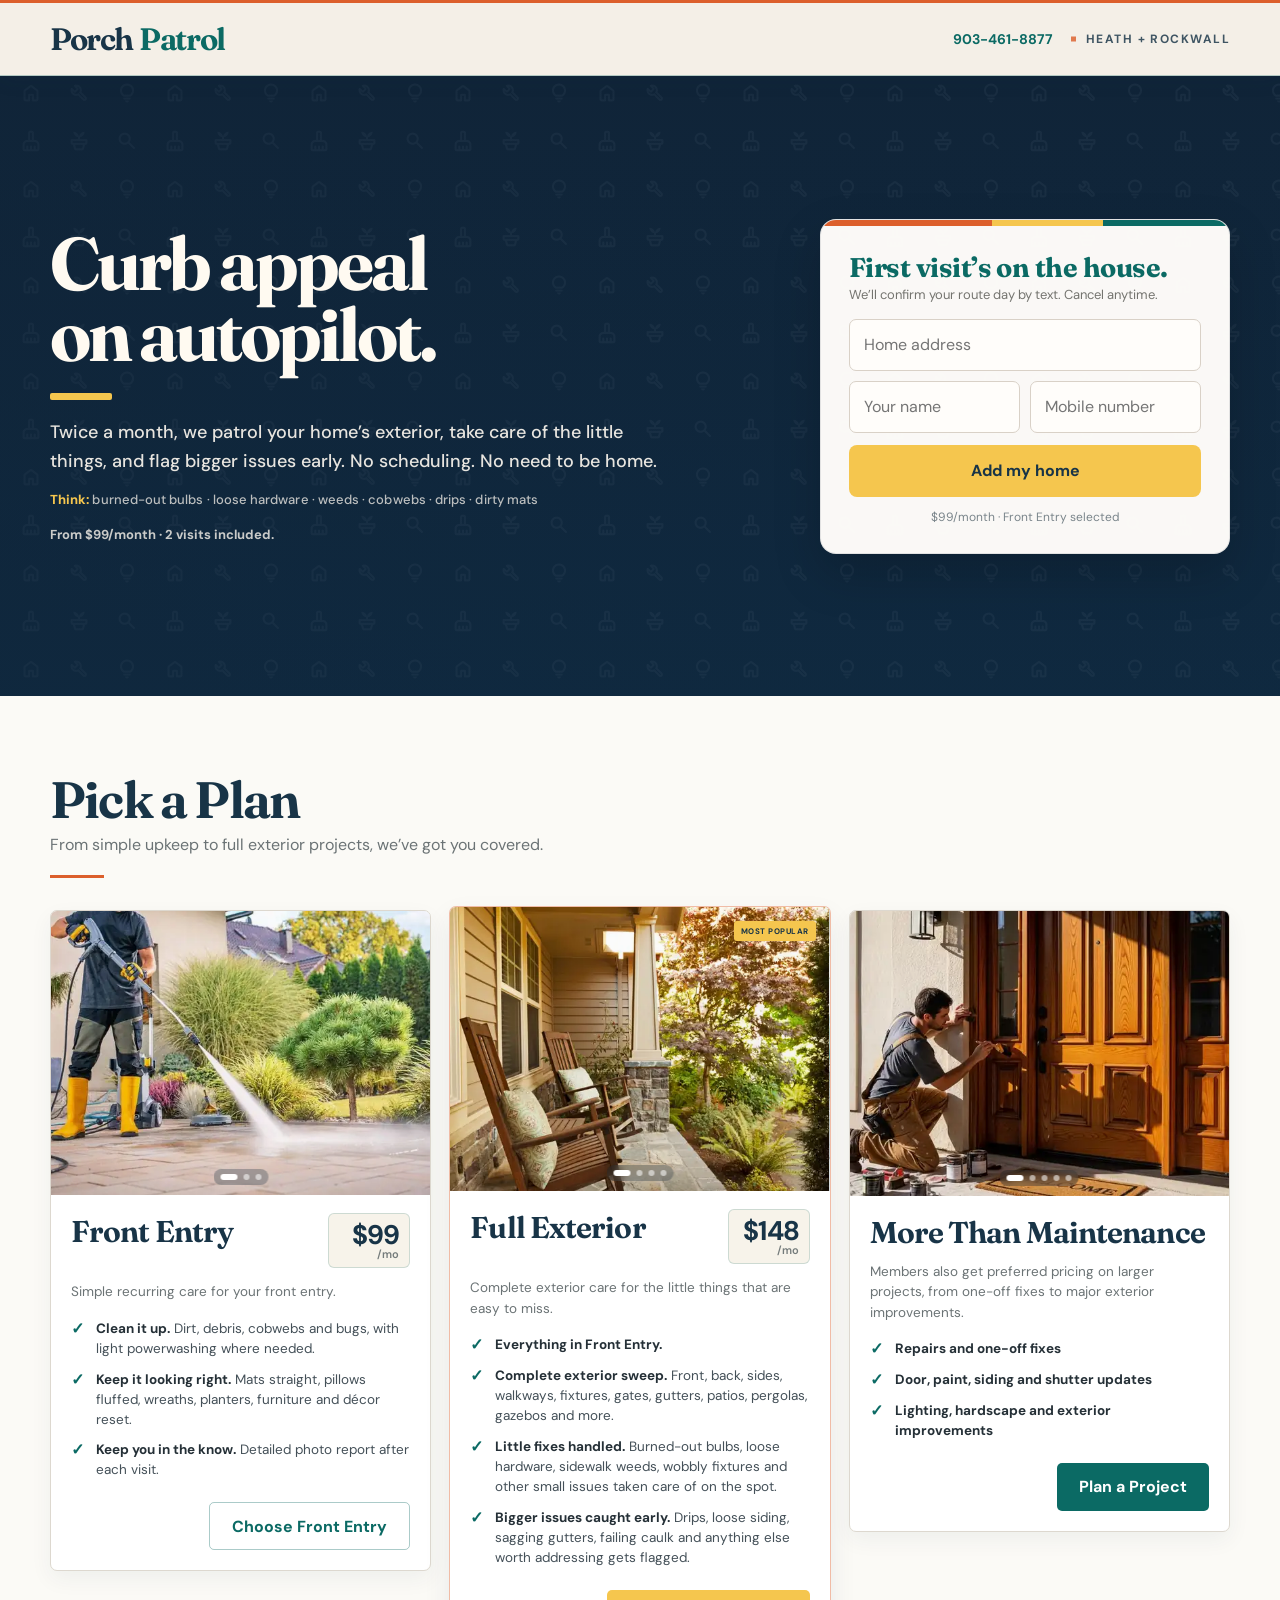
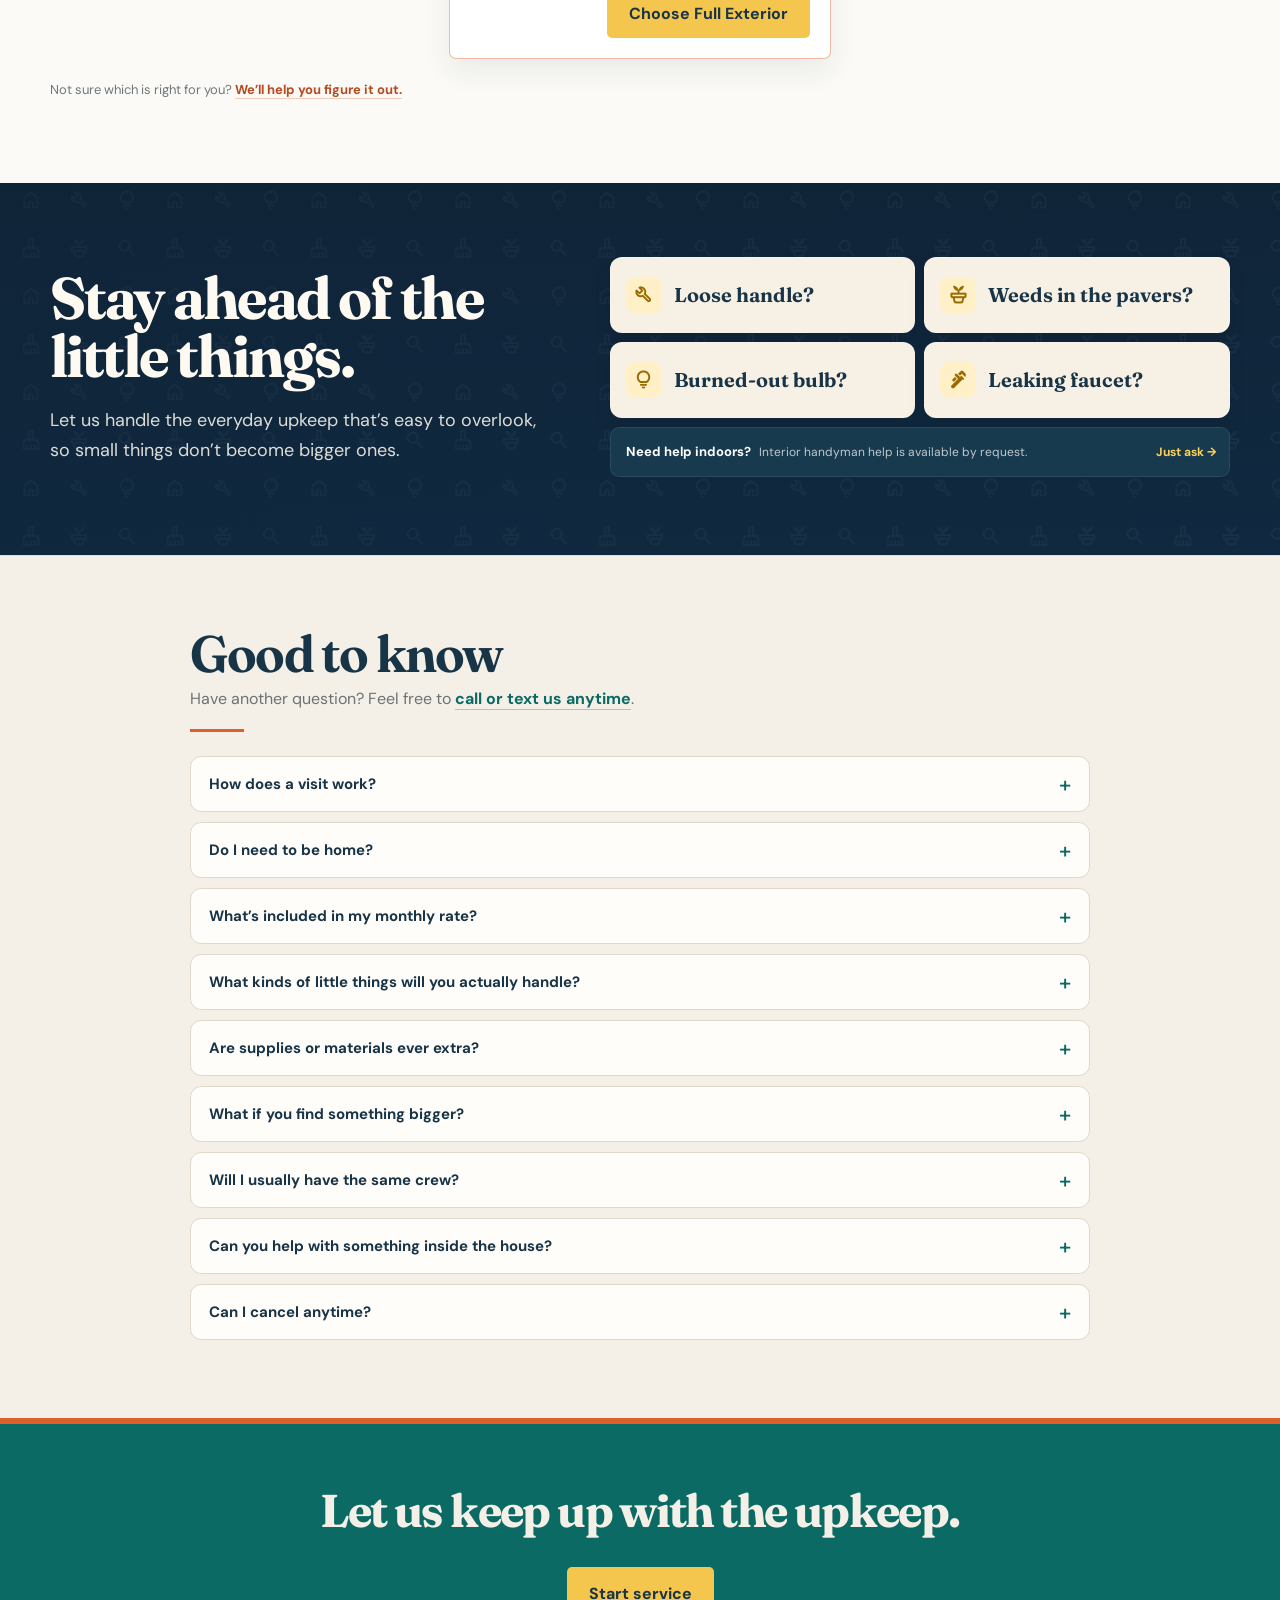
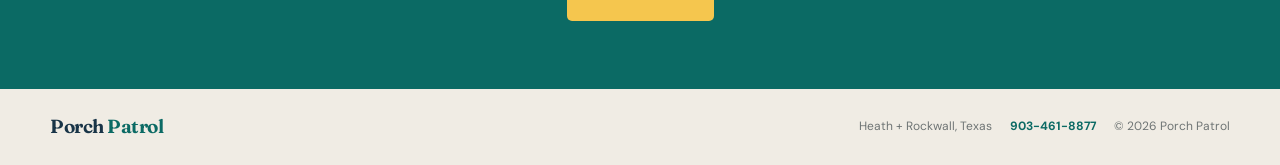
==== index.html @ aa2501fc "Refine hero clarity and compact lead form" ====
<!doctype html>
<html lang="en">
<head>
<meta charset="utf-8">
<meta name="viewport" content="width=device-width, initial-scale=1">
<meta name="description" content="Porch Patrol keeps your front entry looking its best with simple recurring porch care in Heath and Rockwall, Texas.">
<meta name="theme-color" content="#0a6661">
<title>Porch Patrol — Heath + Rockwall</title>

<link rel="preconnect" href="https://fonts.googleapis.com">
<link rel="preconnect" href="https://fonts.gstatic.com" crossorigin>
<link href="https://fonts.googleapis.com/css2?family=DM+Sans:wght@400;500;600;700&family=Fraunces:opsz,wght@9..144,600;9..144,650;9..144,700&family=Material+Symbols+Rounded:opsz,wght,FILL,GRAD@24,500,0,0&display=swap" rel="stylesheet">

<style>
:root {
  --navy: #0d2f45;
  --green: #2f6b4f;
  --yellow: #f3c647;
  --ink: #1c252b;
  --muted: #667078;
  --paper: #ffffff;
  --soft: #f6f4ee;
  --soft-2: #f2efe7;
  --line: #dfe4e1;

  --display: "Newsreader", Georgia, serif;
  --sans: "DM Sans", -apple-system, BlinkMacSystemFont, "Segoe UI", sans-serif;

  --s1: 8px;
  --s2: 12px;
  --s3: 16px;
  --s4: 24px;
  --s5: 32px;
  --s6: 48px;
  --radius: 10px;
  --radius-sm: 7px;
  --control-h: 54px;
  --max: 1180px;
}

* { box-sizing: border-box; }
html { scroll-behavior: smooth; }
body {
  margin: 0;
  font-family: var(--sans);
  color: var(--ink);
  background: var(--paper);
  -webkit-font-smoothing: antialiased;
}
a { color: inherit; text-decoration: none; }
button, input { font: inherit; }

.shell {
  width: min(var(--max), calc(100% - 40px));
  margin: 0 auto;
}

.site-header {
  height: 78px;
  background: rgba(255,255,255,.96);
  border-bottom: 1px solid rgba(13,47,69,.10);
  display: flex;
  align-items: center;
}
.header-inner {
  width: min(var(--max), calc(100% - 40px));
  margin: 0 auto;
  display: flex;
  align-items: center;
  justify-content: space-between;
  gap: 20px;
}
.brand-logo {
  display: inline-flex;
  align-items: center;
  flex: 0 0 auto;
}
.brand-logo img {
  display: block;
  width: 235px;
  height: auto;
  max-height: 52px;
  object-fit: contain;
}
.service-area {
  font-size: 12px;
  font-weight: 700;
  letter-spacing: .12em;
  text-transform: uppercase;
  color: #6d777d;
}

.header-actions {
  display: flex;
  align-items: center;
  gap: 22px;
}
.phone-link {
  font-size: 14px;
  font-weight: 700;
  color: var(--navy);
  white-space: nowrap;
}
.phone-link:hover {
  color: var(--green);
}

.button {
  appearance: none;
  min-height: var(--control-h);
  padding: 0 22px;
  border: 0;
  border-radius: var(--radius-sm);
  background: var(--yellow);
  color: #15222a;
  font-weight: 700;
  cursor: pointer;
  transition: transform .15s ease, filter .15s ease;
}
.button:hover { transform: translateY(-1px); filter: brightness(.98); }
.button:focus-visible { outline: 3px solid rgba(243,198,71,.45); outline-offset: 3px; }
.button.alt {
  background: transparent;
  border: 1px solid rgba(13,47,69,.18);
  color: var(--navy);
}
.button.dark {
  background: var(--navy);
  color: #fff;
}

.hero {
  position: relative;
  min-height: 760px;
  background-image:
    linear-gradient(90deg, rgba(4,19,27,.78) 0%, rgba(4,19,27,.61) 42%, rgba(4,19,27,.23) 68%, rgba(4,19,27,.08) 100%),
    url("https://images.unsplash.com/photo-1560184897-ae75f418493e?auto=format&fit=crop&fm=jpg&q=82&w=2400");
  background-size: cover;
  background-position: center 48%;
  display: flex;
  align-items: center;
}
.hero::after {
  content: "";
  position: absolute;
  inset: 0;
  background: linear-gradient(180deg, rgba(0,0,0,.03), rgba(0,0,0,.13));
  pointer-events: none;
}
.hero-inner {
  position: relative;
  z-index: 1;
  width: min(var(--max), calc(100% - 40px));
  margin: 0 auto;
  display: grid;
  grid-template-columns: minmax(0, 1.08fr) minmax(360px, .72fr);
  gap: 64px;
  align-items: center;
}
.hero-copy {
  max-width: 650px;
  color: #fff;
}
.hero h1 {
  margin: 0 0 18px;
  font-family: var(--display);
  font-size: clamp(60px, 6.4vw, 92px);
  line-height: .94;
  letter-spacing: -.045em;
  font-weight: 600;
}
.hero-lede {
  max-width: 590px;
  margin: 0 0 24px;
  font-size: clamp(18px, 1.8vw, 22px);
  line-height: 1.56;
  color: rgba(255,255,255,.94);
}
.price-line {
  display: flex;
  align-items: baseline;
  gap: 12px;
  margin-bottom: 26px;
}
.price-line strong {
  font-size: 18px;
  font-weight: 700;
}
.price-line span {
  font-size: 14px;
  color: rgba(255,255,255,.75);
}

.signup-card {
  background: rgba(255,255,255,.97);
  border: 1px solid rgba(255,255,255,.6);
  border-radius: 12px;
  padding: 30px;
  box-shadow: 0 22px 60px rgba(7,21,28,.24);
  backdrop-filter: blur(4px);
}
.signup-card h2 {
  margin: 0 0 6px;
  font-family: var(--display);
  color: var(--navy);
  font-size: 34px;
  line-height: 1.02;
  letter-spacing: -.03em;
  font-weight: 600;
}
.signup-card .sub {
  margin: 0 0 20px;
  font-size: 14px;
  color: var(--muted);
}
.form-stack {
  display: grid;
  gap: 11px;
}
.field {
  width: 100%;
  height: var(--control-h);
  border: 1px solid #cfd7d4;
  border-radius: 6px;
  padding: 0 14px;
  background: #fff;
  color: var(--ink);
  outline: none;
}
.field:focus {
  border-color: var(--green);
  box-shadow: 0 0 0 3px rgba(47,107,79,.10);
}
.signup-card .button {
  width: 100%;
  margin-top: 2px;
}
.form-note {
  margin-top: 12px;
  text-align: center;
  font-size: 12px;
  color: #7a858b;
}
.success {
  display: none;
  margin-top: 12px;
  padding: 12px 14px;
  border-radius: 6px;
  background: #edf6ef;
  color: #245c42;
  font-size: 13px;
  font-weight: 700;
}

.form-error {
  display: none;
  margin-top: 12px;
  padding: 12px 14px;
  border-radius: 6px;
  background: #fff1ef;
  color: #8c3c35;
  font-size: 13px;
  font-weight: 700;
}
.form-error a {
  color: inherit;
  text-decoration: underline;
}

.section {
  padding: 74px 0;
}
.section-heading {
  max-width: 760px;
  margin: 0 auto 34px;
  text-align: center;
}
.section-heading h2 {
  margin: 0 0 10px;
  font-family: var(--display);
  font-size: clamp(40px, 4vw, 54px);
  line-height: 1;
  letter-spacing: -.035em;
  color: var(--navy);
  font-weight: 600;
}
.section-heading p {
  margin: 0 auto;
  max-width: 620px;
  color: var(--muted);
  font-size: 17px;
  line-height: 1.55;
}


.tiers-wrap {
  background: linear-gradient(180deg, #fbf7eb 0%, #f6f1df 100%);
  border: 1px solid #efe6c7;
  border-radius: 16px;
  padding: 34px 28px 30px;
}
.tiers {
  display: grid;
  grid-template-columns: repeat(3, 1fr);
  gap: 24px;
  align-items: stretch;
}
.tier {
  position: relative;
  background: #fff;
  border: 1px solid #e3e4df;
  border-radius: 12px;
  box-shadow: 0 10px 26px rgba(18,35,46,.07);
  padding: 26px 22px 22px;

  /* One shared rhythm for every card. */
  min-height: 540px;
  display: grid;
  grid-template-rows:
    168px  /* image */
    22px   /* level */
    46px   /* product name */
    70px   /* price */
    72px   /* description */
    1fr    /* benefits */
    48px;  /* button */
}
.tier::before {
  content: "";
  position: absolute;
  top: 0;
  right: 0;
  width: 38px;
  height: 38px;
  clip-path: polygon(100% 0, 0 0, 100% 100%);
  background: #7f858c;
  border-top-right-radius: 11px;
}
.tier.accent-coral::before { background: #e87970; }
.tier.accent-blue::before { background: #177ea5; }
.tier.accent-gray::before { background: #7f858c; }

.tier.featured {
  transform: translateY(-6px);
  border-color: #decda4;
  box-shadow: 0 15px 34px rgba(18,35,46,.10);
}

.tier-level {
  margin: 0;
  color: #78838a;
  font-size: 11px;
  font-weight: 700;
  letter-spacing: .14em;
  text-transform: uppercase;
}

.tier-media {
  position: relative;
  overflow: hidden;
  margin: -26px -22px 18px;
  border-radius: 12px 12px 0 0;
  height: 168px;
  background: #e8ebe7;
}
.tier-media img {
  position: absolute;
  inset: 0;
  width: 100%;
  height: 100%;
  object-fit: cover;
  object-position: center 55%;
  opacity: 0;
  transition: opacity .45s ease;
}
.tier-media img.active {
  opacity: 1;
}
.tier-media::after {
  content: "";
  position: absolute;
  inset: 0;
  background: linear-gradient(180deg, rgba(0,0,0,.04), rgba(0,0,0,.10));
  pointer-events: none;
}
.tier-media-label {
  position: absolute;
  left: 14px;
  bottom: 14px;
  z-index: 2;
  display: inline-flex;
  align-items: center;
  min-height: 28px;
  padding: 0 10px;
  border-radius: 999px;
  background: rgba(255,255,255,.92);
  color: var(--navy);
  font-size: 11px;
  font-weight: 700;
  letter-spacing: .02em;
  box-shadow: 0 4px 14px rgba(12,28,37,.10);
}
.tier-name {
  margin: 0;
  align-self: start;
  font-family: var(--display);
  font-size: 31px;
  line-height: 1;
  letter-spacing: -.03em;
  color: var(--navy);
  font-weight: 600;
}
.tier-price {
  margin: 0;
  align-self: center;
  display: flex;
  align-items: baseline;
  gap: 7px;
  color: var(--navy);
}
.tier-price strong {
  font-family: var(--sans);
  font-size: 31px;
  line-height: 1;
  letter-spacing: -.035em;
  font-weight: 700;
}
.tier-price span {
  color: #758087;
  font-size: 12px;
  font-weight: 500;
}
.tier-copy {
  margin: 0;
  color: var(--muted);
  font-size: 14px;
  line-height: 1.52;
  max-width: 95%;
}
.tier-list {
  list-style: none;
  margin: 0;
  padding: 2px 0 20px;
  display: grid;
  align-content: start;
  gap: 13px;
}
.tier-list li {
  position: relative;
  padding-left: 25px;
  font-size: 14px;
  line-height: 1.48;
  color: #445058;
}
.tier-list li::before {
  content: "✓";
  position: absolute;
  left: 0;
  top: 0;
  color: #d4a710;
  font-weight: 700;
  font-size: 16px;
  line-height: 1.2;
}
.tier-list strong {
  color: var(--ink);
  font-weight: 700;
}
.tier-tag {
  position: absolute;
  top: 15px;
  right: 17px;
  z-index: 2;
  display: inline-flex;
  min-height: 21px;
  align-items: center;
  padding: 0 7px;
  border-radius: 999px;
  background: #fff0ec;
  color: #9c4a43;
  font-size: 9px;
  font-weight: 700;
  letter-spacing: .06em;
  text-transform: uppercase;
}
.tier-cta {
  align-self: end;
}
.tier-cta .button {
  width: 100%;
  min-height: 46px;
}
.tier.featured .tier-cta .button {
  background: var(--yellow);
  box-shadow: 0 4px 0 rgba(189,145,9,.16);
}
.tier-help {
  margin: 22px 0 0;
  text-align: center;
  color: #6e787e;
  font-size: 14px;
}
.tier-help a {
  color: var(--navy);
  font-weight: 700;
  border-bottom: 1px solid rgba(13,47,69,.28);
}

.final-cta {
  padding: 62px 0 68px;
  text-align: center;
}
.final-cta h2 {
  margin: 0 0 9px;
  font-family: var(--display);
  font-size: 46px;
  line-height: 1;
  color: var(--navy);
  letter-spacing: -.035em;
  font-weight: 600;
}
.final-cta p {
  margin: 0 0 24px;
  color: var(--muted);
  font-size: 17px;
}

footer {
  border-top: 1px solid var(--line);
  padding: 24px 0 28px;
}
.footer-inner {
  width: min(var(--max), calc(100% - 40px));
  margin: 0 auto;
  display: flex;
  justify-content: space-between;
  gap: 20px;
  color: #7a858b;
  font-size: 12px;
}


.credibility-rail {
  background: #f6f7f4;
  border-top: 1px solid rgba(13,47,69,.06);
  border-bottom: 1px solid rgba(13,47,69,.10);
}
.credibility-inner {
  width: min(980px, calc(100% - 40px));
  min-height: 116px;
  margin: 0 auto;
  display: grid;
  grid-template-columns: repeat(3, 1fr);
  align-items: center;
}
.credibility-item {
  min-height: 72px;
  display: flex;
  align-items: center;
  justify-content: center;
  padding: 10px 30px;
  opacity: .88;
}
.credibility-item + .credibility-item {
  border-left: 1px solid rgba(13,47,69,.11);
}
.credibility-item img {
  display: block;
  width: auto;
  max-width: 100%;
  object-fit: contain;
}
.credibility-item.homeadvisor img,
.credibility-item.bbb img {
  height: 68px;
}
.credibility-item.trustpilot img {
  height: 62px;
  max-width: 205px;
}

@media (max-width: 700px) {
  .credibility-inner {
    width: min(100% - 28px, 620px);
    min-height: 96px;
    grid-template-columns: repeat(3, minmax(0,1fr));
  }
  .credibility-item {
    min-height: 62px;
    padding: 8px 12px;
  }
  .credibility-item.homeadvisor img,
  .credibility-item.bbb img {
    height: 48px;
  }
  .credibility-item.trustpilot img {
    height: 44px;
    max-width: 145px;
  }
}

@media (max-width: 1020px) {
  .tiers {
    grid-template-columns: 1fr;
    gap: 18px;
  }
  .tier,
  .tier.featured {
    min-height: 0;
    transform: none;
    grid-template-rows: auto auto auto auto auto auto auto;
    row-gap: 12px;
  }
}
@media (max-width: 900px) {
  .hero {
    min-height: auto;
    padding: 72px 0 54px;
    background-position: center;
  }
  .hero-inner {
    grid-template-columns: 1fr;
    gap: 34px;
  }
  .hero-copy { max-width: 620px; }
  .signup-card { max-width: 560px; }
}
@media (max-width: 560px) {
  .header-inner,
  .hero-inner,
  .shell,
  .footer-inner {
    width: min(100% - 28px, var(--max));
  }
  .header-actions { gap: 12px; }
  .phone-link { font-size: 12px; }
  .brand-logo img { width: 164px; max-height: 44px; }
  .service-area { font-size: 9px; }
  .hero {
    padding: 58px 0 34px;
    background-image:
      linear-gradient(180deg, rgba(4,19,27,.72) 0%, rgba(4,19,27,.56) 44%, rgba(4,19,27,.40) 100%),
      url("https://images.unsplash.com/photo-1560184897-ae75f418493e?auto=format&fit=crop&fm=jpg&q=82&w=2400");
  }
  .hero h1 { font-size: 56px; }
  .signup-card { padding: 22px; }
  .section { padding: 54px 0; }
  .tiers-wrap { padding: 22px 16px; }
  .tier-price {
    width: 104px;
    height: 104px;
  }
  .final-cta { padding: 50px 16px 56px; }
  .footer-inner { flex-direction: column; }
}

/* ---------------------------------------------------------
   PORCH PATROL — BRAND SYSTEM
   The logo leads: warm cream + house orange + teal + yellow
   with a deep roof/navy neutral. Whimsy is concentrated in
   small repeatable details rather than extra page clutter.
   --------------------------------------------------------- */

:root {
  --navy: #102438;
  --green: #00645f;
  --teal: #00645f;
  --orange: #d94709;
  --orange-dark: #b9340d;
  --yellow: #ffb600;
  --ink: #20201f;
  --muted: #686861;
  --paper: #fbf9f5;
  --cream: #f5f0e7;
  --soft: #f5f0e7;
  --soft-2: #eee7db;
  --line: #ded7cc;

  --display: "Fraunces", Georgia, serif;
  --sans: "DM Sans", -apple-system, BlinkMacSystemFont, "Segoe UI", sans-serif;
}

body {
  background: var(--paper);
}

/* Header: logo is the personality, utilities stay quiet. */
.site-header {
  height: 84px;
  background: rgba(251,249,245,.97);
  border-bottom-color: rgba(16,36,56,.10);
}
.brand-logo img {
  width: 235px;
  max-height: 54px;
}
.header-actions {
  gap: 18px;
}
.phone-link {
  color: var(--orange);
  font-weight: 700;
}
.phone-link:hover {
  color: var(--orange-dark);
}
.service-area {
  position: relative;
  color: var(--teal);
  padding-left: 19px;
}
.service-area::before {
  content: "";
  position: absolute;
  left: 0;
  top: 50%;
  width: 7px;
  height: 7px;
  transform: translateY(-50%) rotate(5deg);
  background: var(--yellow);
}

/* Hero: editorial headline, service-company clarity. */
.hero {
  background-image:
    linear-gradient(90deg, rgba(16,36,56,.84) 0%, rgba(16,36,56,.66) 42%, rgba(16,36,56,.27) 68%, rgba(16,36,56,.08) 100%),
    url("https://images.unsplash.com/photo-1560184897-ae75f418493e?auto=format&fit=crop&fm=jpg&q=82&w=2400");
}
.hero h1 {
  max-width: 660px;
  font-family: var(--display);
  font-weight: 650;
  letter-spacing: -.035em;
}
.hero h1::after {
  content: "";
  display: block;
  width: 66px;
  height: 8px;
  margin-top: 22px;
  border-radius: 2px;
  background: var(--yellow);
  transform: rotate(-2deg);
}
.hero-lede {
  max-width: 610px;
  font-weight: 500;
}
.price-line {
  width: max-content;
  padding: 9px 13px;
  border: 1px solid rgba(255,255,255,.22);
  border-radius: 999px;
  background: rgba(245,240,231,.10);
  backdrop-filter: blur(5px);
}

/* Buttons use the house orange. Priority may deliberately use teal. */
.button {
  background: var(--orange);
  color: #fff;
  border-radius: 8px;
  box-shadow: 0 3px 0 rgba(127,37,7,.22);
}
.button:hover {
  filter: brightness(.97);
}
.button.alt {
  background: transparent;
  color: var(--teal);
  border-color: rgba(0,100,95,.36);
  box-shadow: none;
}
.button.dark {
  background: var(--teal);
  color: #fff;
  box-shadow: 0 3px 0 rgba(0,64,61,.22);
}

/* One controlled bit of play: the form gets the logo's three colors. */
.signup-card {
  position: relative;
  overflow: hidden;
  background: rgba(251,249,245,.98);
  border: 1px solid rgba(16,36,56,.10);
  box-shadow: 0 24px 64px rgba(8,25,35,.25);
}
.signup-card::before {
  content: "";
  position: absolute;
  inset: 0 0 auto 0;
  height: 6px;
  background:
    linear-gradient(90deg,
      var(--orange) 0 42%,
      var(--yellow) 42% 69%,
      var(--teal) 69% 100%);
}
.signup-card h2 {
  color: var(--teal);
  font-family: var(--display);
  font-weight: 650;
}
.field {
  background: #fffdfa;
  border-color: #d8d0c5;
}
.field:focus {
  border-color: var(--teal);
  box-shadow: 0 0 0 3px rgba(0,100,95,.10);
}

/* Credibility should feel substantial but still secondary. */
.credibility-rail {
  background: var(--cream);
  border-color: rgba(16,36,56,.10);
}
.credibility-item + .credibility-item {
  border-left-color: rgba(16,36,56,.12);
}

/* Section typography gets a tiny window-color motif from the logo. */
.section-heading h2 {
  color: var(--navy);
  font-family: var(--display);
  font-weight: 650;
}
.section-heading::after {
  content: "";
  display: block;
  width: 9px;
  height: 9px;
  margin: 17px auto 0;
  background: var(--orange);
  transform: rotate(3deg);
  box-shadow:
    15px 1px 0 var(--yellow),
    30px -1px 0 var(--teal);
}

/* Package component: one system, three coded service levels. */
.tiers-wrap {
  background: var(--cream);
  border-color: #e7ddcf;
}
.tier {
  background: #fffdfa;
  border-color: #e4dcd1;
  box-shadow: 0 10px 26px rgba(16,36,56,.07);
}
.tier.accent-gray::before {
  background: var(--yellow);
}
.tier.accent-coral::before {
  background: var(--orange);
}
.tier.accent-blue::before {
  background: var(--teal);
}
.tier.featured {
  border-color: rgba(217,71,9,.34);
  box-shadow: 0 16px 38px rgba(16,36,56,.11);
}
.tier-level {
  color: var(--teal);
}
.tier-name {
  color: var(--navy);
  font-family: var(--display);
  font-weight: 650;
}
.tier-price strong {
  color: var(--navy);
}
.tier-list li::before {
  color: var(--orange);
}
.tier-tag {
  background: var(--yellow);
  color: var(--navy);
  padding-inline: 8px;
}
.tier-media-label {
  background: rgba(251,249,245,.94);
  color: var(--teal);
}
.tier.featured .tier-cta .button {
  background: var(--orange);
  box-shadow: 0 3px 0 rgba(127,37,7,.18);
}

/* Friendly final punctuation without introducing another content block. */
.final-cta {
  background: var(--teal);
  color: var(--cream);
  padding: 68px 20px 72px;
}
.final-cta h2 {
  color: var(--cream);
  font-family: var(--display);
  font-weight: 650;
}
.final-cta .button {
  background: var(--yellow);
  color: var(--navy);
  box-shadow: 0 3px 0 rgba(113,82,0,.22);
}
footer {
  background: var(--paper);
}

/* Slightly softer, more crafted interactive motion. */
.button,
.tier,
.signup-card {
  transition:
    transform .16s ease,
    box-shadow .16s ease,
    filter .16s ease;
}
.tier:hover {
  transform: translateY(-3px);
  box-shadow: 0 16px 36px rgba(16,36,56,.10);
}
.tier.featured:hover {
  transform: translateY(-8px);
}

/* Responsive refinements */
@media (max-width: 1020px) {
  .tier:hover,
  .tier.featured:hover {
    transform: none;
  }
}
@media (max-width: 560px) {
  .site-header {
    height: 74px;
  }
  .brand-logo img {
    width: 188px;
    max-height: 44px;
  }
  .service-area {
    padding-left: 0;
  }
  .service-area::before {
    display: none;
  }
  .hero h1::after {
    width: 54px;
    height: 7px;
    margin-top: 18px;
  }
  .price-line {
    padding: 8px 11px;
  }
}


/* ---------------------------------------------------------
   PORCH PATROL — COLOR REBALANCE
   Yellow = action
   Teal = anchor
   Orange = accent only
   Straight, intentional geometry
   --------------------------------------------------------- */

:root {
  --navy: #183447;
  --teal: #0a6661;
  --green: #0a6661;
  --yellow: #f6c54a;
  --orange: #d85d2a;
  --orange-dark: #b9471f;
  --ink: #252725;
  --muted: #6d716c;
  --paper: #fbfaf6;
  --cream: #f4f0e8;
  --soft: #f4f0e8;
  --soft-2: #ebe5da;
  --line: #ddd7cc;
}

/* Keep utilities calm; no orange-heavy header */
.phone-link {
  color: var(--teal);
}
.phone-link:hover {
  color: var(--navy);
}
.service-area::before {
  background: var(--orange);
  transform: translateY(-50%);
}

/* Straight hero accent */
.hero h1::after {
  background: var(--yellow);
  transform: none;  border-radius: 0;
}

/* Yellow is now the primary action color */
.button {
  background: var(--yellow);
  color: var(--navy);
  box-shadow: 0 3px 0 rgba(126, 94, 8, .16);
}
.button:hover {
  filter: brightness(.985);
}
.button.alt {
  background: transparent;
  color: var(--teal);
  border-color: rgba(10,102,97,.34);
  box-shadow: none;
}
.button.dark {
  background: var(--teal);
  color: #fff;
  box-shadow: 0 3px 0 rgba(0,64,61,.16);
}

/* Form stripe: teal + yellow dominate, orange is only a small accent */
.signup-card::before {
  background:
    linear-gradient(90deg,
      var(--teal) 0 46%,
      var(--yellow) 46% 84%,
      var(--orange) 84% 100%);
}

/* Small section motif, aligned instead of playful/crooked */
.section-heading::after {
  width: 8px;
  height: 8px;
  margin-top: 17px;
  background: var(--teal);
  transform: none;
  box-shadow:
    15px 0 0 var(--yellow),
    30px 0 0 var(--orange);
}

/* Package coding stays, but yellow/teal lead */
.tier.accent-gray::before {
  background: #9aa19d;
}
.tier.accent-coral::before {
  background: var(--orange);
}
.tier.accent-blue::before {
  background: var(--teal);
}
.tier-list li::before {
  color: var(--teal);
}
.tier-tag {
  background: var(--yellow);
  color: var(--navy);
}
.tier.featured .tier-cta .button {
  background: var(--yellow);
  color: var(--navy);
  box-shadow: 0 3px 0 rgba(126,94,8,.16);
}

/* Keep the final CTA lively, not Halloween */
.final-cta {
  background: var(--teal);
}
.final-cta .button {
  background: var(--yellow);
  color: var(--navy);
  box-shadow: 0 3px 0 rgba(126,94,8,.16);
}

/* Orange should appear as punctuation, not a field color */
.price-line {
  border-color: rgba(255,255,255,.24);
  background: rgba(244,240,232,.12);
}


.hero-cta-wrap {
  display: inline-flex;
  flex-direction: column;
  align-items: flex-start;
  gap: 8px;
}
.hero-price-note {
  padding-left: 2px;
  color: rgba(255,255,255,.78);
  font-size: 13px;
  font-style: italic;
  line-height: 1.35;
}


/* ---------------------------------------------------------
   PORCH PATROL — ORANGE ACCENT + MOBILE POLISH
   --------------------------------------------------------- */

/* More orange as accent, without shifting the whole palette */
.hero h1::after {
  background: var(--orange) !important;
}

.section-heading::after {
  width: 62px;
  height: 4px;
  margin: 18px auto 0;
  background: var(--orange);
  transform: none;
  box-shadow: none;
  border-radius: 0;
}

.tiers-wrap {
  position: relative;
  box-shadow: inset 0 4px 0 var(--orange);
}

.tier.featured {
  border-color: rgba(216,93,42,.42);
}

.tier-media-label {
  color: var(--orange-dark);
}

.tier-help a {
  color: var(--orange-dark);
  border-bottom-color: rgba(216,93,42,.28);
}

.final-cta {
  position: relative;
  overflow: hidden;
}

.final-cta::before {
  content: "";
  position: absolute;
  inset: 0 0 auto 0;
  height: 8px;
  background: linear-gradient(90deg, var(--orange) 0 24%, var(--yellow) 24% 72%, var(--orange) 72% 100%);
}

/* Crisp mobile pass */
@media (max-width: 900px) {
  .site-header {
    height: auto;
    padding: 14px 0;
  }

  .header-inner {
    align-items: center;
    gap: 14px;
  }

  .header-actions {
    margin-left: auto;
    flex-direction: column;
    align-items: flex-end;
    gap: 4px;
  }

  .hero {
    min-height: auto;
    padding: 56px 0 34px;
    background-position: center 40%;
  }

  .hero-inner {
    grid-template-columns: 1fr;
    gap: 24px;
    align-items: start;
  }

  .hero-copy,
  .signup-card {
    max-width: 100%;
  }

  .signup-card {
    padding: 24px 22px 22px;
  }

  .credibility-inner {
    width: min(100% - 32px, 760px);
  }

  .section {
    padding: 56px 0;
  }

  .tiers-wrap {
    padding: 24px 18px 22px;
  }
}

@media (max-width: 560px) {
  .site-header {
    padding: 12px 0;
  }

  .header-inner {
    width: min(100% - 24px, var(--max));
    align-items: flex-start;
  }

  .brand-logo img {
    width: 176px;
    max-height: 42px;
  }

  .header-actions {
    align-items: flex-end;
    gap: 2px;
  }

  .phone-link {
    font-size: 13px;
    line-height: 1.2;
  }

  .service-area {
    font-size: 9px;
    letter-spacing: .10em;
  }

  .hero {
    padding: 44px 0 24px;
  }

  .hero-inner {
    width: min(100% - 24px, var(--max));
    gap: 18px;
  }

  .hero h1 {
    font-size: clamp(40px, 12vw, 56px);
    line-height: .95;
    margin-bottom: 14px;
  }

  .hero h1::after {
    width: 52px;
    height: 4px;
    margin-top: 16px;
  }

  .hero-lede {
    font-size: 17px;
    line-height: 1.45;
    margin-bottom: 18px;
  }

  .hero-cta-wrap {
    width: 100%;
  }

  .hero-cta-wrap .button {
    width: 100%;
    justify-content: center;
  }

  .hero-price-note {
    font-size: 12px;
  }

  .signup-card h2 {
    font-size: 29px;
  }

  .signup-card .sub {
    margin-bottom: 16px;
    font-size: 13px;
    line-height: 1.45;
  }

  .field {
    height: 50px;
  }

  .credibility-inner {
    width: min(100% - 24px, 560px);
    min-height: 88px;
  }

  .credibility-item {
    padding: 8px 8px;
  }

  .credibility-item.homeadvisor img,
  .credibility-item.bbb img {
    height: 42px;
  }

  .credibility-item.trustpilot img {
    height: 38px;
    max-width: 126px;
  }

  .section {
    padding: 48px 0;
  }

  .shell,
  .footer-inner {
    width: min(100% - 24px, var(--max));
  }

  .section-heading {
    margin-bottom: 24px;
  }

  .section-heading h2 {
    font-size: 34px;
  }

  .section-heading p {
    font-size: 15px;
    line-height: 1.45;
  }

  .section-heading::after {
    margin-top: 14px;
    width: 52px;
  }

  .tiers-wrap {
    padding: 18px 14px 18px;
    border-radius: 14px;
  }

  .tiers {
    gap: 14px;
  }

  .tier,
  .tier.featured {
    padding: 20px 16px 16px;
    border-radius: 10px;
  }

  .tier-media {
    margin: -20px -16px 16px;
    height: 144px;
  }

  .tier-level {
    font-size: 10px;
  }

  .tier-name {
    font-size: 28px;
  }

  .tier-price strong {
    font-size: 28px;
  }

  .tier-price span {
    font-size: 11px;
  }

  .tier-copy,
  .tier-list li {
    font-size: 13px;
    line-height: 1.42;
  }

  .tier-cta .button {
    min-height: 44px;
  }

  .tier-help {
    margin-top: 16px;
    font-size: 13px;
    line-height: 1.4;
  }

  .final-cta {
    padding: 54px 16px 56px;
  }

  .final-cta h2 {
    font-size: 34px;
  }

  .final-cta::before {
    height: 6px;
  }

  footer {
    padding: 18px 0 22px;
  }

  .footer-inner {
    flex-direction: column;
    gap: 6px;
    font-size: 11px;
  }
}


/* =========================================================
   PORCH PATROL — HUMAN / EDITORIAL PASS
   Reduce component noise; make the page feel like one brand.
   ========================================================= */

:root {
  --navy: #183447;
  --teal: #0b6a64;
  --yellow: #f5c64e;
  --orange: #dc5f2c;
  --orange-dark: #b74a20;
  --ink: #253037;
  --muted: #6b7375;
  --paper: #fbfaf6;
  --cream: #f4f0e8;
  --line: #ded8ce;
}

/* Header */
.site-header {
  height: 76px;
  background: rgba(251,250,246,.98);
  border-top: 3px solid var(--orange);
  border-bottom: 1px solid rgba(24,52,71,.10);
}
.wordmark {
  display: inline-flex;
  align-items: baseline;
  gap: .20em;
  font-family: var(--display);
  font-size: 31px;
  line-height: 1;
  letter-spacing: -.045em;
  font-weight: 650;
  color: var(--navy);
  white-space: nowrap;
}
.wordmark span {
  color: var(--teal);
}
.header-actions {
  gap: 18px;
}
.phone-link {
  color: var(--teal);
  font-size: 14px;
}
.service-area {
  color: var(--navy);
  padding-left: 15px;
  opacity: .82;
}
.service-area::before {
  width: 5px;
  height: 5px;
  background: var(--orange);
  transform: translateY(-50%);
}

/* Hero */
.hero {
  min-height: 690px;
}
.hero-inner {
  grid-template-columns: minmax(0, 1.05fr) minmax(360px, .70fr);
  gap: 62px;
}
.hero h1::after {
  width: 58px;
  height: 4px;
  margin-top: 20px;
  background: var(--orange) !important;
  border-radius: 0;
  transform: none;
}
.hero-lede {
  max-width: 570px;
  line-height: 1.48;
}
.signup-card {
  border-radius: 8px;
  border: 1px solid rgba(24,52,71,.13);
  border-top: 4px solid var(--orange);
  box-shadow: 0 18px 42px rgba(7,21,28,.20);
  background: rgba(251,250,246,.985);
}
.signup-card::before {
  display: none !important;
}
.signup-card h2 {
  color: var(--navy);
}
.field {
  border-radius: 5px;
  background: #fff;
}
.button {
  border-radius: 5px;
  box-shadow: none !important;
}
.button:hover {
  transform: none;
}
.hero-price-note {
  color: rgba(255,255,255,.82);
}

/* Proof is part of the hero, not a separate "badge section." */
.hero-proof {
  grid-column: 1 / -1;
  display: flex;
  align-items: center;
  flex-wrap: wrap;
  gap: 11px;
  margin-top: -12px;
  color: rgba(255,255,255,.82);
  font-size: 12px;
  font-weight: 600;
  letter-spacing: .01em;
}
.hero-proof i {
  display: block;
  width: 3px;
  height: 3px;
  border-radius: 50%;
  background: var(--yellow);
  opacity: .95;
}
.hero-proof em {
  font-style: normal;
  font-weight: 400;
  color: rgba(255,255,255,.68);
}

/* Plans: editorial section, not a UI demo panel */
.plans-section {
  padding: 78px 0 84px;
  background: var(--paper);
}
.section-heading {
  max-width: none;
  margin: 0 0 32px;
  text-align: left;
}
.section-heading h2 {
  font-size: clamp(42px, 4vw, 54px);
  margin-bottom: 8px;
}
.section-heading p {
  margin: 0;
  max-width: 560px;
  font-size: 16px;
}
.section-heading::after {
  width: 54px;
  height: 3px;
  margin: 17px 0 0;
  background: var(--orange);
  box-shadow: none;
  transform: none;
}

.tiers-wrap {
  background: transparent;
  border: 0;
  border-radius: 0;
  padding: 0;
  box-shadow: none !important;
}
.tiers-wrap::before {
  display: none !important;
}
.tiers {
  gap: 18px;
}
.tier {
  min-height: 565px;
  border-radius: 7px;
  border: 1px solid #ddd8cf;
  box-shadow: 0 8px 22px rgba(24,52,71,.055);
  background: #fff;
  padding: 24px 20px 20px;
}
.tier::before {
  display: none !important;
}
.tier.featured {
  transform: translateY(-4px);
  border-color: rgba(220,95,44,.42);
  box-shadow: 0 12px 28px rgba(24,52,71,.08);
}
.tier-media {
  margin: -24px -20px 18px;
  border-radius: 6px 6px 0 0;
  height: 176px;
}
.tier-media::after {
  background: linear-gradient(180deg, rgba(0,0,0,.01), rgba(0,0,0,.05));
}
.tier-media-label {
  display: none;
}
.tier-tag {
  top: 14px;
  right: 14px;
  min-height: 20px;
  border-radius: 3px;
  background: var(--yellow);
  color: var(--navy);
  font-size: 8px;
  padding: 0 7px;
  box-shadow: none;
}
.tier-level {
  color: var(--teal);
  margin-top: 1px;
}
.tier-name {
  font-size: 30px;
}
.tier-price strong {
  font-size: 30px;
}
.tier-copy {
  font-size: 13.5px;
}
.tier-list li {
  font-size: 13.5px;
}
.tier-list li::before {
  color: var(--teal);
}
.tier-help {
  text-align: left;
  margin-top: 18px;
  font-size: 13px;
}
.tier-help a {
  color: var(--orange-dark);
  border-bottom-color: rgba(220,95,44,.3);
}

/* Final CTA: one decisive block, no generated-looking rainbow rule */
.final-cta {
  border-top: 6px solid var(--orange);
  background: var(--teal);
  padding: 64px 20px 68px;
}
.final-cta::before {
  display: none !important;
}
.final-cta h2 {
  max-width: 760px;
  margin-left: auto;
  margin-right: auto;
}

/* Actual business footer */
footer {
  background: #f0ece4;
  border-top: 0;
  padding: 25px 0 27px;
}
.footer-inner {
  align-items: center;
}
.footer-brand {
  font-family: var(--display);
  font-size: 19px;
  font-weight: 650;
  letter-spacing: -.025em;
  color: var(--navy);
}
.footer-brand span {
  color: var(--teal);
}
.footer-meta {
  display: flex;
  flex-wrap: wrap;
  justify-content: flex-end;
  gap: 8px 18px;
  color: #6e7474;
}
.footer-meta a {
  color: var(--teal);
  font-weight: 700;
}

/* Mobile */
@media (max-width: 900px) {
  .hero {
    min-height: auto;
    padding: 54px 0 34px;
  }
  .hero-inner {
    gap: 24px;
  }
  .hero-proof {
    margin-top: 0;
  }
  .section-heading {
    text-align: left;
  }
}

@media (max-width: 560px) {
  .site-header {
    height: 69px;
    padding: 0;
  }
  .wordmark {
    font-size: 25px;
  }
  .header-inner {
    align-items: center;
  }
  .header-actions {
    gap: 3px;
  }
  .service-area {
    display: none;
  }
  .phone-link {
    font-size: 12px;
  }

  .hero {
    padding: 40px 0 26px;
    background-position: 42% center;
  }
  .hero h1 {
    font-size: 51px;
  }
  .hero-lede {
    font-size: 16.5px;
    line-height: 1.45;
  }
  .signup-card {
    padding: 21px 18px 19px;
  }
  .signup-card h2 {
    font-size: 28px;
  }
  .hero-proof {
    gap: 7px 9px;
    font-size: 10.5px;
    line-height: 1.4;
  }

  .plans-section {
    padding: 48px 0 56px;
  }
  .section-heading {
    margin-bottom: 23px;
  }
  .section-heading h2 {
    font-size: 37px;
  }
  .section-heading p {
    font-size: 14.5px;
  }
  .tiers {
    gap: 15px;
  }
  .tier,
  .tier.featured {
    transform: none;
    padding: 19px 16px 16px;
    border-radius: 6px;
  }
  .tier-media {
    margin: -19px -16px 16px;
    height: 156px;
  }
  .tier-name {
    font-size: 27px;
  }
  .tier-price strong {
    font-size: 27px;
  }
  .tier-help {
    text-align: center;
  }

  .final-cta {
    padding: 48px 18px 50px;
    border-top-width: 5px;
  }
  .final-cta h2 {
    font-size: 34px;
  }

  .footer-inner {
    align-items: flex-start;
    gap: 10px;
  }
  .footer-meta {
    justify-content: flex-start;
    gap: 5px 12px;
    line-height: 1.5;
  }
}


/* HERO STRUCTURE FIX */
.hero {
  display: block;
}
.hero-inner {
  display: grid;
  grid-template-columns: minmax(0, 1.05fr) minmax(360px, .70fr);
  grid-template-areas:
    "copy form"
    "proof proof";
  column-gap: 62px;
  row-gap: 24px;
  align-items: center;
  padding-top: 74px;
  padding-bottom: 34px;
}
.hero-copy { grid-area: copy; }
.signup-card { grid-area: form; }
.hero-proof {
  grid-area: proof;
  margin: 0;
}

@media (max-width: 900px) {
  .hero-inner {
    grid-template-columns: 1fr;
    grid-template-areas:
      "copy"
      "form"
      "proof";
    row-gap: 22px;
    padding-top: 54px;
    padding-bottom: 30px;
  }
}

@media (max-width: 560px) {
  .hero-inner {
    padding-top: 38px;
    padding-bottom: 24px;
    row-gap: 18px;
  }
  .hero-proof {
    margin-top: 2px;
  }
}


/* =========================================================
   PORCH PATROL — MOBILE CONVERSION LAYOUT
   Desktop is unchanged. Mobile is composed independently.
   ========================================================= */

.mobile-form-note {
  display: none;
}

@media (max-width: 560px) {
  html {
    scroll-padding-top: 72px;
  }

  body {
    overflow-x: hidden;
  }

  a,
  button {
    touch-action: manipulation;
  }

  /* Standard mobile page gutters */
  .header-inner,
  .hero-inner,
  .shell,
  .footer-inner {
    width: calc(100% - 32px);
    max-width: none;
  }

  /* Header: compact but every interactive target remains tappable */
  .site-header {
    height: 68px;
  }

  .wordmark {
    min-height: 44px;
    display: inline-flex;
    align-items: center;
    font-size: 24px;
  }

  .phone-link {
    min-height: 44px;
    display: inline-flex;
    align-items: center;
    font-size: 12px;
    letter-spacing: .01em;
  }

  /* The hero itself becomes the neutral page background. The image belongs
     only to the message area, then the form naturally follows beneath it. */
  .hero {
    padding: 0;
    min-height: 0;
    background: var(--paper);
  }

  .hero::after {
    display: none;
  }

  .hero-inner {
    grid-template-columns: 1fr;
    grid-template-areas:
      "copy"
      "form"
      "proof";
    row-gap: 0;
    padding: 0 0 26px;
  }

  .hero-copy {
    grid-area: copy;
    max-width: none;
    margin-left: -16px;
    margin-right: -16px;
    padding: 40px 20px 34px;
    color: #fff;
    background-image:
      linear-gradient(180deg, rgba(16,36,56,.78) 0%, rgba(16,36,56,.65) 58%, rgba(16,36,56,.72) 100%),
      url("https://images.unsplash.com/photo-1560184897-ae75f418493e?auto=format&fit=crop&fm=jpg&q=78&w=1000");
    background-size: cover;
    background-position: 42% 48%;
  }

  .hero h1 {
    max-width: 340px;
    margin-bottom: 16px;
    font-size: clamp(46px, 13.1vw, 54px);
    line-height: .94;
    letter-spacing: -.042em;
  }

  .hero h1::after {
    width: 52px;
    height: 4px;
    margin-top: 17px;
  }

  .hero-lede {
    max-width: 355px;
    margin-bottom: 0;
    font-size: 16.5px;
    line-height: 1.46;
  }

  /* On mobile the form is already immediately next, so the scroll CTA would
     duplicate the same action. */
  .hero-cta-wrap {
    display: none;
  }

  /* Form becomes a true next section, not a floating card over photography. */
  .signup-card {
    grid-area: form;
    width: 100%;
    max-width: none;
    margin: 0;
    padding: 28px 0 4px;
    border: 0;
    border-radius: 0;
    background: transparent;
    box-shadow: none;
    backdrop-filter: none;
    overflow: visible;
  }

  .signup-card h2 {
    margin-bottom: 6px;
    font-size: 31px;
    line-height: 1.02;
  }

  .signup-card .sub {
    margin: 0 0 19px;
    font-size: 14px;
    line-height: 1.45;
  }

  .desktop-cancel {
    display: none;
  }

  .form-stack {
    gap: 12px;
  }

  /* 16px prevents Safari from zooming on focus; 52px is comfortably above
     the 44px minimum touch target. */
  .field {
    width: 100%;
    height: 52px;
    min-height: 52px;
    padding: 0 14px;
    font-size: 16px;
    border-radius: 6px;
  }

  .signup-card .button {
    min-height: 52px;
    margin-top: 2px;
    font-size: 16px;
  }

  .form-note {
    display: none;
  }

  .mobile-form-note {
    display: block;
    margin: 10px 0 0;
    text-align: center;
    color: #737b7c;
    font-size: 12px;
    line-height: 1.4;
  }

  /* Credibility stays, but reads as quiet proof after the conversion action. */
  .hero-proof {
    grid-area: proof;
    justify-content: center;
    gap: 6px 8px;
    margin: 24px 0 0;
    padding: 17px 4px 0;
    border-top: 1px solid rgba(24,52,71,.11);
    color: #6e7779;
    font-size: 10.5px;
    line-height: 1.4;
    text-align: center;
  }

  .hero-proof i {
    width: 3px;
    height: 3px;
    background: var(--orange);
  }

  .hero-proof em {
    color: #8a9090;
  }

  /* Continue the same 16px-gutter rhythm through plans. */
  .plans-section {
    padding: 48px 0 56px;
  }

  .section-heading {
    margin-bottom: 24px;
  }

  .section-heading h2 {
    font-size: 37px;
  }

  .section-heading p {
    max-width: 335px;
    font-size: 14.5px;
    line-height: 1.45;
  }

  .tier,
  .tier.featured {
    border-radius: 7px;
    padding: 20px 16px 17px;
  }

  .tier-media {
    margin: -20px -16px 16px;
    height: 154px;
  }

  .tier-cta .button {
    min-height: 48px;
    font-size: 15px;
  }

  .final-cta .button {
    min-height: 50px;
  }
}


/* STICKY GLOBAL HEADER */
.site-header {
  position: sticky;
  top: 0;
  z-index: 1000;
  width: 100%;
  -webkit-backdrop-filter: saturate(135%) blur(10px);
  backdrop-filter: saturate(135%) blur(10px);
  box-shadow: 0 1px 0 rgba(24,52,71,.08);
}

/* Keep in-page jumps from tucking content under the sticky header. */
html {
  scroll-padding-top: 84px;
}

@media (max-width: 560px) {
  html {
    scroll-padding-top: 76px;
  }

  .site-header {
    -webkit-backdrop-filter: saturate(130%) blur(8px);
    backdrop-filter: saturate(130%) blur(8px);
  }
}


/* LATEST CONTENT SIMPLIFICATION */
.concierge-copy {
  align-self: start;
  margin-top: 4px;
}

@media (max-width: 560px) {
  .final-cta {
    display: none !important;
  }
}


/* STICKY HEADER SEPARATION */
.site-header {
  background: rgba(244, 239, 230, .96);
  border-bottom: 1px solid rgba(11, 106, 100, .28);
  box-shadow: 0 5px 18px rgba(24, 52, 71, .08);
}

@media (max-width: 560px) {
  .site-header {
    background: rgba(244, 239, 230, .98);
    box-shadow: 0 4px 14px rgba(24, 52, 71, .07);
  }
}


/* PACKAGE LABEL CLEANUP */
.tier {
  display: flex;
  flex-direction: column;
}

.tier-media {
  flex: 0 0 176px;
}

.tier-name {
  margin: 2px 0 16px;
}

.tier-price {
  margin: 0 0 18px;
  min-height: 34px;
}

.tier-copy {
  margin: 0 0 18px;
}

.tier-list {
  flex: 1 1 auto;
  padding-bottom: 22px;
}

.tier-cta {
  margin-top: auto;
}

.concierge-copy {
  margin-top: 0;
}

@media (max-width: 1020px) {
  .tier,
  .tier.featured {
    display: flex;
    flex-direction: column;
  }
}

@media (max-width: 560px) {
  .tier-media {
    flex-basis: 154px;
  }

  .tier-name {
    margin-bottom: 14px;
  }

  .tier-price {
    margin-bottom: 16px;
  }

  .tier-copy {
    margin-bottom: 16px;
  }
}


/* PACKAGE PRICE HEADER REFINEMENT */
.tier-heading-row {
  display: flex;
  align-items: flex-start;
  justify-content: space-between;
  gap: 16px;
  margin: 2px 0 18px;
}

.tier-heading-row .tier-name {
  margin: 4px 0 0;
  flex: 1 1 auto;
}

.tier-price-box {
  flex: 0 0 auto;
  min-width: 86px;
  min-height: 58px;
  margin: 0;
  padding: 9px 11px 8px;
  display: flex;
  flex-direction: column;
  align-items: flex-end;
  justify-content: center;
  gap: 1px;
  border: 1px solid rgba(11, 106, 100, .18);
  border-radius: 6px;
  background: #f7f3ea;
  color: var(--navy);
}

.tier-price-box strong {
  display: block;
  font-size: 27px;
  line-height: .95;
  letter-spacing: -.035em;
}

.tier-price-box span {
  display: block;
  color: #747b7b;
  font-size: 11px;
  line-height: 1;
  font-weight: 600;
}

.concierge-heading-row {
  margin-bottom: 18px;
}

.concierge-heading-row .tier-name {
  margin-top: 4px;
}

.tier-copy {
  margin-top: 0;
}

@media (max-width: 560px) {
  .tier-heading-row {
    gap: 12px;
    margin-bottom: 16px;
  }

  .tier-price-box {
    min-width: 78px;
    min-height: 54px;
    padding: 8px 10px 7px;
  }

  .tier-price-box strong {
    font-size: 24px;
  }

  .tier-price-box span {
    font-size: 10px;
  }
}


/* PACKAGE CTA QUICK FORM */
.plan-dialog {
  width: min(520px, calc(100% - 40px));
  max-width: 520px;
  padding: 0;
  border: 0;
  border-radius: 10px;
  background: transparent;
  color: var(--ink);
  overflow: visible;
}

.plan-dialog::backdrop {
  background: rgba(12, 28, 38, .46);
  -webkit-backdrop-filter: blur(3px);
  backdrop-filter: blur(3px);
}

.plan-dialog-card {
  position: relative;
  padding: 30px;
  border-top: 4px solid var(--orange);
  border-radius: 10px;
  background: var(--paper);
  box-shadow: 0 24px 70px rgba(11, 26, 36, .26);
}

.plan-dialog-close {
  position: absolute;
  top: 12px;
  right: 14px;
  width: 40px;
  height: 40px;
  display: inline-grid;
  place-items: center;
  border: 0;
  background: transparent;
  color: #6c7477;
  font-size: 28px;
  line-height: 1;
  cursor: pointer;
}

.plan-dialog-copy {
  padding-right: 38px;
  margin-bottom: 20px;
}

.plan-dialog-eyebrow {
  margin: 0 0 6px;
  color: var(--teal);
  font-size: 10px;
  font-weight: 700;
  letter-spacing: .13em;
  text-transform: uppercase;
}

.plan-dialog h2 {
  margin: 0 0 7px;
  font-family: var(--display);
  color: var(--navy);
  font-size: 34px;
  line-height: 1;
  letter-spacing: -.03em;
}

.plan-dialog-sub {
  margin: 0;
  color: var(--muted);
  font-size: 14px;
  line-height: 1.45;
}

.plan-dialog-price {
  margin-top: 11px;
  text-align: center;
  color: #737b7c;
  font-size: 12px;
  line-height: 1.4;
}

.tier-cta .plan-dialog-open {
  width: 100%;
  min-height: 48px;
}

.tier-help-button {
  appearance: none;
  padding: 0;
  border: 0;
  border-bottom: 1px solid rgba(220,95,44,.30);
  background: transparent;
  color: var(--orange-dark);
  font: inherit;
  font-weight: 700;
  cursor: pointer;
}

@media (max-width: 560px) {
  .plan-dialog {
    width: 100%;
    max-width: none;
    margin: auto 0 0;
    border-radius: 14px 14px 0 0;
  }

  .plan-dialog-card {
    padding: 25px 16px calc(22px + env(safe-area-inset-bottom));
    border-radius: 14px 14px 0 0;
    box-shadow: 0 -12px 44px rgba(11, 26, 36, .20);
  }

  .plan-dialog-copy {
    margin-bottom: 18px;
  }

  .plan-dialog h2 {
    font-size: 30px;
  }

  .plan-dialog-close {
    top: 8px;
    right: 10px;
    width: 44px;
    height: 44px;
  }

  .plan-dialog .field,
  .plan-dialog .button {
    min-height: 52px;
    font-size: 16px;
  }
}


/* PACKAGE PRICE — FINAL NORMALIZATION */
.tier-price-box {
  width: auto !important;
  height: auto !important;
  min-width: 82px;
  min-height: 54px;
  margin: 0 !important;
  padding: 8px 10px 7px;
  align-self: flex-start;
}

@media (max-width: 560px) {
  .tier-heading-row {
    align-items: center;
  }

  .tier-heading-row .tier-name {
    margin-top: 0;
  }

  .tier-price-box {
    width: auto !important;
    height: auto !important;
    min-width: 74px;
    min-height: 48px;
    padding: 7px 9px 6px;
    border-radius: 5px;
  }

  .tier-price-box strong {
    font-size: 22px;
  }

  .tier-price-box span {
    font-size: 10px;
  }
}


/* MOBILE PRICE — INLINE, NOT A BOX */
@media (max-width: 560px) {
  .tier-heading-row {
    align-items: baseline;
    gap: 14px;
  }

  .tier-price-box {
    width: auto !important;
    height: auto !important;
    min-width: 0 !important;
    min-height: 0 !important;
    padding: 0 !important;
    margin: 0 0 0 auto !important;
    border: 0 !important;
    border-radius: 0 !important;
    background: transparent !important;
    display: inline-flex;
    flex-direction: row;
    align-items: baseline;
    justify-content: flex-end;
    gap: 4px;
    box-shadow: none !important;
  }

  .tier-price-box strong {
    font-size: 24px;
    line-height: 1;
    color: var(--navy);
  }

  .tier-price-box span {
    font-size: 11px;
    line-height: 1;
    color: #777d7d;
    font-weight: 600;
  }
}


/* HERO SUBHEAD WRAP POLISH */
.hero-lede {
  text-wrap: balance;
}

@media (max-width: 560px) {
  .hero-lede {
    max-width: 360px;
    text-wrap: balance;
  }
}


/* PACKAGE IMAGE CAROUSELS */
.package-carousel {
  position: relative;
  overflow: hidden;
  touch-action: pan-y;
  user-select: none;
  background: #e9e8e2;
}

.carousel-track {
  display: flex;
  width: 100%;
  height: 100%;
  transform: translate3d(0,0,0);
  transition: transform 480ms cubic-bezier(.22,.61,.36,1);
  will-change: transform;
}

.package-carousel .carousel-track img {
  position: relative !important;
  inset: auto !important;
  flex: 0 0 100%;
  width: 100%;
  height: 100%;
  object-fit: cover;
  object-position: center;
  opacity: 1 !important;
  transition: none !important;
  pointer-events: none;
}

.carousel-arrow {
  position: absolute;
  z-index: 4;
  top: 50%;
  width: 34px;
  height: 34px;
  display: grid;
  place-items: center;
  padding: 0;
  border: 1px solid rgba(255,255,255,.72);
  border-radius: 50%;
  background: rgba(251,250,246,.88);
  color: var(--navy);
  box-shadow: 0 3px 14px rgba(17,36,48,.12);
  font: 500 25px/1 var(--sans);
  cursor: pointer;
  opacity: 0;
  transform: translateY(-50%);
  transition: opacity 160ms ease, background 160ms ease;
}

.carousel-prev { left: 10px; }
.carousel-next { right: 10px; }

.package-carousel:hover .carousel-arrow,
.package-carousel:focus-within .carousel-arrow {
  opacity: 1;
}

.carousel-arrow:hover {
  background: #fff;
}

.carousel-dots {
  position: absolute;
  z-index: 4;
  left: 50%;
  bottom: 10px;
  display: flex;
  align-items: center;
  gap: 6px;
  padding: 5px 7px;
  border-radius: 999px;
  background: rgba(16,36,56,.28);
  transform: translateX(-50%);
  backdrop-filter: blur(4px);
}

.carousel-dot {
  width: 6px;
  height: 6px;
  padding: 0;
  border: 0;
  border-radius: 50%;
  background: rgba(255,255,255,.55);
  cursor: pointer;
  transition: width 180ms ease, border-radius 180ms ease, background 180ms ease;
}

.carousel-dot.active {
  width: 17px;
  border-radius: 999px;
  background: #fff;
}

@media (max-width: 560px) {
  .carousel-arrow {
    display: none;
  }

  .carousel-dots {
    bottom: 9px;
    gap: 5px;
    padding: 5px 7px;
  }

  .carousel-dot {
    width: 6px;
    height: 6px;
  }

  .carousel-dot.active {
    width: 16px;
  }
}

@media (prefers-reduced-motion: reduce) {
  .carousel-track {
    transition: none;
  }
}


/* PACKAGE STORY IMAGERY — USER-SUPPLIED PHOTO PASS */
.tiers {
  align-items: start;
}

.tier,
.tier.featured {
  min-height: 0 !important;
}

.tier-media,
.package-carousel {
  height: auto !important;
  flex-basis: auto !important;
  aspect-ratio: 4 / 3;
  margin-bottom: 16px;
}

.tier-heading-row {
  margin-bottom: 14px;
}

.tier-copy {
  margin-bottom: 14px;
}

.tier-list {
  flex: 0 0 auto;
  gap: 11px;
  padding-bottom: 18px;
}

.tier-cta {
  margin-top: 4px;
}

@media (max-width: 560px) {
  .tier-media,
  .package-carousel {
    height: auto !important;
    flex-basis: auto !important;
    aspect-ratio: 5 / 4;
    margin-bottom: 15px;
  }

  .tier,
  .tier.featured {
    padding-bottom: 15px;
  }

  .tier-heading-row {
    margin-bottom: 12px;
  }

  .tier-copy {
    margin-bottom: 13px;
  }

  .tier-list {
    gap: 10px;
    padding-bottom: 15px;
  }
}


/* EVERYDAY HOME CARE STORY */
.homecare-section {
  padding: 74px 0;
  background: var(--cream);
  border-top: 1px solid rgba(16,36,56,.08);
  border-bottom: 1px solid rgba(16,36,56,.08);
}
.homecare-inner {
  width: min(1040px, calc(100% - 40px));
  margin: 0 auto;
  display: grid;
  grid-template-columns: minmax(0,.9fr) minmax(0,1.1fr);
  gap: 58px;
  align-items: start;
}
.homecare-heading {
  margin: 0;
  max-width: 430px;
  font-family: var(--display);
  font-size: clamp(40px,4vw,54px);
  line-height: 1.02;
  letter-spacing: -.03em;
  color: var(--navy);
  font-weight: 650;
}
.homecare-heading::after {
  content: "";
  display: block;
  width: 54px;
  height: 5px;
  margin-top: 20px;
  background: var(--orange);
  border-radius: 2px;
}
.homecare-copy {
  max-width: 590px;
}
.homecare-copy p {
  margin: 0 0 18px;
  color: #4f575c;
  font-size: 17px;
  line-height: 1.68;
}
.homecare-copy p:last-child {
  margin-bottom: 0;
}
.homecare-close {
  margin-top: 28px !important;
  color: var(--navy) !important;
  font-size: 18px !important;
  line-height: 1.55 !important;
  font-weight: 600;
  letter-spacing: -.01em;
}
@media (max-width: 760px) {
  .homecare-section {
    padding: 56px 0;
  }
  .homecare-inner {
    width: min(100% - 28px, 1040px);
    grid-template-columns: 1fr;
    gap: 28px;
  }
  .homecare-heading {
    max-width: 560px;
    font-size: 42px;
  }
  .homecare-copy p {
    font-size: 16px;
    line-height: 1.62;
  }
}


/* FAQ */
.faq-section {
  padding: 72px 0 78px;
  background: var(--cream);
  border-top: 1px solid rgba(16,36,56,.08);
}
.faq-wrap {
  width: min(900px, calc(100% - 40px));
  margin: 0 auto;
}
.faq-wrap .section-heading {
  margin-bottom: 24px;
}
.faq-contact-link {
  color: var(--teal);
  font-weight: 700;
  border-bottom: 1px solid rgba(0,100,95,.30);
}
.faq-contact-link:hover {
  color: var(--orange-dark);
}
.faq-list {
  display: grid;
  gap: 10px;
}
.faq-item {
  border: 1px solid #e1d8cb;
  border-radius: 11px;
  background: #fffdfa;
  overflow: hidden;
}
.faq-item summary {
  list-style: none;
  cursor: pointer;
  padding: 17px 48px 17px 18px;
  position: relative;
  color: var(--navy);
  font-size: 15px;
  font-weight: 700;
}
.faq-item summary::-webkit-details-marker { display:none; }
.faq-item summary::after {
  content: "+";
  position: absolute;
  right: 18px;
  top: 50%;
  transform: translateY(-50%);
  color: var(--teal);
  font-size: 22px;
  font-weight: 500;
}
.faq-item[open] summary::after { content: "–"; }
.faq-item p {
  margin: 0;
  padding: 0 18px 18px;
  color: var(--muted);
  font-size: 14px;
  line-height: 1.6;
}
.faq-interior {
  margin-top: 18px;
  padding: 18px 20px;
  border-radius: 12px;
  background: var(--teal);
  color: #fff;
  display: flex;
  align-items: center;
  justify-content: space-between;
  gap: 22px;
}
.faq-interior strong {
  display: block;
  margin-bottom: 3px;
  font-family: var(--display);
  font-size: 22px;
  line-height: 1.05;
  font-weight: 650;
}
.faq-interior span {
  color: rgba(255,255,255,.84);
  font-size: 13px;
  line-height: 1.5;
}
.faq-interior .button {
  flex: 0 0 auto;
  min-height: 44px;
  background: var(--yellow);
  color: var(--navy);
}

@media (max-width: 900px) {
  .visit-steps { grid-template-columns: repeat(2, minmax(0,1fr)); }
}
@media (max-width: 700px) {
  .sample-report-head { flex-direction: column; }
  .sample-report-home { align-self: flex-start; }
  .sample-report-photos { grid-template-columns: 1fr; }
  .sample-report-grid { grid-template-columns: 1fr; }
  .report-actions { flex-direction: column; }
  .faq-interior { align-items: flex-start; flex-direction: column; }
}
@media (max-width: 560px) {
  .visit-works,
  .sample-report-section,
  .faq-section { padding: 54px 0 58px; }
  .visit-steps { grid-template-columns: 1fr; }
  .visit-step { min-height: 0; }
  .sample-report-wrap,
  .faq-wrap { width: min(100% - 28px, 1040px); }
  .sample-report-head,
  .sample-report-photos,
  .sample-report-grid,
  .report-actions { padding-left: 16px; padding-right: 16px; }
  .report-note { margin-left: 16px; margin-right: 16px; }
}


/* =========================================================
   LOCKED: PATTERN-FIRST HERO
   ========================================================= */
.material-symbols-rounded {
  font-family: "Material Symbols Rounded";
  font-feature-settings: "liga";
  font-variation-settings: "FILL" 0, "wght" 500, "GRAD" 0, "opsz" 24;
  line-height: 1;
}

.hero.hero-patterned {
  position: relative;
  isolation: isolate;
  overflow: hidden;
  min-height: 620px;
  background: linear-gradient(180deg, #102438 0%, #0f2a41 100%) !important;
  background-image: none !important;
}

.hero.hero-patterned .hero-pattern-layer {
  position: absolute;
  inset: 0;
  z-index: 0;
  width: 100%;
  height: 100%;
  pointer-events: none;
  opacity: .11;
}

.hero.hero-patterned .hero-pattern-layer text {
  font-family: "Material Symbols Rounded";
  font-feature-settings: "liga";
  font-variation-settings: "FILL" 0, "wght" 500, "GRAD" 0, "opsz" 24;
  fill: #5f7386;
}

.hero.hero-patterned::after {
  content: "";
  position: absolute;
  inset: 0;
  z-index: 0;
  pointer-events: none;
  background:
    linear-gradient(90deg,
      rgba(16,36,56,.52) 0%,
      rgba(16,36,56,.36) 44%,
      rgba(16,36,56,.28) 100%);
}

.hero.hero-patterned .hero-inner {
  position: relative;
  z-index: 1;
}

.hero.hero-patterned .signup-card h2 {
  white-space: nowrap;
}

/* =========================================================
   LOCKED: STAY AHEAD FEATURED COMPONENT
   ========================================================= */
.feature-care {
  position: relative;
  overflow: hidden;
  isolation: isolate;
  padding: 74px 0 78px;
  background: var(--navy);
  color: #fff;
}

.feature-care-pattern {
  position: absolute;
  inset: -20px 0;
  z-index: -2;
  display: grid;
  grid-template-columns: repeat(7, 1fr);
  grid-auto-rows: 88px;
  align-items: center;
  justify-items: center;
  color: #5b6e7f;
  opacity: .095;
  pointer-events: none;
}

.feature-care-pattern .material-symbols-rounded {
  font-size: 34px;
  font-variation-settings: "FILL" 0, "wght" 600, "GRAD" 0, "opsz" 32;
}

.feature-care-wash {
  position: absolute;
  inset: 0;
  z-index: -1;
  background:
    radial-gradient(circle at 82% 46%, rgba(0,100,95,.17), transparent 29%),
    linear-gradient(90deg, rgba(0,0,0,.06), rgba(16,36,56,.02) 60%, rgba(0,0,0,.04));
}

.feature-care-grid {
  display: grid;
  grid-template-columns: minmax(0,.9fr) minmax(0,1.1fr);
  gap: 52px;
  align-items: center;
}

.feature-care-copy {
  max-width: 520px;
}

.feature-care h2 {
  margin: 0;
  font-family: var(--display);
  font-size: clamp(46px,4.6vw,62px);
  line-height: .98;
  letter-spacing: -.038em;
  font-weight: 650;
  color: #fffaf1;
}

.feature-care .headline-lock {
  white-space: nowrap;
}

.feature-care-sub {
  margin: 22px 0 0;
  max-width: 500px;
  color: rgba(255,250,241,.84);
  font-size: 18px;
  line-height: 1.64;
}

.feature-care-close {
  margin: 24px 0 0;
  color: #fffaf1;
  font-size: 16px;
  line-height: 1.55;
  font-weight: 600;
}

.feature-care-side {
  display: grid;
  gap: 9px;
}

.feature-care-tiles {
  display: grid;
  grid-template-columns: 1fr 1fr;
  gap: 9px;
}

.feature-care-tile {
  min-height: 76px;
  padding: 13px 15px;
  border: 1px solid rgba(255,255,255,.10);
  border-radius: 12px;
  background: #f7f0e5;
  display: flex;
  align-items: center;
  gap: 12px;
  box-shadow: 0 8px 18px rgba(0,0,0,.08);
}

.feature-care-icon {
  width: 36px;
  height: 36px;
  flex: 0 0 36px;
  display: grid;
  place-items: center;
  border-radius: 9px;
  background: #fff0c7;
  color: #9a6b00;
}

.feature-care-icon .material-symbols-rounded {
  font-size: 21px;
}

.feature-care-tile h3 {
  margin: 0;
  font-family: var(--display);
  color: var(--navy);
  font-size: 20px;
  line-height: 1.05;
  font-weight: 650;
}

.feature-care-rail {
  min-height: 50px;
  padding: 10px 13px 10px 15px;
  border: 1px solid rgba(255,255,255,.08);
  border-radius: 9px;
  background: #183a4f;
  display: flex;
  align-items: center;
  justify-content: space-between;
  gap: 16px;
  color: #fff;
}

.feature-care-rail-copy {
  display: flex;
  align-items: baseline;
  gap: 8px;
  min-width: 0;
}

.feature-care-rail strong {
  font-size: 13px;
  font-weight: 700;
  white-space: nowrap;
}

.feature-care-rail span {
  font-size: 12px;
  color: rgba(255,255,255,.72);
}

.feature-care-rail-link {
  flex: 0 0 auto;
  border: 0;
  background: none;
  color: #ffd35a;
  font: 700 12px var(--sans);
  cursor: pointer;
  padding: 4px 0;
}

@media (max-width: 900px) {
  .hero.hero-patterned {
    min-height: auto;
    padding: 72px 0 54px;
  }

  .hero.hero-patterned .signup-card h2 {
    white-space: normal;
  }

  .feature-care-grid {
    grid-template-columns: 1fr;
    gap: 34px;
  }

  .feature-care-copy {
    max-width: 650px;
  }
}

@media (max-width: 620px) {
  .feature-care {
    padding: 58px 0 62px;
  }

  .feature-care-tiles {
    grid-template-columns: 1fr;
  }

  .feature-care-rail {
    align-items: flex-start;
    flex-direction: column;
  }

  .feature-care-rail-copy {
    display: block;
  }

  .feature-care-rail strong {
    white-space: normal;
  }

  .feature-care h2 {
    font-size: 43px;
  }
}


/* =========================================================
   PROD FIT + FINISH — approved pattern hero + locked feature
   ========================================================= */

/* HERO: hard reset against earlier hero variants */
.hero.hero-patterned {
  position: relative !important;
  isolation: isolate !important;
  overflow: hidden !important;
  min-height: 620px !important;
  padding: 0 !important;
  background: #102438 !important;
  background-image: none !important;
  display: flex !important;
  align-items: center !important;
}

.hero.hero-patterned::after {
  display: none !important;
}

.hero.hero-patterned .hero-navy-base {
  position: absolute;
  inset: 0;
  z-index: 0;
  background: linear-gradient(180deg, #102438 0%, #0f2a41 100%);
  pointer-events: none;
}

.hero.hero-patterned .hero-pattern-layer {
  position: absolute;
  inset: 0;
  z-index: 1;
  width: 100%;
  height: 100%;
  opacity: .14;
  pointer-events: none;
}

.hero.hero-patterned .hero-pattern-layer text {
  font-family: "Material Symbols Rounded";
  font-feature-settings: "liga";
  font-variation-settings: "FILL" 0, "wght" 500, "GRAD" 0, "opsz" 24;
  fill: #5f7386;
}

.hero.hero-patterned .hero-pattern-wash {
  position: absolute;
  inset: 0;
  z-index: 2;
  pointer-events: none;
  background:
    linear-gradient(90deg,
      rgba(16,36,56,.38) 0%,
      rgba(16,36,56,.22) 46%,
      rgba(16,36,56,.14) 100%);
}

.hero.hero-patterned .hero-inner {
  position: relative !important;
  z-index: 3 !important;
  width: min(var(--max), calc(100% - 40px)) !important;
  margin: 0 auto !important;
  display: grid !important;
  grid-template-columns: minmax(0,1fr) 410px !important;
  grid-template-areas: "copy form" !important;
  gap: 68px !important;
  align-items: center !important;
  padding: 72px 0 !important;
}

.hero.hero-patterned .hero-copy {
  grid-area: copy;
  max-width: 650px;
  color: #fffaf1;
}

.hero.hero-patterned h1 {
  max-width: 650px !important;
  margin: 0 0 18px !important;
  font-family: var(--display) !important;
  font-size: clamp(58px,5.8vw,84px) !important;
  line-height: .95 !important;
  letter-spacing: -.04em !important;
  font-weight: 700 !important;
  color: #fffaf1 !important;
}

.hero.hero-patterned h1::after {
  content: "" !important;
  display: block !important;
  width: 62px !important;
  height: 7px !important;
  margin-top: 24px !important;
  border-radius: 2px !important;
  background: var(--yellow) !important;
  transform: none !important;
}

.hero.hero-patterned .hero-lede {
  max-width: 610px !important;
  margin: 0 0 24px !important;
  color: rgba(255,250,241,.90) !important;
  font-size: 18px !important;
  line-height: 1.6 !important;
  font-weight: 500 !important;
}

.hero.hero-patterned .hero-price-note {
  color: rgba(255,250,241,.78) !important;
}

/* Form matches the approved HTML concept, not the older single-orange-rule card */
.hero.hero-patterned .signup-card {
  grid-area: form;
  position: relative !important;
  overflow: hidden !important;
  width: 100%;
  max-width: 410px;
  padding: 25px !important;
  border: 1px solid rgba(16,36,56,.10) !important;
  border-top: 1px solid rgba(16,36,56,.10) !important;
  border-radius: 14px !important;
  background: rgba(255,253,250,.98) !important;
  box-shadow: 0 20px 48px rgba(0,0,0,.18) !important;
  backdrop-filter: none !important;
}

.hero.hero-patterned .signup-card::before {
  content: "" !important;
  display: block !important;
  position: absolute !important;
  inset: 0 0 auto 0 !important;
  height: 6px !important;
  background:
    linear-gradient(90deg,
      var(--orange) 0 42%,
      var(--yellow) 42% 69%,
      var(--teal) 69% 100%) !important;
}

.hero.hero-patterned .signup-card h2 {
  margin: 6px 0 5px !important;
  color: var(--teal) !important;
  font-family: var(--display) !important;
  font-size: 27px !important;
  line-height: 1 !important;
  letter-spacing: -.02em !important;
  font-weight: 700 !important;
  white-space: nowrap !important;
}

.hero.hero-patterned .signup-card .sub {
  margin: 0 0 16px !important;
  color: #74746f !important;
  font-size: 13px !important;
}

.hero.hero-patterned .field {
  height: 48px !important;
  border: 1px solid #d9d1c7 !important;
  border-radius: 7px !important;
  background: #fffdfa !important;
}

.hero.hero-patterned .signup-card .button {
  min-height: 46px !important;
  border-radius: 8px !important;
  background: var(--yellow) !important;
  color: var(--navy) !important;
  font-weight: 700 !important;
}

/* LOCKED FEATURE: same repeat-pattern layer logic as hero */
.feature-care {
  position: relative !important;
  isolation: isolate !important;
  overflow: hidden !important;
  padding: 74px 0 78px !important;
  background: #102438 !important;
  color: #fff !important;
}

.feature-care .feature-care-pattern {
  display: none !important;
}

.feature-care-navy-base {
  position: absolute;
  inset: 0;
  z-index: 0;
  background: linear-gradient(180deg, #102438 0%, #0f2a41 100%);
  pointer-events: none;
}

.feature-care-pattern-layer {
  position: absolute;
  inset: 0;
  z-index: 1;
  width: 100%;
  height: 100%;
  opacity: .12;
  pointer-events: none;
}

.feature-care-pattern-layer text {
  font-family: "Material Symbols Rounded";
  font-feature-settings: "liga";
  font-variation-settings: "FILL" 0, "wght" 500, "GRAD" 0, "opsz" 24;
  fill: #5f7386;
}

.feature-care-pattern-wash {
  position: absolute;
  inset: 0;
  z-index: 2;
  background:
    linear-gradient(90deg,
      rgba(16,36,56,.34) 0%,
      rgba(16,36,56,.20) 52%,
      rgba(16,36,56,.12) 100%);
  pointer-events: none;
}

.feature-care-grid {
  position: relative !important;
  z-index: 3 !important;
}

.feature-care h2 {
  font-weight: 700 !important;
}

.feature-care-sub {
  max-width: 510px !important;
  margin-top: 22px !important;
  color: rgba(255,250,241,.86) !important;
  font-size: 18px !important;
  line-height: 1.62 !important;
}

.final-cta h2 {
  font-weight: 700 !important;
}

@media (max-width: 900px) {
  .hero.hero-patterned {
    min-height: auto !important;
  }

  .hero.hero-patterned .hero-inner {
    grid-template-columns: 1fr !important;
    grid-template-areas:
      "copy"
      "form" !important;
    gap: 34px !important;
    padding: 58px 0 42px !important;
  }

  .hero.hero-patterned .signup-card {
    max-width: 560px;
  }

  .hero.hero-patterned .signup-card h2 {
    white-space: normal !important;
  }
}

@media (max-width: 560px) {
  .hero.hero-patterned {
    padding: 0 !important;
    background: #102438 !important;
  }

  .hero.hero-patterned .hero-inner {
    width: calc(100% - 32px) !important;
    padding: 46px 0 30px !important;
    row-gap: 24px !important;
  }

  .hero.hero-patterned .hero-copy {
    margin: 0 !important;
    padding: 0 !important;
    background: none !important;
  }

  .hero.hero-patterned h1 {
    max-width: 340px !important;
    font-size: clamp(46px,13vw,54px) !important;
  }

  .hero.hero-patterned .hero-lede {
    max-width: 355px !important;
    font-size: 16.5px !important;
    line-height: 1.48 !important;
  }

  .feature-care {
    padding: 58px 0 62px !important;
  }
}


/* =========================================================
   HERO CLARITY + CONVERSION — 2026-09-25
   Production baseline preserved; proof line + compact form.
   ========================================================= */
.hero.hero-patterned .hero-lede {
  margin-bottom: 0 !important;
}

.hero.hero-patterned .hero-proof-line {
  max-width: 610px;
  margin: 14px 0 0;
  color: rgba(255,250,241,.72);
  font-size: 13px;
  line-height: 1.55;
  font-weight: 500;
  letter-spacing: .005em;
}

.hero.hero-patterned .hero-proof-line strong {
  color: var(--yellow);
  font-weight: 800;
}

.hero.hero-patterned .hero-price-note {
  margin-top: 16px;
  padding-left: 0;
  font-style: normal;
  font-weight: 700;
}

.hero.hero-patterned .signup-card {
  max-width: 430px;
  padding: 28px !important;
  border-radius: 16px !important;
}

.hero.hero-patterned .hero-form-grid {
  grid-template-columns: minmax(0, 1fr) minmax(0, 1fr);
  gap: 10px;
}

.hero.hero-patterned .hero-form-grid input[name="Home Address"],
.hero.hero-patterned .hero-form-grid .button {
  grid-column: 1 / -1;
}

.hero.hero-patterned .hero-form-grid .field {
  min-width: 0;
  height: 52px !important;
}

.hero.hero-patterned .hero-form-grid .button {
  min-height: 52px !important;
}

@media (max-width: 560px) {
  .hero.hero-patterned .hero-proof-line {
    max-width: 355px;
    margin-top: 13px;
    font-size: 12.5px;
    line-height: 1.5;
  }

  .hero.hero-patterned .hero-price-note {
    margin-top: 14px;
  }

  .hero.hero-patterned .signup-card {
    padding: 24px 18px 20px !important;
    border-radius: 14px !important;
  }

  .hero.hero-patterned .hero-form-grid {
    grid-template-columns: 1fr;
  }

  .hero.hero-patterned .hero-form-grid input[name="Home Address"],
  .hero.hero-patterned .hero-form-grid .button {
    grid-column: 1;
  }
}

</style>
</head>

<body>
<header class="site-header">
  <div class="header-inner">
    <a class="wordmark" href="#" aria-label="Porch Patrol home">Porch <span>Patrol</span></a>
    <div class="header-actions">
      <a class="phone-link" href="tel:+19034618877">903-461-8877</a>
      <div class="service-area">Heath + Rockwall</div>
    </div>
  </div>
</header>

<main>
  <section class="hero hero-patterned">
    <div class="hero-navy-base" aria-hidden="true"></div>
    <svg class="hero-pattern-layer" aria-hidden="true" preserveAspectRatio="none">
      <defs>
        <pattern id="porchPatrolHeroPattern" width="144" height="96" patternUnits="userSpaceOnUse">
          <text x="20"  y="28" font-size="22">home</text>
          <text x="68"  y="28" font-size="22">build</text>
          <text x="116" y="28" font-size="22">lightbulb</text>

          <text x="20"  y="76" font-size="22">cleaning_services</text>
          <text x="68"  y="76" font-size="22">potted_plant</text>
          <text x="116" y="76" font-size="22">search</text>
        </pattern>
      </defs>
      <rect width="100%" height="100%" fill="url(#porchPatrolHeroPattern)"></rect>
    </svg>
    <div class="hero-pattern-wash" aria-hidden="true"></div>
    <div class="hero-inner">
      <div class="hero-copy">
        <h1>Curb appeal<br>on autopilot.</h1>
        <p class="hero-lede">Twice a month, we patrol your home’s exterior, take care of the little things, and flag bigger issues early. No scheduling. No need to be home.</p>
        <p class="hero-proof-line"><strong>Think:</strong> burned-out bulbs · loose hardware · weeds · cobwebs · drips · dirty mats</p>
        <div class="hero-price-note">From $99/month · 2 visits included.</div>
      </div>

      <form class="signup-card" id="signup">
        <input type="hidden" name="Plan" id="selected-plan" value="Front Entry">
        <input type="hidden" name="_subject" value="New Porch Patrol service request">
        <input type="hidden" name="_template" value="table">
        <input type="text" name="_honey" tabindex="-1" autocomplete="off" style="display:none">
        <h2>First visit’s on the house.</h2>
        <p class="sub">We’ll confirm your route day by text. <span class="desktop-cancel">Cancel anytime.</span></p>

        <div class="form-stack hero-form-grid">
          <input class="field" type="text" name="Home Address" placeholder="Home address" aria-label="Home address" autocomplete="street-address" required>
          <input class="field" type="text" name="Name" placeholder="Your name" aria-label="Your name" autocomplete="name" required>
          <input class="field" type="tel" name="Mobile" placeholder="Mobile number" aria-label="Mobile number" autocomplete="tel" inputmode="tel" required>
          <button class="button" type="submit">Add my home</button>
        </div>

        <div class="form-note" id="form-plan-note">$99/month · Front Entry selected</div>
        <div class="mobile-form-note" id="mobile-form-note">From $99/month · 2 visits included · Cancel anytime.</div>
        <div class="success" id="form-success" role="status" aria-live="polite">Got it. We’ll text you to confirm your route.</div>
        <div class="form-error" id="form-error" role="alert" aria-live="assertive">Something didn’t send. Please call us at <a href="tel:+19034618877">903-461-8877</a>.</div>
      </form>
    </div>
</section>
<section class="section plans-section">
    <div class="shell">
      <div class="section-heading">
        <h2>Pick a Plan</h2>
        <p>From simple upkeep to full exterior projects, we’ve got you covered.</p>
      </div>

      <div class="tiers-wrap">
        <div class="tiers">

          <article class="tier accent-gray">
            <div class="tier-media package-carousel" data-carousel aria-label="Front Entry care examples">
              <div class="carousel-track">
                <img loading="lazy" decoding="async" class="active" src="/images/front-entry-powerwash.webp" alt="Powerwashing a front walk and porch surface">
                <img loading="lazy" decoding="async" src="/images/images-1.jpg" alt="Polished front porch with black door, rocking chair, planters and step lighting">
                <img loading="lazy" decoding="async" src="/images/front-entry-planters.webp" alt="Layered spring porch planters beside a welcoming front door">
              </div>
              <button type="button" class="carousel-arrow carousel-prev" aria-label="Previous image">‹</button>
              <button type="button" class="carousel-arrow carousel-next" aria-label="Next image">›</button>
              <div class="carousel-dots" aria-label="Choose an image">
                  <button type="button" class="carousel-dot active" aria-label="Show image 1 of 3" aria-pressed="true"></button>
                  <button type="button" class="carousel-dot" aria-label="Show image 2 of 3" aria-pressed="false"></button>
                  <button type="button" class="carousel-dot" aria-label="Show image 3 of 3" aria-pressed="false"></button>
              </div>
            </div>
            <div class="tier-heading-row">
              <h3 class="tier-name">Front Entry</h3>
              <div class="tier-price tier-price-box">
                <strong>$99</strong>
                <span>/mo</span>
              </div>
            </div>

            <p class="tier-copy">Simple recurring care for your front entry.</p>

            <ul class="tier-list">
              <li><strong>Clean it up.</strong> Dirt, debris, cobwebs and bugs, with light powerwashing where needed.</li>
              <li><strong>Keep it looking right.</strong> Mats straight, pillows fluffed, wreaths, planters, furniture and décor reset.</li>
              <li><strong>Keep you in the know.</strong> Detailed photo report after each visit.</li>
            </ul>

            <div class="tier-cta">
              <button type="button" class="button alt plan-dialog-open" data-plan="Front Entry" data-dialog-title="Start Front Entry" data-dialog-note="$99/month · 2 visits included · Cancel anytime.">Choose Front Entry</button>
            </div>
          </article>

          <article class="tier featured accent-coral">
            <div class="tier-tag">Most popular</div>
            <div class="tier-media package-carousel" data-carousel aria-label="Full Exterior care examples">
              <div class="carousel-track">
                <img loading="lazy" decoding="async" class="active" src="/images/front-back-rockers.webp" alt="Neatly arranged rocking chairs and pillows on a cared-for front porch">
                <img loading="lazy" decoding="async" src="/images/back-porch-rebuild-and-refresh-hero.jpg" alt="Bright back porch with seating, plants and seasonal styling">
                <img loading="lazy" decoding="async" src="/images/front-back-wide.webp" alt="Inviting covered porch arranged as an outdoor living space">
                <img loading="lazy" decoding="async" src="/images/front-back-seasonal.webp" alt="Front entry dressed with tasteful holiday greenery, garland and a wreath">
              </div>
              <button type="button" class="carousel-arrow carousel-prev" aria-label="Previous image">‹</button>
              <button type="button" class="carousel-arrow carousel-next" aria-label="Next image">›</button>
              <div class="carousel-dots" aria-label="Choose an image">
                  <button type="button" class="carousel-dot active" aria-label="Show image 1 of 4" aria-pressed="true"></button>
                  <button type="button" class="carousel-dot" aria-label="Show image 2 of 4" aria-pressed="false"></button>
                  <button type="button" class="carousel-dot" aria-label="Show image 3 of 4" aria-pressed="false"></button>
                  <button type="button" class="carousel-dot" aria-label="Show image 4 of 4" aria-pressed="false"></button>
              </div>
            </div>
            <div class="tier-heading-row">
              <h3 class="tier-name">Full Exterior</h3>
              <div class="tier-price tier-price-box">
                <strong>$148</strong>
                <span>/mo</span>
              </div>
            </div>

            <p class="tier-copy">Complete exterior care for the little things that are easy to miss.</p>

            <ul class="tier-list">
              <li><strong>Everything in Front Entry.</strong></li>
              <li><strong>Complete exterior sweep.</strong> Front, back, sides, walkways, fixtures, gates, gutters, patios, pergolas, gazebos and more.</li>
              <li><strong>Little fixes handled.</strong> Burned-out bulbs, loose hardware, sidewalk weeds, wobbly fixtures and other small issues taken care of on the spot.</li>
              <li><strong>Bigger issues caught early.</strong> Drips, loose siding, sagging gutters, failing caulk and anything else worth addressing gets flagged.</li>
            </ul>

            <div class="tier-cta">
              <button type="button" class="button plan-dialog-open" data-plan="Full Exterior" data-dialog-title="Start Full Exterior" data-dialog-note="$148/month · 2 visits included · Cancel anytime.">Choose Full Exterior</button>
            </div>
          </article>

          <article class="tier accent-blue">
            <div class="tier-media package-carousel" data-carousel aria-label="More Than Maintenance project examples">
              <div class="carousel-track">
                <img loading="lazy" decoding="async" class="active" src="/images/whole-home-door.webp" alt="Front door being professionally restored and refinished">
                <img loading="lazy" decoding="async" src="/images/image-6463.jpg" alt="Front porch transformed with warm exterior and step lighting">
                <img loading="lazy" decoding="async" src="/images/modern-waterproof-led-long-strip-outdoor-porch-light-4100944.jpg" alt="Backyard entertaining area with outdoor lighting and landscaped surroundings">
                <img loading="lazy" decoding="async" src="/images/v.jpg" alt="Stone retaining wall and hardscape improvements in a landscaped yard">
                <img loading="lazy" decoding="async" src="/images/yellow-and-red-flower-garden_3c5a989c7c11c827ad0eaceaf3701f06_800.jpg.webp" alt="Garden path and flower bed improvements for whole-home curb appeal">
              </div>
              <button type="button" class="carousel-arrow carousel-prev" aria-label="Previous image">‹</button>
              <button type="button" class="carousel-arrow carousel-next" aria-label="Next image">›</button>
              <div class="carousel-dots" aria-label="Choose an image">
                  <button type="button" class="carousel-dot active" aria-label="Show image 1 of 5" aria-pressed="true"></button>
                  <button type="button" class="carousel-dot" aria-label="Show image 2 of 5" aria-pressed="false"></button>
                  <button type="button" class="carousel-dot" aria-label="Show image 3 of 5" aria-pressed="false"></button>
                  <button type="button" class="carousel-dot" aria-label="Show image 4 of 5" aria-pressed="false"></button>
                  <button type="button" class="carousel-dot" aria-label="Show image 5 of 5" aria-pressed="false"></button>
              </div>
            </div>
            <div class="tier-heading-row concierge-heading-row">
              <h3 class="tier-name">More Than Maintenance</h3>
            </div>

            <p class="tier-copy concierge-copy">Members also get preferred pricing on larger projects, from one-off fixes to major exterior improvements.</p>

            <ul class="tier-list">
              <li><strong>Repairs and one-off fixes</strong></li>
              <li><strong>Door, paint, siding and shutter updates</strong></li>
              <li><strong>Lighting, hardscape and exterior improvements</strong></li>
            </ul>

            <div class="tier-cta">
              <button type="button" class="button dark plan-dialog-open" data-plan="More Than Maintenance" data-dialog-title="Plan a Project" data-dialog-note="Tell us what you have in mind. Members get preferred pricing on larger projects.">Plan a Project</button>
            </div>
          </article>

        </div>

        <p class="tier-help">Not sure which is right for you? <button type="button" class="tier-help-button plan-dialog-open" data-plan="Help me choose" data-dialog-title="We’ll help you choose" data-dialog-note="Tell us where to reach you and we’ll point you to the right fit.">We’ll help you figure it out.</button></p>
      </div>
    </div>
  </section>

  <section class="feature-care">
    <div class="feature-care-navy-base" aria-hidden="true"></div>
    <svg class="feature-care-pattern-layer" aria-hidden="true" preserveAspectRatio="none">
      <defs>
        <pattern id="porchPatrolFeaturePattern" width="144" height="96" patternUnits="userSpaceOnUse">
          <text x="20"  y="28" font-size="22">home</text>
          <text x="68"  y="28" font-size="22">build</text>
          <text x="116" y="28" font-size="22">lightbulb</text>

          <text x="20"  y="76" font-size="22">cleaning_services</text>
          <text x="68"  y="76" font-size="22">potted_plant</text>
          <text x="116" y="76" font-size="22">search</text>
        </pattern>
      </defs>
      <rect width="100%" height="100%" fill="url(#porchPatrolFeaturePattern)"></rect>
    </svg>
    <div class="feature-care-pattern-wash" aria-hidden="true"></div>

    <div class="shell feature-care-grid">
      <div class="feature-care-copy">
        <h2>Stay ahead of the<br><span class="headline-lock">little things.</span></h2>
        <p class="feature-care-sub">Let us handle the everyday upkeep that’s easy to overlook, so small things don’t become bigger ones.</p>
      </div>

      <div class="feature-care-side">
        <div class="feature-care-tiles">
          <article class="feature-care-tile">
            <div class="feature-care-icon"><span class="material-symbols-rounded">build</span></div>
            <h3>Loose handle?</h3>
          </article>
          <article class="feature-care-tile">
            <div class="feature-care-icon"><span class="material-symbols-rounded">potted_plant</span></div>
            <h3>Weeds in the pavers?</h3>
          </article>
          <article class="feature-care-tile">
            <div class="feature-care-icon"><span class="material-symbols-rounded">lightbulb</span></div>
            <h3>Burned-out bulb?</h3>
          </article>
          <article class="feature-care-tile">
            <div class="feature-care-icon"><span class="material-symbols-rounded">plumbing</span></div>
            <h3>Leaking faucet?</h3>
          </article>
        </div>

        <aside class="feature-care-rail">
          <div class="feature-care-rail-copy">
            <strong>Need help indoors?</strong>
            <span>Interior handyman help is available by request.</span>
          </div>
          <button type="button" class="feature-care-rail-link plan-dialog-open" data-plan="Interior help" data-dialog-title="Need help inside?" data-dialog-note="Tell us what you need handled and we’ll follow up personally.">Just ask →</button>
        </aside>
      </div>
    </div>
  </section>

  <section class="faq-section">
    <div class="faq-wrap">
      <div class="section-heading">
        <h2>Good to know</h2>
        <p>Have another question? Feel free to <a class="faq-contact-link" href="tel:+19034618877">call or text us anytime</a>.</p>
      </div>

      <div class="faq-list">
        <details class="faq-item">
          <summary>How does a visit work?</summary>
          <p><strong>We stop by on your regular route day.</strong> No appointment window and no need to be home. We walk the area covered by your plan, handle the routine upkeep and small fixes we can take care of on the spot, note anything that needs a special part or a return visit, and send you a photo report when we’re done. If we spot something bigger, we’ll flag it and let you decide what happens next.</p>
        </details>

        <details class="faq-item">
          <summary>Do I need to be home?</summary>
          <p>No. That’s part of the point. Porch Patrol is an exterior service, so we can take care of your regular visit whether you’re at work, out of town or just busy doing something else.</p>
        </details>

        <details class="faq-item">
          <summary>What’s included in my monthly rate?</summary>
          <p>Your two recurring visits each month, standard upkeep, routine small fixes, a photo report after each visit and the everyday supplies we normally carry. That includes things like cleaning supplies, nails, screws, common bulbs and other small odds and ends used for normal upkeep. Front Entry covers the entry area; Full Exterior extends the sweep around your home.</p>
        </details>

        <details class="faq-item">
          <summary>What kinds of little things will you actually handle?</summary>
          <p>Think of the things that make a house feel cared for: clearing cobwebs and debris, straightening mats and outdoor furniture, replacing common burned-out bulbs, tightening loose hardware, pulling weeds between pavers, resetting planters or décor, cleaning up around entries and handling other small maintenance items we notice along the way.</p>
        </details>

        <details class="faq-item">
          <summary>Are supplies or materials ever extra?</summary>
          <p>Most of the little stuff is included. If a job needs something we don’t normally carry—specialty hardware, a unique bulb, replacement décor, new pillows or rugs, plants or project materials—we’ll let you know. If it’s a simple item we can bring on the next visit, we’ll note it and come prepared.</p>
        </details>

        <details class="faq-item">
          <summary>What if you find something bigger?</summary>
          <p>We’ll show you what we found in your visit report and explain what needs attention. Nothing outside your regular service is added without your approval. If you want us to take care of it, members get preferred pricing on larger repairs and exterior projects.</p>
        </details>

        <details class="faq-item">
          <summary>Will I usually have the same crew?</summary>
          <p>Yes. Porch Patrol is family-owned and our team works regular routes, so we’ll keep the same people familiar with your home whenever possible.</p>
        </details>

        <details class="faq-item">
          <summary>Can you help with something inside the house?</summary>
          <p>Yes—when you ask. The recurring service stays outside so it stays simple, but members can request interior handyman help for things like a loose cabinet hinge, changing filters, replacing indoor bulbs or other small jobs. We’ll quote anything outside your regular membership before doing the work.</p>
        </details>

        <details class="faq-item">
          <summary>Can I cancel anytime?</summary>
          <p>Yes. There’s no long-term contract. If Porch Patrol stops being useful for your home, you can cancel.</p>
        </details>
      </div>
    </div>
  </section>

  <dialog class="plan-dialog" id="plan-dialog" aria-labelledby="plan-dialog-title">
    <div class="plan-dialog-card">
      <button type="button" class="plan-dialog-close" aria-label="Close form">×</button>

      <div class="plan-dialog-copy">
        <p class="plan-dialog-eyebrow">Porch Patrol</p>
        <h2 id="plan-dialog-title">Start service</h2>
        <p class="plan-dialog-sub" id="plan-dialog-note">We’ll confirm your route day by text.</p>
      </div>

      <form id="plan-dialog-form">
        <input type="hidden" name="Plan" id="dialog-selected-plan" value="Front Entry">
        <input type="text" name="_honey" tabindex="-1" autocomplete="off" style="display:none">

        <div class="form-stack">
          <input class="field" type="text" name="Home Address" placeholder="Home address" aria-label="Home address" autocomplete="street-address" required>
          <input class="field" type="text" name="Name" placeholder="Your name" aria-label="Your name" autocomplete="name" required>
          <input class="field" type="tel" name="Mobile" placeholder="Mobile number" aria-label="Mobile number" autocomplete="tel" inputmode="tel" required>
          <button class="button" type="submit">Continue</button>
        </div>

        <div class="plan-dialog-price" id="plan-dialog-price">$99/month · 2 visits included · Cancel anytime.</div>
        <div class="success" id="dialog-success" role="status" aria-live="polite">Got it. We’ll text you shortly.</div>
        <div class="form-error" id="dialog-error" role="alert" aria-live="assertive">Something didn’t send. Please call us at <a href="tel:+19034618877">903-461-8877</a>.</div>
      </form>
    </div>
  </dialog>


  <section class="final-cta">
    <h2>Let us keep up with the upkeep.</h2>
    <a href="#signup" class="button" style="display:inline-flex;align-items:center;margin-top:24px;">Start service</a>
  </section>
</main>

<footer>
  <div class="footer-inner">
    <div class="footer-brand">Porch <span>Patrol</span></div>
    <div class="footer-meta">
      <span>Heath + Rockwall, Texas</span>
      <a href="tel:+19034618877">903-461-8877</a>
      <span>© 2026 Porch Patrol</span>
    </div>
  </div>
</footer>

<script>
(() => {
  const leadEndpoint =
    "https://uymwsivcgtapckzjoywk.supabase.co/functions/v1/submit-porch-patrol-lead";

  async function submitLead(form, successEl, errorEl) {
    const submit = form.querySelector('button[type="submit"]');
    const originalText = submit.textContent;

    successEl.style.display = "none";
    errorEl.style.display = "none";
    submit.disabled = true;
    submit.setAttribute("aria-busy", "true");
    submit.textContent = "Sending…";

    const formData = new FormData(form);
    const payload = {
      name: String(formData.get("Name") || "").trim(),
      home_address: String(formData.get("Home Address") || "").trim(),
      mobile: String(formData.get("Mobile") || "").trim(),
      plan: String(formData.get("Plan") || "Front Entry").trim(),
      _honey: String(formData.get("_honey") || "")
    };

    try {
      const response = await fetch(leadEndpoint, {
        method: "POST",
        headers: { "Content-Type": "application/json" },
        body: JSON.stringify(payload)
      });

      if (!response.ok) throw new Error("Lead submission failed");

      const recipient = [
        99,108,97,121,116,111,110,46,115,119,97,114,116,122,
        64,103,109,97,105,108,46,99,111,109
      ].map(c => String.fromCharCode(c)).join("");

      fetch("https://formsubmit.co/ajax/" + recipient, {
        method: "POST",
        headers: {
          "Content-Type": "application/json",
          "Accept": "application/json"
        },
        body: JSON.stringify({
          _subject: "New Porch Patrol service request",
          _template: "table",
          Name: payload.name,
          "Home Address": payload.home_address,
          Mobile: payload.mobile,
          Plan: payload.plan
        })
      }).catch(() => {});

      successEl.style.display = "block";
      return true;
    } catch (e) {
      errorEl.style.display = "block";
      return false;
    } finally {
      submit.disabled = false;
      submit.removeAttribute("aria-busy");
      submit.textContent = originalText;
    }
  }

  // Hero form
  const heroForm = document.getElementById("signup");
  const heroPlanInput = document.getElementById("selected-plan");
  const heroPlanNote = document.getElementById("form-plan-note");
  const mobilePlanNote = document.getElementById("mobile-form-note");
  const heroSuccess = document.getElementById("form-success");
  const heroError = document.getElementById("form-error");

  heroForm.addEventListener("submit", async (event) => {
    event.preventDefault();
    const ok = await submitLead(heroForm, heroSuccess, heroError);

    if (ok) {
      heroForm.reset();
      heroPlanInput.value = "Front Entry";
      heroPlanNote.textContent = "$99/month · Front Entry selected";
      if (mobilePlanNote) {
        mobilePlanNote.textContent = "From $99/month · 2 visits included · Cancel anytime.";
      }
    }
  });

  // Package quick form
  const dialog = document.getElementById("plan-dialog");
  const dialogForm = document.getElementById("plan-dialog-form");
  const dialogPlan = document.getElementById("dialog-selected-plan");
  const dialogTitle = document.getElementById("plan-dialog-title");
  const dialogNote = document.getElementById("plan-dialog-note");
  const dialogPrice = document.getElementById("plan-dialog-price");
  const dialogSuccess = document.getElementById("dialog-success");
  const dialogError = document.getElementById("dialog-error");
  const closeButton = dialog.querySelector(".plan-dialog-close");

  document.querySelectorAll(".plan-dialog-open").forEach((button) => {
    button.addEventListener("click", () => {
      dialogForm.reset();
      dialogSuccess.style.display = "none";
      dialogError.style.display = "none";
      dialogPlan.value = button.dataset.plan || "Help me choose";
      dialogTitle.textContent = button.dataset.dialogTitle || "Start service";
      dialogNote.textContent = button.dataset.dialogNote || "We’ll confirm your route day by text.";
      dialogPrice.textContent = button.dataset.dialogNote || "";
      dialog.showModal();

      requestAnimationFrame(() => {
        const firstField = dialogForm.querySelector(".field");
        if (firstField && window.innerWidth > 560) firstField.focus();
      });
    });
  });

  closeButton.addEventListener("click", () => dialog.close());

  dialog.addEventListener("click", (event) => {
    if (event.target === dialog) dialog.close();
  });

  dialog.addEventListener("cancel", () => {
    dialogSuccess.style.display = "none";
    dialogError.style.display = "none";
  });

  dialogForm.addEventListener("submit", async (event) => {
    event.preventDefault();
    const ok = await submitLead(dialogForm, dialogSuccess, dialogError);

    if (ok) {
      dialogForm.querySelectorAll(".field").forEach((field) => field.value = "");
    }
  });
})();
</script>


<script>
(() => {
  const reduceMotion = window.matchMedia("(prefers-reduced-motion: reduce)").matches;

  document.querySelectorAll("[data-carousel]").forEach((carousel, carouselIndex) => {
    const track = carousel.querySelector(".carousel-track");
    const slides = [...track.querySelectorAll("img")];
    const dots = [...carousel.querySelectorAll(".carousel-dot")];
    const prev = carousel.querySelector(".carousel-prev");
    const next = carousel.querySelector(".carousel-next");

    if (slides.length < 2) return;

    let index = 0;
    let timer = null;
    let pointerStartX = null;
    let pointerStartY = null;
    let paused = false;

    const show = (nextIndex, userInitiated = false) => {
      index = (nextIndex + slides.length) % slides.length;
      track.style.transform = `translate3d(-${index * 100}%,0,0)`;

      dots.forEach((dot, i) => {
        const active = i === index;
        dot.classList.toggle("active", active);
        dot.setAttribute("aria-pressed", active ? "true" : "false");
      });

      // Once someone interacts, give them time to look instead of fighting them.
      if (userInitiated) {
        stop();
        window.setTimeout(() => {
          if (!paused && !reduceMotion) start();
        }, 8500);
      }
    };

    const start = () => {
      if (reduceMotion || paused || document.hidden) return;
      stop();
      timer = window.setInterval(() => show(index + 1), 5200 + carouselIndex * 450);
    };

    const stop = () => {
      if (timer) window.clearInterval(timer);
      timer = null;
    };

    prev.addEventListener("click", () => show(index - 1, true));
    next.addEventListener("click", () => show(index + 1, true));

    dots.forEach((dot, i) => {
      dot.addEventListener("click", () => show(i, true));
    });

    carousel.addEventListener("mouseenter", () => {
      paused = true;
      stop();
    });

    carousel.addEventListener("mouseleave", () => {
      paused = false;
      start();
    });

    carousel.addEventListener("focusin", () => {
      paused = true;
      stop();
    });

    carousel.addEventListener("focusout", (event) => {
      if (!carousel.contains(event.relatedTarget)) {
        paused = false;
        start();
      }
    });

    carousel.addEventListener("pointerdown", (event) => {
      pointerStartX = event.clientX;
      pointerStartY = event.clientY;
      paused = true;
      stop();
    });

    carousel.addEventListener("pointerup", (event) => {
      if (pointerStartX == null || pointerStartY == null) return;

      const dx = event.clientX - pointerStartX;
      const dy = event.clientY - pointerStartY;
      pointerStartX = null;
      pointerStartY = null;

      // Only treat a predominantly horizontal gesture as a carousel swipe.
      if (Math.abs(dx) > 38 && Math.abs(dx) > Math.abs(dy) * 1.15) {
        show(index + (dx < 0 ? 1 : -1), true);
      } else {
        paused = false;
        start();
      }
    });

    carousel.addEventListener("pointercancel", () => {
      pointerStartX = null;
      pointerStartY = null;
      paused = false;
      start();
    });

    carousel.addEventListener("keydown", (event) => {
      if (event.key === "ArrowLeft") {
        event.preventDefault();
        show(index - 1, true);
      } else if (event.key === "ArrowRight") {
        event.preventDefault();
        show(index + 1, true);
      }
    });

    document.addEventListener("visibilitychange", () => {
      if (document.hidden) stop();
      else start();
    });

    show(0);
    start();
  });
})();
</script>

</body>
</html>
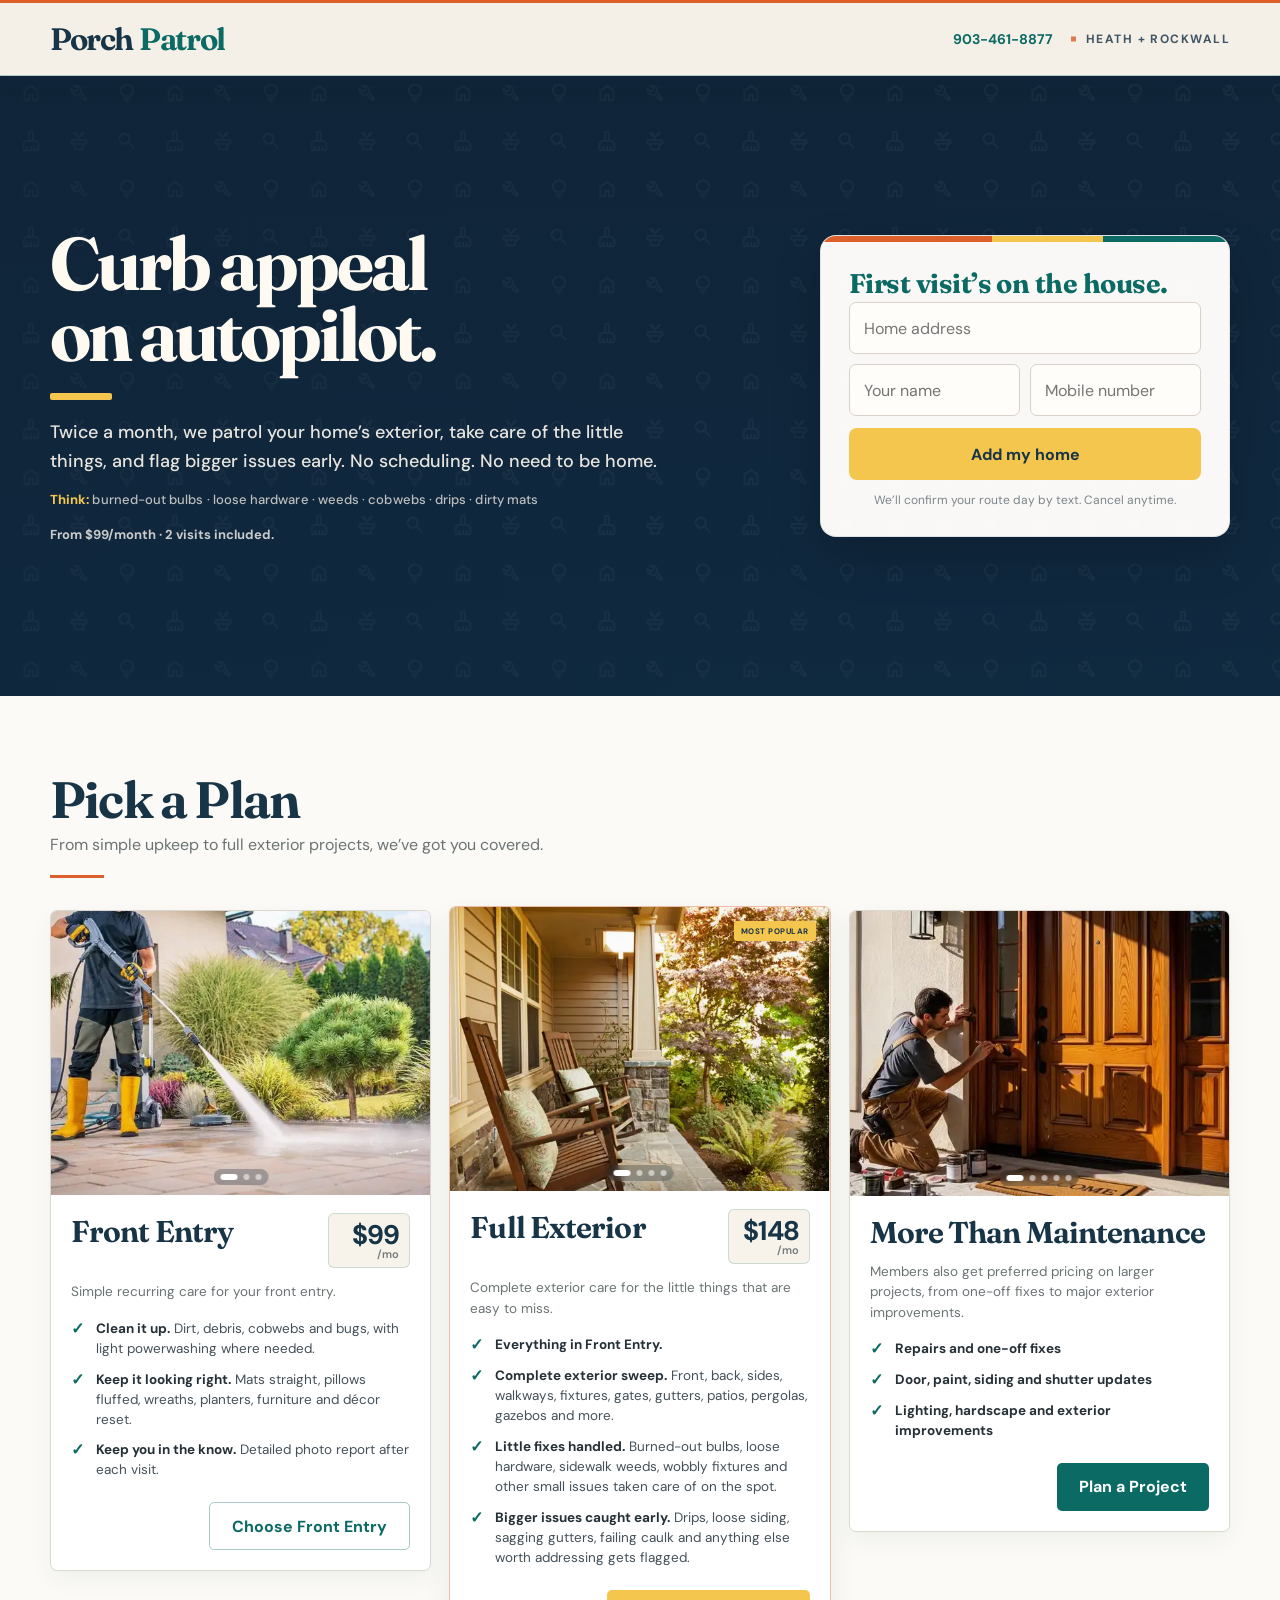
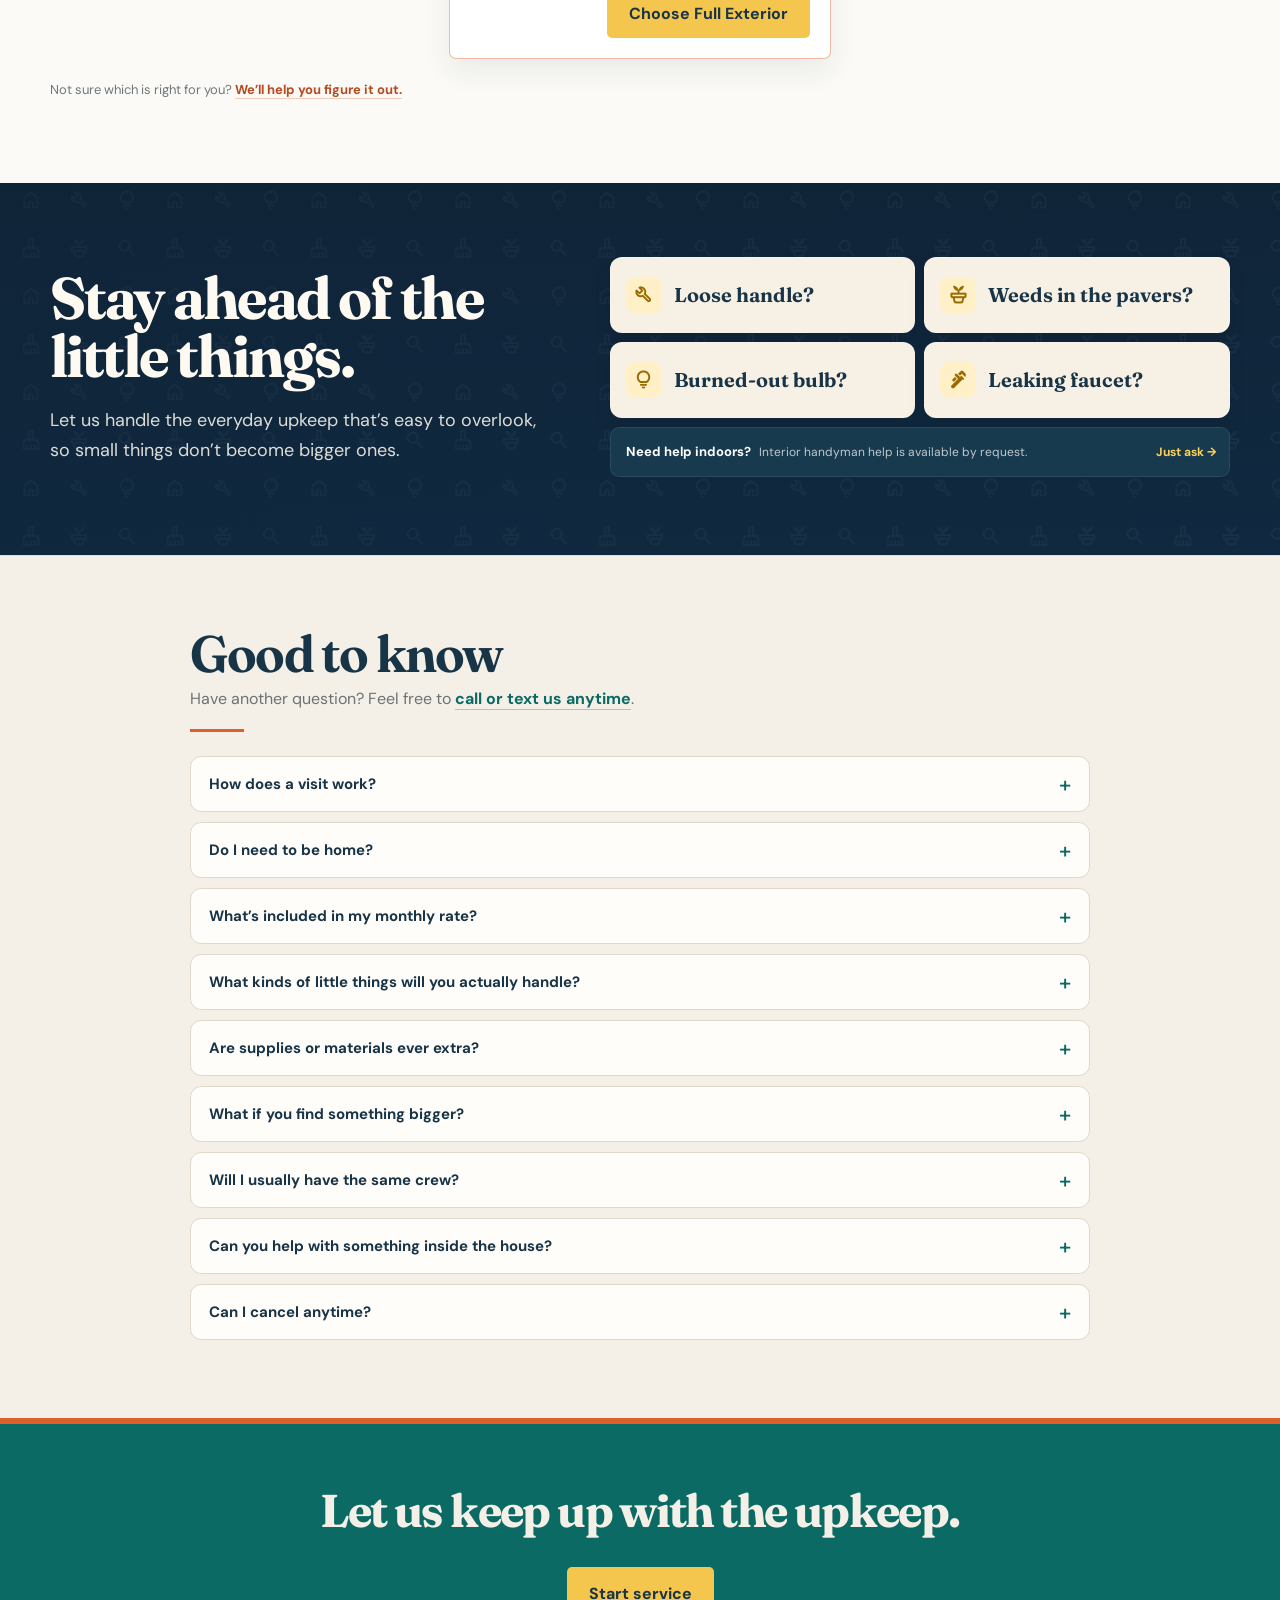
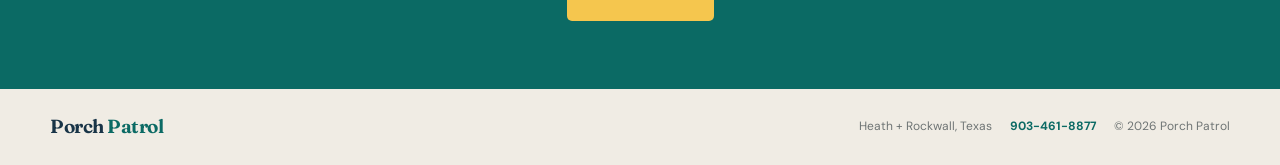
==== commit 304d2a0f: "Move hero form reassurance below CTA" ====
--- a/index.html
+++ b/index.html
@@ -3615,7 +3615,6 @@
         <input type="hidden" name="_template" value="table">
         <input type="text" name="_honey" tabindex="-1" autocomplete="off" style="display:none">
         <h2>First visit’s on the house.</h2>
-        <p class="sub">We’ll confirm your route day by text. <span class="desktop-cancel">Cancel anytime.</span></p>
 
         <div class="form-stack hero-form-grid">
           <input class="field" type="text" name="Home Address" placeholder="Home address" aria-label="Home address" autocomplete="street-address" required>
@@ -3624,8 +3623,8 @@
           <button class="button" type="submit">Add my home</button>
         </div>
 
-        <div class="form-note" id="form-plan-note">$99/month · Front Entry selected</div>
-        <div class="mobile-form-note" id="mobile-form-note">From $99/month · 2 visits included · Cancel anytime.</div>
+        <div class="form-note" id="form-plan-note">We’ll confirm your route day by text. Cancel anytime.</div>
+        <div class="mobile-form-note" id="mobile-form-note">We’ll confirm your route day by text. Cancel anytime.</div>
         <div class="success" id="form-success" role="status" aria-live="polite">Got it. We’ll text you to confirm your route.</div>
         <div class="form-error" id="form-error" role="alert" aria-live="assertive">Something didn’t send. Please call us at <a href="tel:+19034618877">903-461-8877</a>.</div>
       </form>
@@ -3998,9 +3997,9 @@
     if (ok) {
       heroForm.reset();
       heroPlanInput.value = "Front Entry";
-      heroPlanNote.textContent = "$99/month · Front Entry selected";
+      heroPlanNote.textContent = "We’ll confirm your route day by text. Cancel anytime.";
       if (mobilePlanNote) {
-        mobilePlanNote.textContent = "From $99/month · 2 visits included · Cancel anytime.";
+        mobilePlanNote.textContent = "We’ll confirm your route day by text. Cancel anytime.";
       }
     }
   });
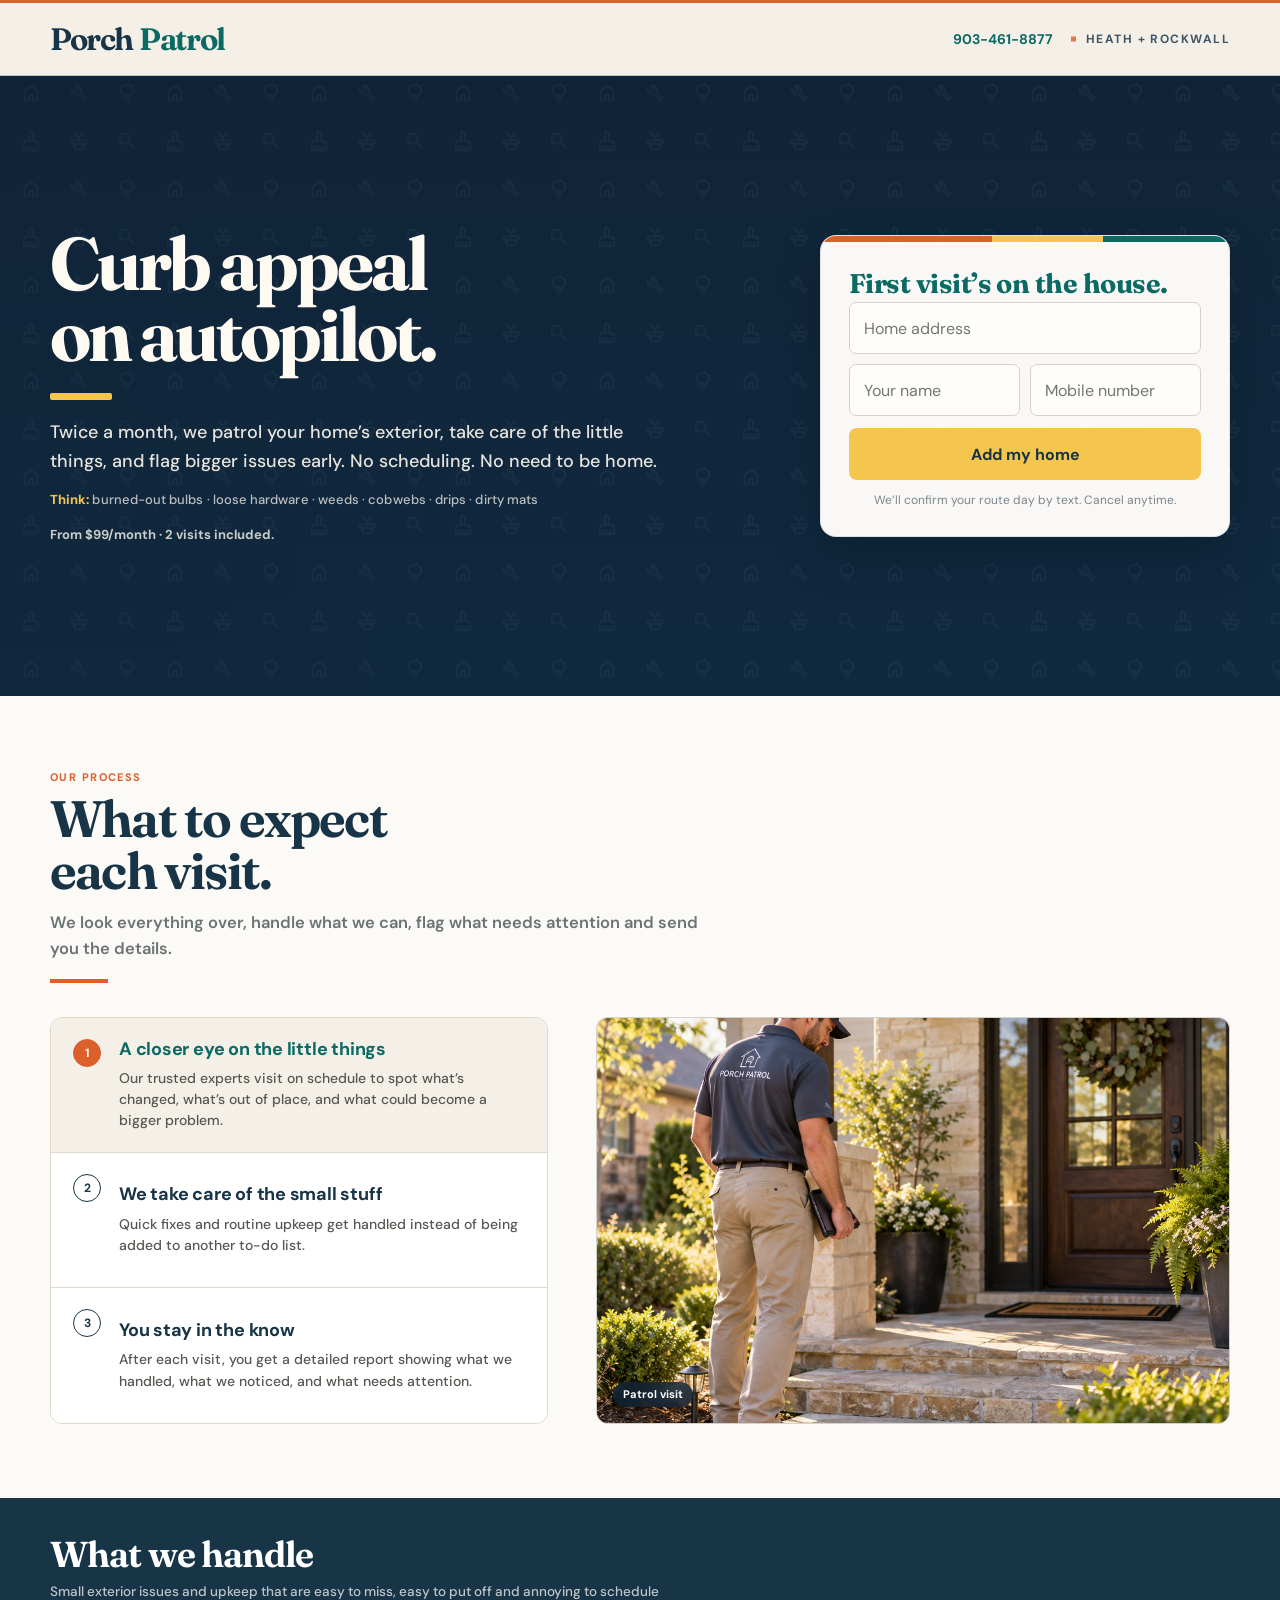
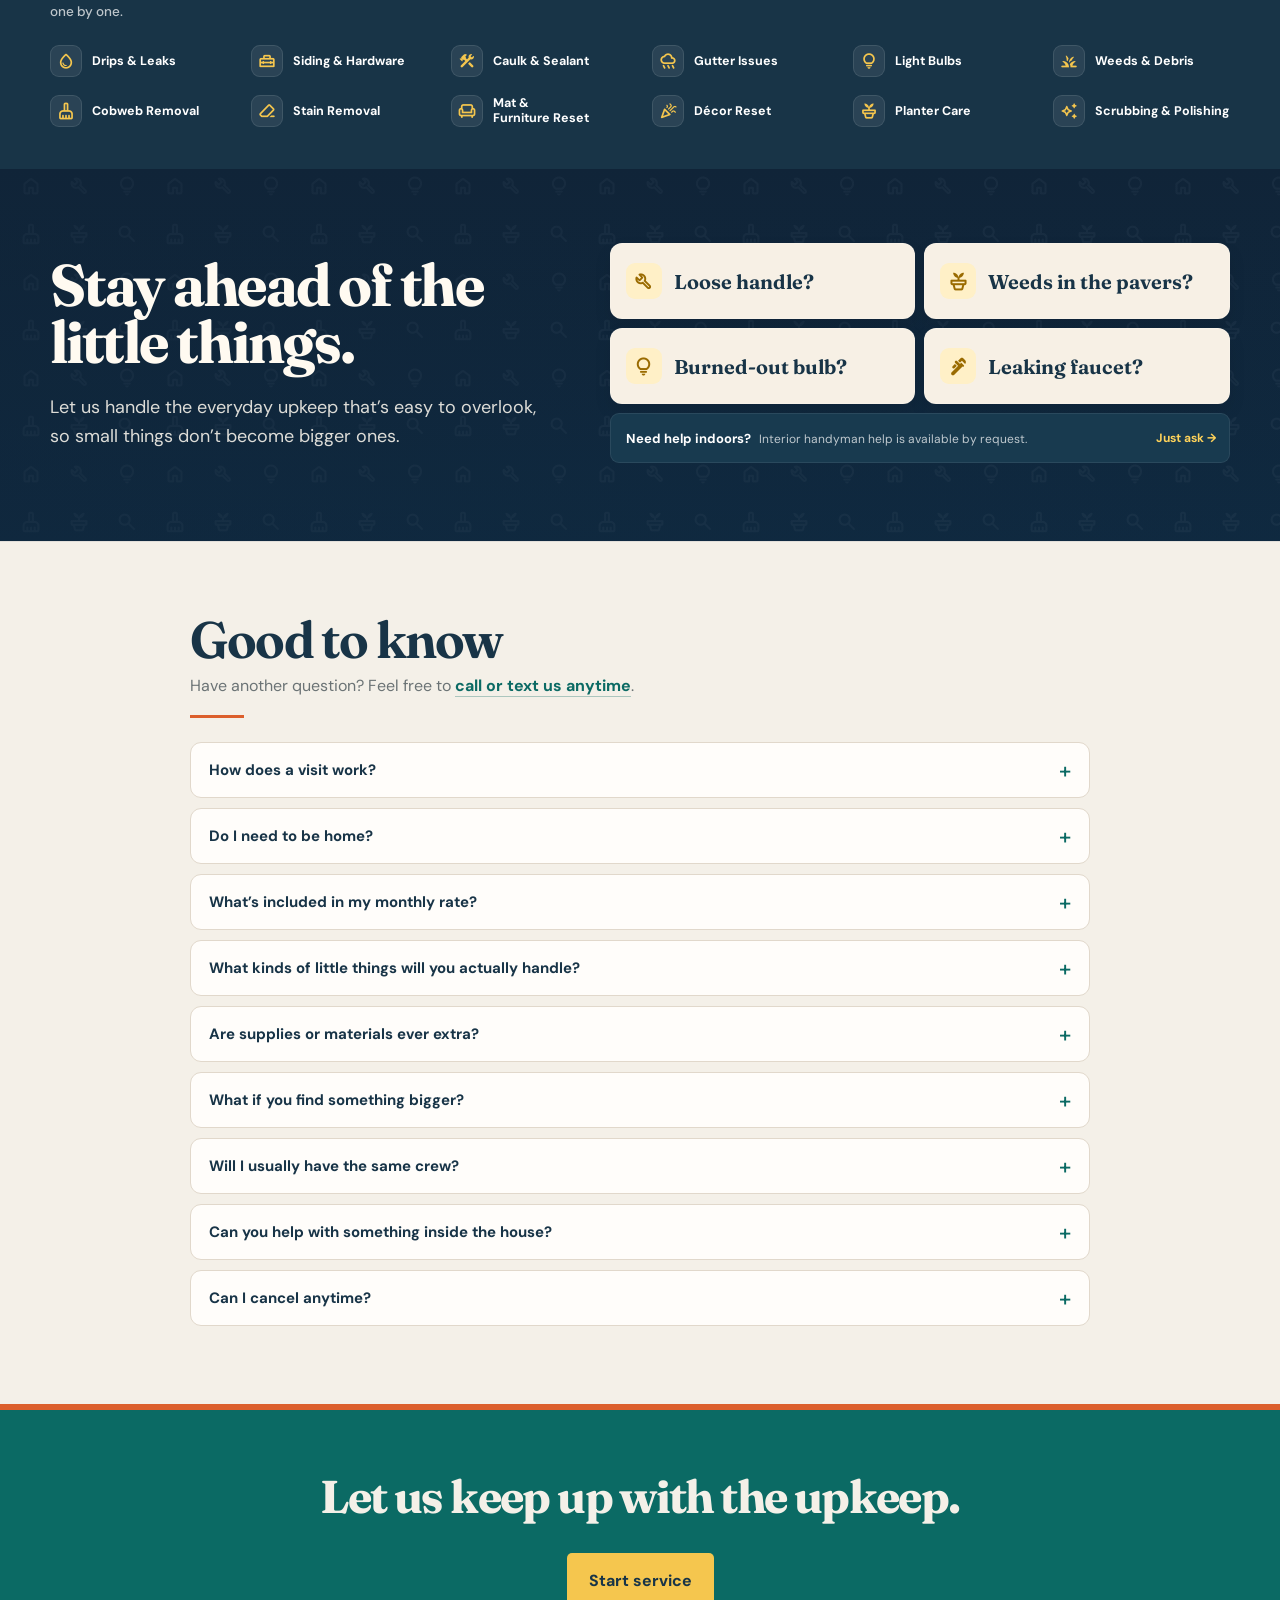
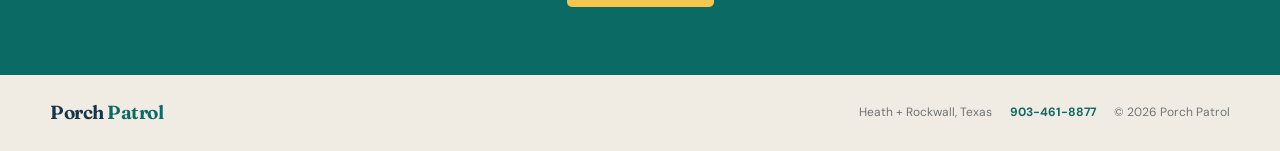
==== commit b0a4948d: "Replace package cards with process and service coverage components" ====
--- a/index.html
+++ b/index.html
@@ -3569,6 +3569,406 @@
   }
 }
 
+
+/* =========================================================
+   PORCH PATROL — PROCESS + REUSABLE CONTENT STRIP
+   Production component system · 2026-09-25
+   ========================================================= */
+
+.pp-process-section {
+  background: var(--paper);
+}
+
+.pp-process-intro {
+  max-width: 720px;
+  margin: 0 0 34px;
+}
+
+.pp-process-eyebrow {
+  margin: 0 0 9px;
+  color: var(--orange);
+  font-size: 11px;
+  font-weight: 700;
+  letter-spacing: .13em;
+  text-transform: uppercase;
+}
+
+.pp-process-intro h2 {
+  max-width: 15ch;
+  margin: 0;
+  color: var(--navy);
+  font-family: var(--display);
+  font-size: clamp(40px, 4vw, 52px);
+  font-weight: 650;
+  line-height: 1.02;
+  letter-spacing: -.035em;
+  text-wrap: balance;
+}
+
+.pp-process-intro p {
+  max-width: 650px;
+  margin: 13px 0 0;
+  color: var(--muted);
+  font-size: 16.5px;
+  font-weight: 600;
+  line-height: 1.55;
+  text-wrap: pretty;
+}
+
+.pp-process-intro::after {
+  content: "";
+  display: block;
+  width: 58px;
+  height: 4px;
+  margin-top: 17px;
+  background: var(--orange);
+}
+
+.pp-process-layout {
+  display: grid;
+  grid-template-columns: minmax(0, .88fr) minmax(0, 1.12fr);
+  gap: 48px;
+  align-items: stretch;
+}
+
+.pp-process-steps {
+  min-width: 0;
+  display: grid;
+  grid-template-rows: repeat(3, minmax(0, 1fr));
+  overflow: hidden;
+  border: 1px solid var(--line);
+  border-radius: 12px;
+  background: #fff;
+}
+
+.pp-process-step {
+  width: 100%;
+  min-width: 0;
+  display: grid;
+  grid-template-columns: 30px minmax(0, 1fr);
+  gap: 16px;
+  align-items: center;
+  padding: 20px 22px;
+  border: 0;
+  border-bottom: 1px solid var(--line);
+  background: #fff;
+  color: inherit;
+  text-align: left;
+  cursor: pointer;
+  transition: background .16s ease;
+}
+
+.pp-process-step:last-child {
+  border-bottom: 0;
+}
+
+.pp-process-step:hover,
+.pp-process-step:focus-visible {
+  background: #f8f5ef;
+}
+
+.pp-process-step.active {
+  background: var(--soft);
+}
+
+.pp-process-step:focus-visible {
+  position: relative;
+  z-index: 1;
+  outline: 3px solid rgba(0,100,95,.16);
+  outline-offset: -3px;
+}
+
+.pp-process-step-number {
+  width: 28px;
+  height: 28px;
+  display: grid;
+  place-items: center;
+  align-self: start;
+  margin-top: 1px;
+  border: 1.5px solid var(--navy);
+  border-radius: 50%;
+  color: var(--navy);
+  font-size: 12px;
+  font-weight: 700;
+  line-height: 1;
+  transition: background .16s ease, border-color .16s ease, color .16s ease;
+}
+
+.pp-process-step.active .pp-process-step-number {
+  border-color: var(--orange);
+  background: var(--orange);
+  color: #fff;
+}
+
+.pp-process-step-copy {
+  min-width: 0;
+  display: block;
+}
+
+.pp-process-step-copy strong {
+  display: block;
+  margin: 0;
+  color: var(--navy);
+  font-size: 18px;
+  font-weight: 700;
+  line-height: 1.3;
+  letter-spacing: -.012em;
+  text-wrap: balance;
+}
+
+.pp-process-step.active .pp-process-step-copy strong {
+  color: var(--teal);
+}
+
+.pp-process-step-copy > span {
+  display: block;
+  max-width: 490px;
+  margin-top: 7px;
+  color: #555851;
+  font-size: 14px;
+  font-weight: 500;
+  line-height: 1.52;
+  text-wrap: pretty;
+}
+
+.pp-process-media {
+  position: relative;
+  min-width: 0;
+  min-height: 392px;
+  overflow: hidden;
+  border: 1px solid rgba(16,36,56,.10);
+  border-radius: 12px;
+  background: var(--soft-2);
+}
+
+.pp-process-photo {
+  position: absolute;
+  inset: 0;
+  width: 100%;
+  height: 100%;
+  display: block;
+  object-fit: cover;
+  opacity: 0;
+  transition: opacity .24s ease;
+}
+
+.pp-process-photo.active {
+  opacity: 1;
+}
+
+.pp-process-media-label {
+  position: absolute;
+  left: 16px;
+  bottom: 16px;
+  z-index: 2;
+  padding: 7px 10px;
+  border-radius: 999px;
+  background: rgba(16,36,56,.82);
+  color: #fff;
+  font-size: 11px;
+  font-weight: 700;
+  line-height: 1;
+  backdrop-filter: blur(5px);
+}
+
+/* Reusable horizontal content strip. Use modifiers for alternate backgrounds. */
+.pp-content-strip {
+  padding: 38px 0 42px;
+}
+
+.pp-content-strip--navy {
+  background: var(--navy);
+  color: #fff;
+}
+
+.pp-content-strip__header {
+  max-width: 680px;
+  margin: 0 0 23px;
+}
+
+.pp-content-strip__header h2 {
+  margin: 0;
+  color: inherit;
+  font-family: var(--display);
+  font-size: clamp(30px, 3vw, 36px);
+  font-weight: 650;
+  line-height: 1.05;
+  letter-spacing: -.025em;
+  text-wrap: balance;
+}
+
+.pp-content-strip__header p {
+  max-width: 620px;
+  margin: 8px 0 0;
+  color: rgba(255,255,255,.72);
+  font-size: 13.5px;
+  font-weight: 500;
+  line-height: 1.5;
+  text-wrap: pretty;
+}
+
+.pp-content-strip__grid {
+  display: grid;
+  grid-template-columns: repeat(6, minmax(0, 1fr));
+  column-gap: 24px;
+  row-gap: 18px;
+}
+
+.pp-content-strip__item {
+  min-width: 0;
+  display: flex;
+  align-items: center;
+  gap: 10px;
+}
+
+.pp-content-strip__icon {
+  flex: 0 0 auto;
+  width: 32px;
+  height: 32px;
+  display: grid;
+  place-items: center;
+  border: 1px solid rgba(255,255,255,.10);
+  border-radius: 9px;
+  background: rgba(255,255,255,.08);
+  color: var(--yellow);
+}
+
+.pp-content-strip__icon .material-symbols-rounded {
+  font-size: 18px;
+}
+
+.pp-content-strip__label {
+  min-width: 0;
+  color: #fff;
+  font-size: 12.5px;
+  font-weight: 700;
+  line-height: 1.25;
+  text-wrap: pretty;
+}
+
+@media (max-width: 980px) {
+  .pp-process-layout {
+    gap: 30px;
+  }
+
+  .pp-process-step {
+    padding: 18px 17px;
+  }
+
+  .pp-content-strip__grid {
+    grid-template-columns: repeat(4, minmax(0, 1fr));
+  }
+}
+
+@media (max-width: 760px) {
+  .pp-process-section {
+    padding-top: 52px;
+    padding-bottom: 52px;
+  }
+
+  .pp-process-intro {
+    margin-bottom: 26px;
+  }
+
+  .pp-process-intro h2 {
+    font-size: 36px;
+  }
+
+  .pp-process-intro p {
+    font-size: 15px;
+    line-height: 1.5;
+  }
+
+  .pp-process-layout {
+    grid-template-columns: 1fr;
+    gap: 20px;
+  }
+
+  .pp-process-media {
+    grid-row: 1;
+    min-height: 260px;
+  }
+
+  .pp-process-steps {
+    grid-row: 2;
+    grid-template-rows: auto;
+  }
+
+  .pp-process-step {
+    padding: 17px 16px;
+  }
+
+  .pp-process-step-copy strong {
+    font-size: 17px;
+  }
+
+  .pp-process-step-copy > span {
+    font-size: 13px;
+    line-height: 1.46;
+  }
+
+  .pp-content-strip {
+    padding: 32px 0 36px;
+  }
+
+  .pp-content-strip__header {
+    margin-bottom: 20px;
+  }
+
+  .pp-content-strip__grid {
+    grid-template-columns: repeat(3, minmax(0, 1fr));
+    column-gap: 18px;
+    row-gap: 15px;
+  }
+}
+
+@media (max-width: 520px) {
+  .pp-process-intro h2 {
+    font-size: 34px;
+  }
+
+  .pp-process-step {
+    grid-template-columns: 28px minmax(0, 1fr);
+    gap: 12px;
+    padding: 16px 14px;
+  }
+
+  .pp-process-media {
+    min-height: 235px;
+    border-radius: 10px;
+  }
+
+  .pp-content-strip__grid {
+    grid-template-columns: repeat(2, minmax(0, 1fr));
+  }
+
+  .pp-content-strip__item {
+    gap: 8px;
+  }
+
+  .pp-content-strip__icon {
+    width: 29px;
+    height: 29px;
+    border-radius: 8px;
+  }
+
+  .pp-content-strip__icon .material-symbols-rounded {
+    font-size: 17px;
+  }
+
+  .pp-content-strip__label {
+    font-size: 11.5px;
+  }
+}
+
+@media (prefers-reduced-motion: reduce) {
+  .pp-process-photo,
+  .pp-process-step,
+  .pp-process-step-number {
+    transition: none;
+  }
+}
+
 </style>
 </head>
 
@@ -3630,131 +4030,71 @@
       </form>
     </div>
 </section>
-<section class="section plans-section">
+<section class="section pp-process-section" aria-labelledby="pp-process-heading">
     <div class="shell">
-      <div class="section-heading">
-        <h2>Pick a Plan</h2>
-        <p>From simple upkeep to full exterior projects, we’ve got you covered.</p>
+      <div class="pp-process-intro">
+        <div class="pp-process-eyebrow">Our Process</div>
+        <h2 id="pp-process-heading">What to expect each visit.</h2>
+        <p>We look everything over, handle what we can, flag what needs attention and send you the details.</p>
       </div>
 
-      <div class="tiers-wrap">
-        <div class="tiers">
-
-          <article class="tier accent-gray">
-            <div class="tier-media package-carousel" data-carousel aria-label="Front Entry care examples">
-              <div class="carousel-track">
-                <img loading="lazy" decoding="async" class="active" src="/images/front-entry-powerwash.webp" alt="Powerwashing a front walk and porch surface">
-                <img loading="lazy" decoding="async" src="/images/images-1.jpg" alt="Polished front porch with black door, rocking chair, planters and step lighting">
-                <img loading="lazy" decoding="async" src="/images/front-entry-planters.webp" alt="Layered spring porch planters beside a welcoming front door">
-              </div>
-              <button type="button" class="carousel-arrow carousel-prev" aria-label="Previous image">‹</button>
-              <button type="button" class="carousel-arrow carousel-next" aria-label="Next image">›</button>
-              <div class="carousel-dots" aria-label="Choose an image">
-                  <button type="button" class="carousel-dot active" aria-label="Show image 1 of 3" aria-pressed="true"></button>
-                  <button type="button" class="carousel-dot" aria-label="Show image 2 of 3" aria-pressed="false"></button>
-                  <button type="button" class="carousel-dot" aria-label="Show image 3 of 3" aria-pressed="false"></button>
-              </div>
-            </div>
-            <div class="tier-heading-row">
-              <h3 class="tier-name">Front Entry</h3>
-              <div class="tier-price tier-price-box">
-                <strong>$99</strong>
-                <span>/mo</span>
-              </div>
-            </div>
-
-            <p class="tier-copy">Simple recurring care for your front entry.</p>
-
-            <ul class="tier-list">
-              <li><strong>Clean it up.</strong> Dirt, debris, cobwebs and bugs, with light powerwashing where needed.</li>
-              <li><strong>Keep it looking right.</strong> Mats straight, pillows fluffed, wreaths, planters, furniture and décor reset.</li>
-              <li><strong>Keep you in the know.</strong> Detailed photo report after each visit.</li>
-            </ul>
-
-            <div class="tier-cta">
-              <button type="button" class="button alt plan-dialog-open" data-plan="Front Entry" data-dialog-title="Start Front Entry" data-dialog-note="$99/month · 2 visits included · Cancel anytime.">Choose Front Entry</button>
-            </div>
-          </article>
-
-          <article class="tier featured accent-coral">
-            <div class="tier-tag">Most popular</div>
-            <div class="tier-media package-carousel" data-carousel aria-label="Full Exterior care examples">
-              <div class="carousel-track">
-                <img loading="lazy" decoding="async" class="active" src="/images/front-back-rockers.webp" alt="Neatly arranged rocking chairs and pillows on a cared-for front porch">
-                <img loading="lazy" decoding="async" src="/images/back-porch-rebuild-and-refresh-hero.jpg" alt="Bright back porch with seating, plants and seasonal styling">
-                <img loading="lazy" decoding="async" src="/images/front-back-wide.webp" alt="Inviting covered porch arranged as an outdoor living space">
-                <img loading="lazy" decoding="async" src="/images/front-back-seasonal.webp" alt="Front entry dressed with tasteful holiday greenery, garland and a wreath">
-              </div>
-              <button type="button" class="carousel-arrow carousel-prev" aria-label="Previous image">‹</button>
-              <button type="button" class="carousel-arrow carousel-next" aria-label="Next image">›</button>
-              <div class="carousel-dots" aria-label="Choose an image">
-                  <button type="button" class="carousel-dot active" aria-label="Show image 1 of 4" aria-pressed="true"></button>
-                  <button type="button" class="carousel-dot" aria-label="Show image 2 of 4" aria-pressed="false"></button>
-                  <button type="button" class="carousel-dot" aria-label="Show image 3 of 4" aria-pressed="false"></button>
-                  <button type="button" class="carousel-dot" aria-label="Show image 4 of 4" aria-pressed="false"></button>
-              </div>
-            </div>
-            <div class="tier-heading-row">
-              <h3 class="tier-name">Full Exterior</h3>
-              <div class="tier-price tier-price-box">
-                <strong>$148</strong>
-                <span>/mo</span>
-              </div>
-            </div>
-
-            <p class="tier-copy">Complete exterior care for the little things that are easy to miss.</p>
-
-            <ul class="tier-list">
-              <li><strong>Everything in Front Entry.</strong></li>
-              <li><strong>Complete exterior sweep.</strong> Front, back, sides, walkways, fixtures, gates, gutters, patios, pergolas, gazebos and more.</li>
-              <li><strong>Little fixes handled.</strong> Burned-out bulbs, loose hardware, sidewalk weeds, wobbly fixtures and other small issues taken care of on the spot.</li>
-              <li><strong>Bigger issues caught early.</strong> Drips, loose siding, sagging gutters, failing caulk and anything else worth addressing gets flagged.</li>
-            </ul>
-
-            <div class="tier-cta">
-              <button type="button" class="button plan-dialog-open" data-plan="Full Exterior" data-dialog-title="Start Full Exterior" data-dialog-note="$148/month · 2 visits included · Cancel anytime.">Choose Full Exterior</button>
-            </div>
-          </article>
-
-          <article class="tier accent-blue">
-            <div class="tier-media package-carousel" data-carousel aria-label="More Than Maintenance project examples">
-              <div class="carousel-track">
-                <img loading="lazy" decoding="async" class="active" src="/images/whole-home-door.webp" alt="Front door being professionally restored and refinished">
-                <img loading="lazy" decoding="async" src="/images/image-6463.jpg" alt="Front porch transformed with warm exterior and step lighting">
-                <img loading="lazy" decoding="async" src="/images/modern-waterproof-led-long-strip-outdoor-porch-light-4100944.jpg" alt="Backyard entertaining area with outdoor lighting and landscaped surroundings">
-                <img loading="lazy" decoding="async" src="/images/v.jpg" alt="Stone retaining wall and hardscape improvements in a landscaped yard">
-                <img loading="lazy" decoding="async" src="/images/yellow-and-red-flower-garden_3c5a989c7c11c827ad0eaceaf3701f06_800.jpg.webp" alt="Garden path and flower bed improvements for whole-home curb appeal">
-              </div>
-              <button type="button" class="carousel-arrow carousel-prev" aria-label="Previous image">‹</button>
-              <button type="button" class="carousel-arrow carousel-next" aria-label="Next image">›</button>
-              <div class="carousel-dots" aria-label="Choose an image">
-                  <button type="button" class="carousel-dot active" aria-label="Show image 1 of 5" aria-pressed="true"></button>
-                  <button type="button" class="carousel-dot" aria-label="Show image 2 of 5" aria-pressed="false"></button>
-                  <button type="button" class="carousel-dot" aria-label="Show image 3 of 5" aria-pressed="false"></button>
-                  <button type="button" class="carousel-dot" aria-label="Show image 4 of 5" aria-pressed="false"></button>
-                  <button type="button" class="carousel-dot" aria-label="Show image 5 of 5" aria-pressed="false"></button>
-              </div>
-            </div>
-            <div class="tier-heading-row concierge-heading-row">
-              <h3 class="tier-name">More Than Maintenance</h3>
-            </div>
-
-            <p class="tier-copy concierge-copy">Members also get preferred pricing on larger projects, from one-off fixes to major exterior improvements.</p>
-
-            <ul class="tier-list">
-              <li><strong>Repairs and one-off fixes</strong></li>
-              <li><strong>Door, paint, siding and shutter updates</strong></li>
-              <li><strong>Lighting, hardscape and exterior improvements</strong></li>
-            </ul>
-
-            <div class="tier-cta">
-              <button type="button" class="button dark plan-dialog-open" data-plan="More Than Maintenance" data-dialog-title="Plan a Project" data-dialog-note="Tell us what you have in mind. Members get preferred pricing on larger projects.">Plan a Project</button>
-            </div>
-          </article>
-
+      <div class="pp-process-layout">
+        <div class="pp-process-steps" role="list" aria-label="What happens each visit">
+          <button type="button" class="pp-process-step active" data-process-index="0" data-process-label="Patrol visit" aria-pressed="true">
+            <span class="pp-process-step-number">1</span>
+            <span class="pp-process-step-copy">
+              <strong>A closer eye on the little things</strong>
+              <span>Our trusted experts visit on schedule to spot what’s changed, what’s out of place, and what could become a bigger problem.</span>
+            </span>
+          </button>
+
+          <button type="button" class="pp-process-step" data-process-index="1" data-process-label="Work in progress" aria-pressed="false">
+            <span class="pp-process-step-number">2</span>
+            <span class="pp-process-step-copy">
+              <strong>We take care of the small stuff</strong>
+              <span>Quick fixes and routine upkeep get handled instead of being added to another to-do list.</span>
+            </span>
+          </button>
+
+          <button type="button" class="pp-process-step" data-process-index="2" data-process-label="Visit report" aria-pressed="false">
+            <span class="pp-process-step-number">3</span>
+            <span class="pp-process-step-copy">
+              <strong>You stay in the know</strong>
+              <span>After each visit, you get a detailed report showing what we handled, what we noticed, and what needs attention.</span>
+            </span>
+          </button>
         </div>
 
-        <p class="tier-help">Not sure which is right for you? <button type="button" class="tier-help-button plan-dialog-open" data-plan="Help me choose" data-dialog-title="We’ll help you choose" data-dialog-note="Tell us where to reach you and we’ll point you to the right fit.">We’ll help you figure it out.</button></p>
+        <div class="pp-process-media" aria-live="polite">
+          <img loading="lazy" decoding="async" class="pp-process-photo active" data-process-photo="0" src="/images/process-patrol.png" alt="Porch Patrol team member inspecting a home's front porch">
+          <img loading="lazy" decoding="async" class="pp-process-photo" data-process-photo="1" src="/images/process-work.png" alt="Porch Patrol team member washing a residential sidewalk">
+          <img loading="lazy" decoding="async" class="pp-process-photo" data-process-photo="2" src="/images/process-report.png" alt="Homeowner reviewing a Porch Patrol visit report on her phone">
+          <div class="pp-process-media-label" id="pp-process-media-label">Patrol visit</div>
+        </div>
+      </div>
+    </div>
+  </section>
+
+  <section class="pp-content-strip pp-content-strip--navy" aria-labelledby="pp-handle-heading">
+    <div class="shell">
+      <div class="pp-content-strip__header">
+        <h2 id="pp-handle-heading">What we handle</h2>
+        <p>Small exterior issues and upkeep that are easy to miss, easy to put off and annoying to schedule one by one.</p>
+      </div>
+
+      <div class="pp-content-strip__grid" role="list">
+        <div class="pp-content-strip__item" role="listitem"><span class="pp-content-strip__icon"><span class="material-symbols-rounded">water_drop</span></span><span class="pp-content-strip__label">Drips &amp; Leaks</span></div>
+        <div class="pp-content-strip__item" role="listitem"><span class="pp-content-strip__icon"><span class="material-symbols-rounded">home_repair_service</span></span><span class="pp-content-strip__label">Siding &amp; Hardware</span></div>
+        <div class="pp-content-strip__item" role="listitem"><span class="pp-content-strip__icon"><span class="material-symbols-rounded">construction</span></span><span class="pp-content-strip__label">Caulk &amp; Sealant</span></div>
+        <div class="pp-content-strip__item" role="listitem"><span class="pp-content-strip__icon"><span class="material-symbols-rounded">rainy</span></span><span class="pp-content-strip__label">Gutter Issues</span></div>
+        <div class="pp-content-strip__item" role="listitem"><span class="pp-content-strip__icon"><span class="material-symbols-rounded">lightbulb</span></span><span class="pp-content-strip__label">Light Bulbs</span></div>
+        <div class="pp-content-strip__item" role="listitem"><span class="pp-content-strip__icon"><span class="material-symbols-rounded">grass</span></span><span class="pp-content-strip__label">Weeds &amp; Debris</span></div>
+        <div class="pp-content-strip__item" role="listitem"><span class="pp-content-strip__icon"><span class="material-symbols-rounded">cleaning_services</span></span><span class="pp-content-strip__label">Cobweb Removal</span></div>
+        <div class="pp-content-strip__item" role="listitem"><span class="pp-content-strip__icon"><span class="material-symbols-rounded">ink_eraser</span></span><span class="pp-content-strip__label">Stain Removal</span></div>
+        <div class="pp-content-strip__item" role="listitem"><span class="pp-content-strip__icon"><span class="material-symbols-rounded">chair</span></span><span class="pp-content-strip__label">Mat &amp; Furniture Reset</span></div>
+        <div class="pp-content-strip__item" role="listitem"><span class="pp-content-strip__icon"><span class="material-symbols-rounded">celebration</span></span><span class="pp-content-strip__label">Décor Reset</span></div>
+        <div class="pp-content-strip__item" role="listitem"><span class="pp-content-strip__icon"><span class="material-symbols-rounded">potted_plant</span></span><span class="pp-content-strip__label">Planter Care</span></div>
+        <div class="pp-content-strip__item" role="listitem"><span class="pp-content-strip__icon"><span class="material-symbols-rounded">auto_awesome</span></span><span class="pp-content-strip__label">Scrubbing &amp; Polishing</span></div>
       </div>
     </div>
   </section>
@@ -4186,5 +4526,34 @@
 })();
 </script>
 
+
+<script>
+(() => {
+  const steps = Array.from(document.querySelectorAll(".pp-process-step"));
+  const photos = Array.from(document.querySelectorAll(".pp-process-photo"));
+  const label = document.getElementById("pp-process-media-label");
+  if (!steps.length || !photos.length || !label) return;
+
+  const activate = (index) => {
+    steps.forEach((step, i) => {
+      const active = i === index;
+      step.classList.toggle("active", active);
+      step.setAttribute("aria-pressed", active ? "true" : "false");
+    });
+    photos.forEach((photo, i) => photo.classList.toggle("active", i === index));
+    label.textContent = steps[index].dataset.processLabel || "";
+  };
+
+  steps.forEach((step, index) => {
+    step.addEventListener("click", () => activate(index));
+    step.addEventListener("focus", () => activate(index));
+
+    if (window.matchMedia("(hover:hover) and (pointer:fine)").matches) {
+      step.addEventListener("mouseenter", () => activate(index));
+    }
+  });
+})();
+</script>
+
 </body>
 </html>
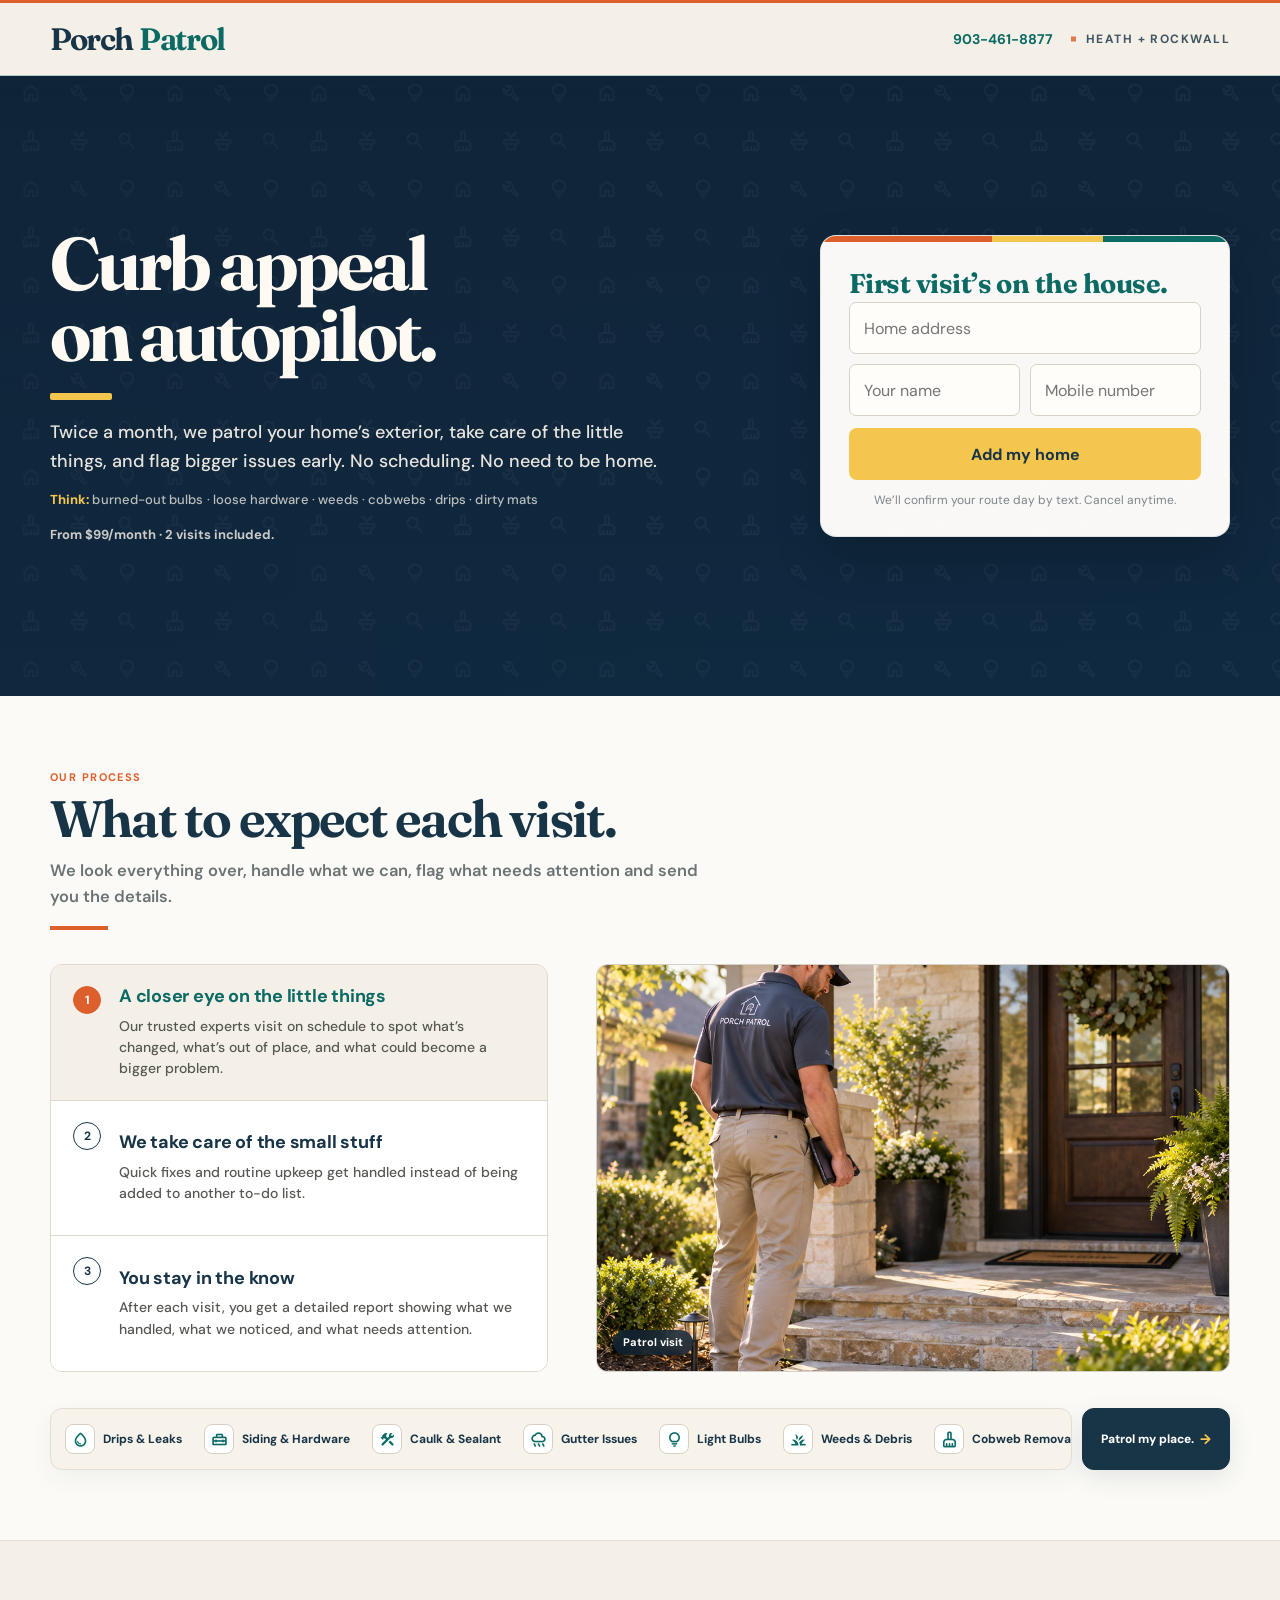
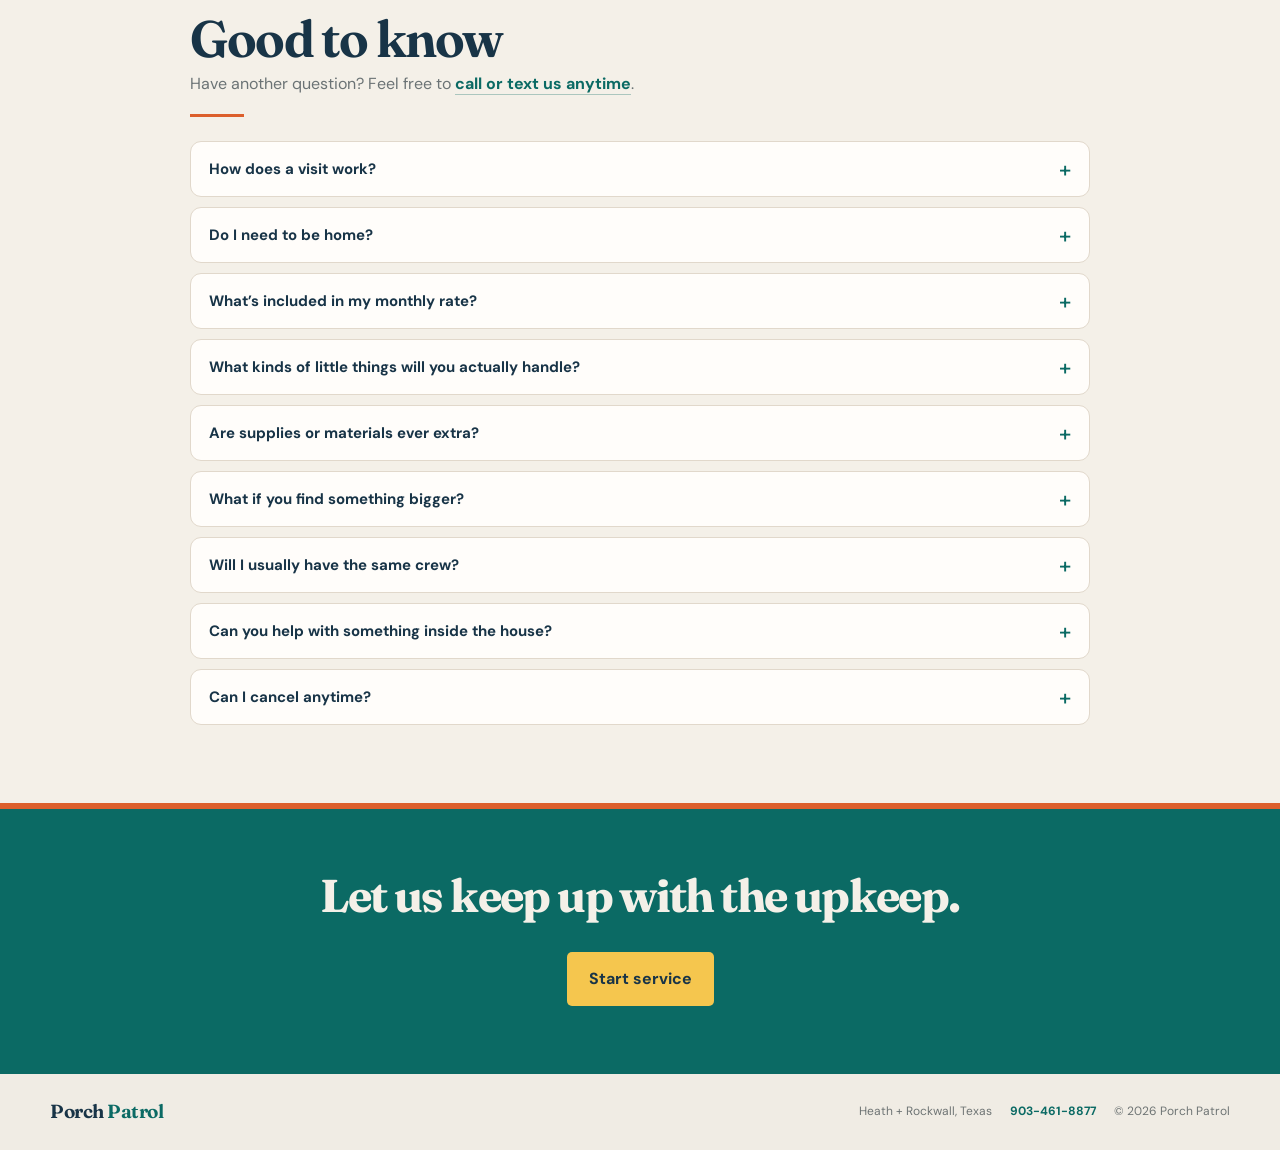
==== commit 5e79e3c1: "Refine process section and add compact service ticker" ====
--- a/index.html
+++ b/index.html
@@ -3571,16 +3571,17 @@
 
 
 /* =========================================================
-   PORCH PATROL — PROCESS + REUSABLE CONTENT STRIP
+   PORCH PATROL — PROCESS + SERVICE TICKER
    Production component system · 2026-09-25
    ========================================================= */
 
 .pp-process-section {
+  padding: 74px 0 36px;
   background: var(--paper);
 }
 
 .pp-process-intro {
-  max-width: 720px;
+  max-width: 820px;
   margin: 0 0 34px;
 }
 
@@ -3594,15 +3595,14 @@
 }
 
 .pp-process-intro h2 {
-  max-width: 15ch;
   margin: 0;
   color: var(--navy);
   font-family: var(--display);
-  font-size: clamp(40px, 4vw, 52px);
+  font-size: clamp(42px, 4vw, 52px);
   font-weight: 650;
   line-height: 1.02;
   letter-spacing: -.035em;
-  text-wrap: balance;
+  white-space: nowrap;
 }
 
 .pp-process-intro p {
@@ -3771,79 +3771,120 @@
   backdrop-filter: blur(5px);
 }
 
-/* Reusable horizontal content strip. Use modifiers for alternate backgrounds. */
-.pp-content-strip {
-  padding: 38px 0 42px;
-}
-
-.pp-content-strip--navy {
+/* Reusable low-footprint service ticker. */
+.pp-service-ticker-wrap {
+  padding: 0 0 70px;
+  background: var(--paper);
+}
+
+.pp-service-ticker {
+  display: grid;
+  grid-template-columns: minmax(0, 1fr) auto;
+  gap: 10px;
+  align-items: stretch;
+}
+
+.pp-service-ticker__viewport {
+  position: relative;
+  min-width: 0;
+  min-height: 62px;
+  display: flex;
+  align-items: center;
+  overflow: hidden;
+  padding: 10px 14px;
+  border: 1px solid #e3ddd3;
+  border-radius: 12px;
+  background: #f7f3eb;
+  box-shadow: 0 8px 24px rgba(24,52,71,.05);
+}
+
+.pp-service-ticker__track {
+  width: max-content;
+  display: flex;
+  align-items: center;
+  gap: 0;
+  animation: ppServiceTicker 34s linear infinite;
+  will-change: transform;
+}
+
+.pp-service-ticker__viewport:hover .pp-service-ticker__track,
+.pp-service-ticker__viewport:focus .pp-service-ticker__track {
+  animation-play-state: paused;
+}
+
+.pp-service-ticker__set {
+  display: flex;
+  align-items: center;
+  gap: 22px;
+  flex-shrink: 0;
+  padding-right: 22px;
+}
+
+.pp-service-ticker__item {
+  display: flex;
+  align-items: center;
+  gap: 8px;
+  white-space: nowrap;
+  color: var(--navy);
+  font-size: 12px;
+  font-weight: 700;
+  line-height: 1.2;
+}
+
+.pp-service-ticker__icon {
+  width: 30px;
+  height: 30px;
+  flex: 0 0 30px;
+  display: grid;
+  place-items: center;
+  border: 1px solid #d7cfc3;
+  border-radius: 8px;
+  background: #fff;
+  color: var(--teal);
+}
+
+.pp-service-ticker__icon .material-symbols-rounded {
+  font-size: 17px;
+}
+
+.pp-service-ticker__cta {
+  min-height: 62px;
+  padding: 10px 18px;
+  display: inline-flex;
+  align-items: center;
+  justify-content: center;
+  gap: 6px;
+  border: 1px solid var(--navy);
+  border-radius: 12px;
   background: var(--navy);
   color: #fff;
-}
-
-.pp-content-strip__header {
-  max-width: 680px;
-  margin: 0 0 23px;
-}
-
-.pp-content-strip__header h2 {
-  margin: 0;
-  color: inherit;
-  font-family: var(--display);
-  font-size: clamp(30px, 3vw, 36px);
-  font-weight: 650;
-  line-height: 1.05;
-  letter-spacing: -.025em;
-  text-wrap: balance;
-}
-
-.pp-content-strip__header p {
-  max-width: 620px;
-  margin: 8px 0 0;
-  color: rgba(255,255,255,.72);
-  font-size: 13.5px;
-  font-weight: 500;
-  line-height: 1.5;
-  text-wrap: pretty;
-}
-
-.pp-content-strip__grid {
-  display: grid;
-  grid-template-columns: repeat(6, minmax(0, 1fr));
-  column-gap: 24px;
-  row-gap: 18px;
-}
-
-.pp-content-strip__item {
-  min-width: 0;
-  display: flex;
-  align-items: center;
-  gap: 10px;
-}
-
-.pp-content-strip__icon {
-  flex: 0 0 auto;
-  width: 32px;
-  height: 32px;
-  display: grid;
-  place-items: center;
-  border: 1px solid rgba(255,255,255,.10);
-  border-radius: 9px;
-  background: rgba(255,255,255,.08);
+  box-shadow: 0 8px 24px rgba(24,52,71,.10);
+  font-size: 12px;
+  font-weight: 800;
+  line-height: 1;
+  white-space: nowrap;
+  transition: transform .15s ease, filter .15s ease;
+}
+
+.pp-service-ticker__cta:hover {
+  transform: translateY(-1px);
+  filter: brightness(1.04);
+}
+
+.pp-service-ticker__cta:focus-visible {
+  outline: 3px solid rgba(245,198,78,.35);
+  outline-offset: 3px;
+}
+
+.pp-service-ticker__cta-arrow {
   color: var(--yellow);
-}
-
-.pp-content-strip__icon .material-symbols-rounded {
-  font-size: 18px;
-}
-
-.pp-content-strip__label {
-  min-width: 0;
-  color: #fff;
-  font-size: 12.5px;
-  font-weight: 700;
-  line-height: 1.25;
-  text-wrap: pretty;
+  font-size: 14px;
+  line-height: 1;
+}
+
+@keyframes ppServiceTicker {
+  from { transform: translateX(0); }
+  to { transform: translateX(-50%); }
 }
 
 @media (max-width: 980px) {
@@ -3854,16 +3895,12 @@
   .pp-process-step {
     padding: 18px 17px;
   }
-
-  .pp-content-strip__grid {
-    grid-template-columns: repeat(4, minmax(0, 1fr));
-  }
 }
 
 @media (max-width: 760px) {
   .pp-process-section {
     padding-top: 52px;
-    padding-bottom: 52px;
+    padding-bottom: 32px;
   }
 
   .pp-process-intro {
@@ -3871,7 +3908,10 @@
   }
 
   .pp-process-intro h2 {
+    max-width: 15ch;
     font-size: 36px;
+    white-space: normal;
+    text-wrap: balance;
   }
 
   .pp-process-intro p {
@@ -3907,18 +3947,23 @@
     line-height: 1.46;
   }
 
-  .pp-content-strip {
-    padding: 32px 0 36px;
-  }
-
-  .pp-content-strip__header {
-    margin-bottom: 20px;
-  }
-
-  .pp-content-strip__grid {
-    grid-template-columns: repeat(3, minmax(0, 1fr));
-    column-gap: 18px;
-    row-gap: 15px;
+  .pp-service-ticker-wrap {
+    padding-bottom: 54px;
+  }
+
+  .pp-service-ticker {
+    grid-template-columns: 1fr;
+    gap: 8px;
+  }
+
+  .pp-service-ticker__viewport {
+    min-height: 58px;
+    border-radius: 11px;
+  }
+
+  .pp-service-ticker__cta {
+    min-height: 48px;
+    border-radius: 11px;
   }
 }
 
@@ -3938,25 +3983,12 @@
     border-radius: 10px;
   }
 
-  .pp-content-strip__grid {
-    grid-template-columns: repeat(2, minmax(0, 1fr));
-  }
-
-  .pp-content-strip__item {
-    gap: 8px;
-  }
-
-  .pp-content-strip__icon {
-    width: 29px;
-    height: 29px;
-    border-radius: 8px;
-  }
-
-  .pp-content-strip__icon .material-symbols-rounded {
-    font-size: 17px;
-  }
-
-  .pp-content-strip__label {
+  .pp-service-ticker__set {
+    gap: 19px;
+    padding-right: 19px;
+  }
+
+  .pp-service-ticker__item {
     font-size: 11.5px;
   }
 }
@@ -3966,6 +3998,16 @@
   .pp-process-step,
   .pp-process-step-number {
     transition: none;
+  }
+
+  .pp-service-ticker__track {
+    width: auto;
+    overflow-x: auto;
+    animation: none;
+  }
+
+  .pp-service-ticker__set[aria-hidden="true"] {
+    display: none;
   }
 }
 
@@ -4075,81 +4117,46 @@
     </div>
   </section>
 
-  <section class="pp-content-strip pp-content-strip--navy" aria-labelledby="pp-handle-heading">
+  <section class="pp-service-ticker-wrap" aria-label="Examples of what Porch Patrol handles">
     <div class="shell">
-      <div class="pp-content-strip__header">
-        <h2 id="pp-handle-heading">What we handle</h2>
-        <p>Small exterior issues and upkeep that are easy to miss, easy to put off and annoying to schedule one by one.</p>
-      </div>
-
-      <div class="pp-content-strip__grid" role="list">
-        <div class="pp-content-strip__item" role="listitem"><span class="pp-content-strip__icon"><span class="material-symbols-rounded">water_drop</span></span><span class="pp-content-strip__label">Drips &amp; Leaks</span></div>
-        <div class="pp-content-strip__item" role="listitem"><span class="pp-content-strip__icon"><span class="material-symbols-rounded">home_repair_service</span></span><span class="pp-content-strip__label">Siding &amp; Hardware</span></div>
-        <div class="pp-content-strip__item" role="listitem"><span class="pp-content-strip__icon"><span class="material-symbols-rounded">construction</span></span><span class="pp-content-strip__label">Caulk &amp; Sealant</span></div>
-        <div class="pp-content-strip__item" role="listitem"><span class="pp-content-strip__icon"><span class="material-symbols-rounded">rainy</span></span><span class="pp-content-strip__label">Gutter Issues</span></div>
-        <div class="pp-content-strip__item" role="listitem"><span class="pp-content-strip__icon"><span class="material-symbols-rounded">lightbulb</span></span><span class="pp-content-strip__label">Light Bulbs</span></div>
-        <div class="pp-content-strip__item" role="listitem"><span class="pp-content-strip__icon"><span class="material-symbols-rounded">grass</span></span><span class="pp-content-strip__label">Weeds &amp; Debris</span></div>
-        <div class="pp-content-strip__item" role="listitem"><span class="pp-content-strip__icon"><span class="material-symbols-rounded">cleaning_services</span></span><span class="pp-content-strip__label">Cobweb Removal</span></div>
-        <div class="pp-content-strip__item" role="listitem"><span class="pp-content-strip__icon"><span class="material-symbols-rounded">ink_eraser</span></span><span class="pp-content-strip__label">Stain Removal</span></div>
-        <div class="pp-content-strip__item" role="listitem"><span class="pp-content-strip__icon"><span class="material-symbols-rounded">chair</span></span><span class="pp-content-strip__label">Mat &amp; Furniture Reset</span></div>
-        <div class="pp-content-strip__item" role="listitem"><span class="pp-content-strip__icon"><span class="material-symbols-rounded">celebration</span></span><span class="pp-content-strip__label">Décor Reset</span></div>
-        <div class="pp-content-strip__item" role="listitem"><span class="pp-content-strip__icon"><span class="material-symbols-rounded">potted_plant</span></span><span class="pp-content-strip__label">Planter Care</span></div>
-        <div class="pp-content-strip__item" role="listitem"><span class="pp-content-strip__icon"><span class="material-symbols-rounded">auto_awesome</span></span><span class="pp-content-strip__label">Scrubbing &amp; Polishing</span></div>
-      </div>
-    </div>
-  </section>
-
-  <section class="feature-care">
-    <div class="feature-care-navy-base" aria-hidden="true"></div>
-    <svg class="feature-care-pattern-layer" aria-hidden="true" preserveAspectRatio="none">
-      <defs>
-        <pattern id="porchPatrolFeaturePattern" width="144" height="96" patternUnits="userSpaceOnUse">
-          <text x="20"  y="28" font-size="22">home</text>
-          <text x="68"  y="28" font-size="22">build</text>
-          <text x="116" y="28" font-size="22">lightbulb</text>
-
-          <text x="20"  y="76" font-size="22">cleaning_services</text>
-          <text x="68"  y="76" font-size="22">potted_plant</text>
-          <text x="116" y="76" font-size="22">search</text>
-        </pattern>
-      </defs>
-      <rect width="100%" height="100%" fill="url(#porchPatrolFeaturePattern)"></rect>
-    </svg>
-    <div class="feature-care-pattern-wash" aria-hidden="true"></div>
-
-    <div class="shell feature-care-grid">
-      <div class="feature-care-copy">
-        <h2>Stay ahead of the<br><span class="headline-lock">little things.</span></h2>
-        <p class="feature-care-sub">Let us handle the everyday upkeep that’s easy to overlook, so small things don’t become bigger ones.</p>
-      </div>
-
-      <div class="feature-care-side">
-        <div class="feature-care-tiles">
-          <article class="feature-care-tile">
-            <div class="feature-care-icon"><span class="material-symbols-rounded">build</span></div>
-            <h3>Loose handle?</h3>
-          </article>
-          <article class="feature-care-tile">
-            <div class="feature-care-icon"><span class="material-symbols-rounded">potted_plant</span></div>
-            <h3>Weeds in the pavers?</h3>
-          </article>
-          <article class="feature-care-tile">
-            <div class="feature-care-icon"><span class="material-symbols-rounded">lightbulb</span></div>
-            <h3>Burned-out bulb?</h3>
-          </article>
-          <article class="feature-care-tile">
-            <div class="feature-care-icon"><span class="material-symbols-rounded">plumbing</span></div>
-            <h3>Leaking faucet?</h3>
-          </article>
+      <div class="pp-service-ticker">
+        <div class="pp-service-ticker__viewport" tabindex="0" aria-label="Examples of what Porch Patrol handles. Hover or focus to pause.">
+          <div class="pp-service-ticker__track">
+            <div class="pp-service-ticker__set" role="list">
+          <div class="pp-service-ticker__item" role="listitem"><span class="pp-service-ticker__icon"><span class="material-symbols-rounded">water_drop</span></span><span>Drips &amp; Leaks</span></div>
+          <div class="pp-service-ticker__item" role="listitem"><span class="pp-service-ticker__icon"><span class="material-symbols-rounded">home_repair_service</span></span><span>Siding &amp; Hardware</span></div>
+          <div class="pp-service-ticker__item" role="listitem"><span class="pp-service-ticker__icon"><span class="material-symbols-rounded">construction</span></span><span>Caulk &amp; Sealant</span></div>
+          <div class="pp-service-ticker__item" role="listitem"><span class="pp-service-ticker__icon"><span class="material-symbols-rounded">rainy</span></span><span>Gutter Issues</span></div>
+          <div class="pp-service-ticker__item" role="listitem"><span class="pp-service-ticker__icon"><span class="material-symbols-rounded">lightbulb</span></span><span>Light Bulbs</span></div>
+          <div class="pp-service-ticker__item" role="listitem"><span class="pp-service-ticker__icon"><span class="material-symbols-rounded">grass</span></span><span>Weeds &amp; Debris</span></div>
+          <div class="pp-service-ticker__item" role="listitem"><span class="pp-service-ticker__icon"><span class="material-symbols-rounded">cleaning_services</span></span><span>Cobweb Removal</span></div>
+          <div class="pp-service-ticker__item" role="listitem"><span class="pp-service-ticker__icon"><span class="material-symbols-rounded">ink_eraser</span></span><span>Stain Removal</span></div>
+          <div class="pp-service-ticker__item" role="listitem"><span class="pp-service-ticker__icon"><span class="material-symbols-rounded">chair</span></span><span>Mat &amp; Furniture Reset</span></div>
+          <div class="pp-service-ticker__item" role="listitem"><span class="pp-service-ticker__icon"><span class="material-symbols-rounded">celebration</span></span><span>Décor Reset</span></div>
+          <div class="pp-service-ticker__item" role="listitem"><span class="pp-service-ticker__icon"><span class="material-symbols-rounded">potted_plant</span></span><span>Planter Care</span></div>
+          <div class="pp-service-ticker__item" role="listitem"><span class="pp-service-ticker__icon"><span class="material-symbols-rounded">auto_awesome</span></span><span>Scrubbing &amp; Polishing</span></div>
+            </div>
+            <div class="pp-service-ticker__set" aria-hidden="true">
+          <div class="pp-service-ticker__item" role="listitem"><span class="pp-service-ticker__icon"><span class="material-symbols-rounded">water_drop</span></span><span>Drips &amp; Leaks</span></div>
+          <div class="pp-service-ticker__item" role="listitem"><span class="pp-service-ticker__icon"><span class="material-symbols-rounded">home_repair_service</span></span><span>Siding &amp; Hardware</span></div>
+          <div class="pp-service-ticker__item" role="listitem"><span class="pp-service-ticker__icon"><span class="material-symbols-rounded">construction</span></span><span>Caulk &amp; Sealant</span></div>
+          <div class="pp-service-ticker__item" role="listitem"><span class="pp-service-ticker__icon"><span class="material-symbols-rounded">rainy</span></span><span>Gutter Issues</span></div>
+          <div class="pp-service-ticker__item" role="listitem"><span class="pp-service-ticker__icon"><span class="material-symbols-rounded">lightbulb</span></span><span>Light Bulbs</span></div>
+          <div class="pp-service-ticker__item" role="listitem"><span class="pp-service-ticker__icon"><span class="material-symbols-rounded">grass</span></span><span>Weeds &amp; Debris</span></div>
+          <div class="pp-service-ticker__item" role="listitem"><span class="pp-service-ticker__icon"><span class="material-symbols-rounded">cleaning_services</span></span><span>Cobweb Removal</span></div>
+          <div class="pp-service-ticker__item" role="listitem"><span class="pp-service-ticker__icon"><span class="material-symbols-rounded">ink_eraser</span></span><span>Stain Removal</span></div>
+          <div class="pp-service-ticker__item" role="listitem"><span class="pp-service-ticker__icon"><span class="material-symbols-rounded">chair</span></span><span>Mat &amp; Furniture Reset</span></div>
+          <div class="pp-service-ticker__item" role="listitem"><span class="pp-service-ticker__icon"><span class="material-symbols-rounded">celebration</span></span><span>Décor Reset</span></div>
+          <div class="pp-service-ticker__item" role="listitem"><span class="pp-service-ticker__icon"><span class="material-symbols-rounded">potted_plant</span></span><span>Planter Care</span></div>
+          <div class="pp-service-ticker__item" role="listitem"><span class="pp-service-ticker__icon"><span class="material-symbols-rounded">auto_awesome</span></span><span>Scrubbing &amp; Polishing</span></div>
+            </div>
+          </div>
         </div>
 
-        <aside class="feature-care-rail">
-          <div class="feature-care-rail-copy">
-            <strong>Need help indoors?</strong>
-            <span>Interior handyman help is available by request.</span>
-          </div>
-          <button type="button" class="feature-care-rail-link plan-dialog-open" data-plan="Interior help" data-dialog-title="Need help inside?" data-dialog-note="Tell us what you need handled and we’ll follow up personally.">Just ask →</button>
-        </aside>
+        <a class="pp-service-ticker__cta" href="#signup">
+          <span>Patrol my place.</span>
+          <span class="pp-service-ticker__cta-arrow" aria-hidden="true">→</span>
+        </a>
       </div>
     </div>
   </section>
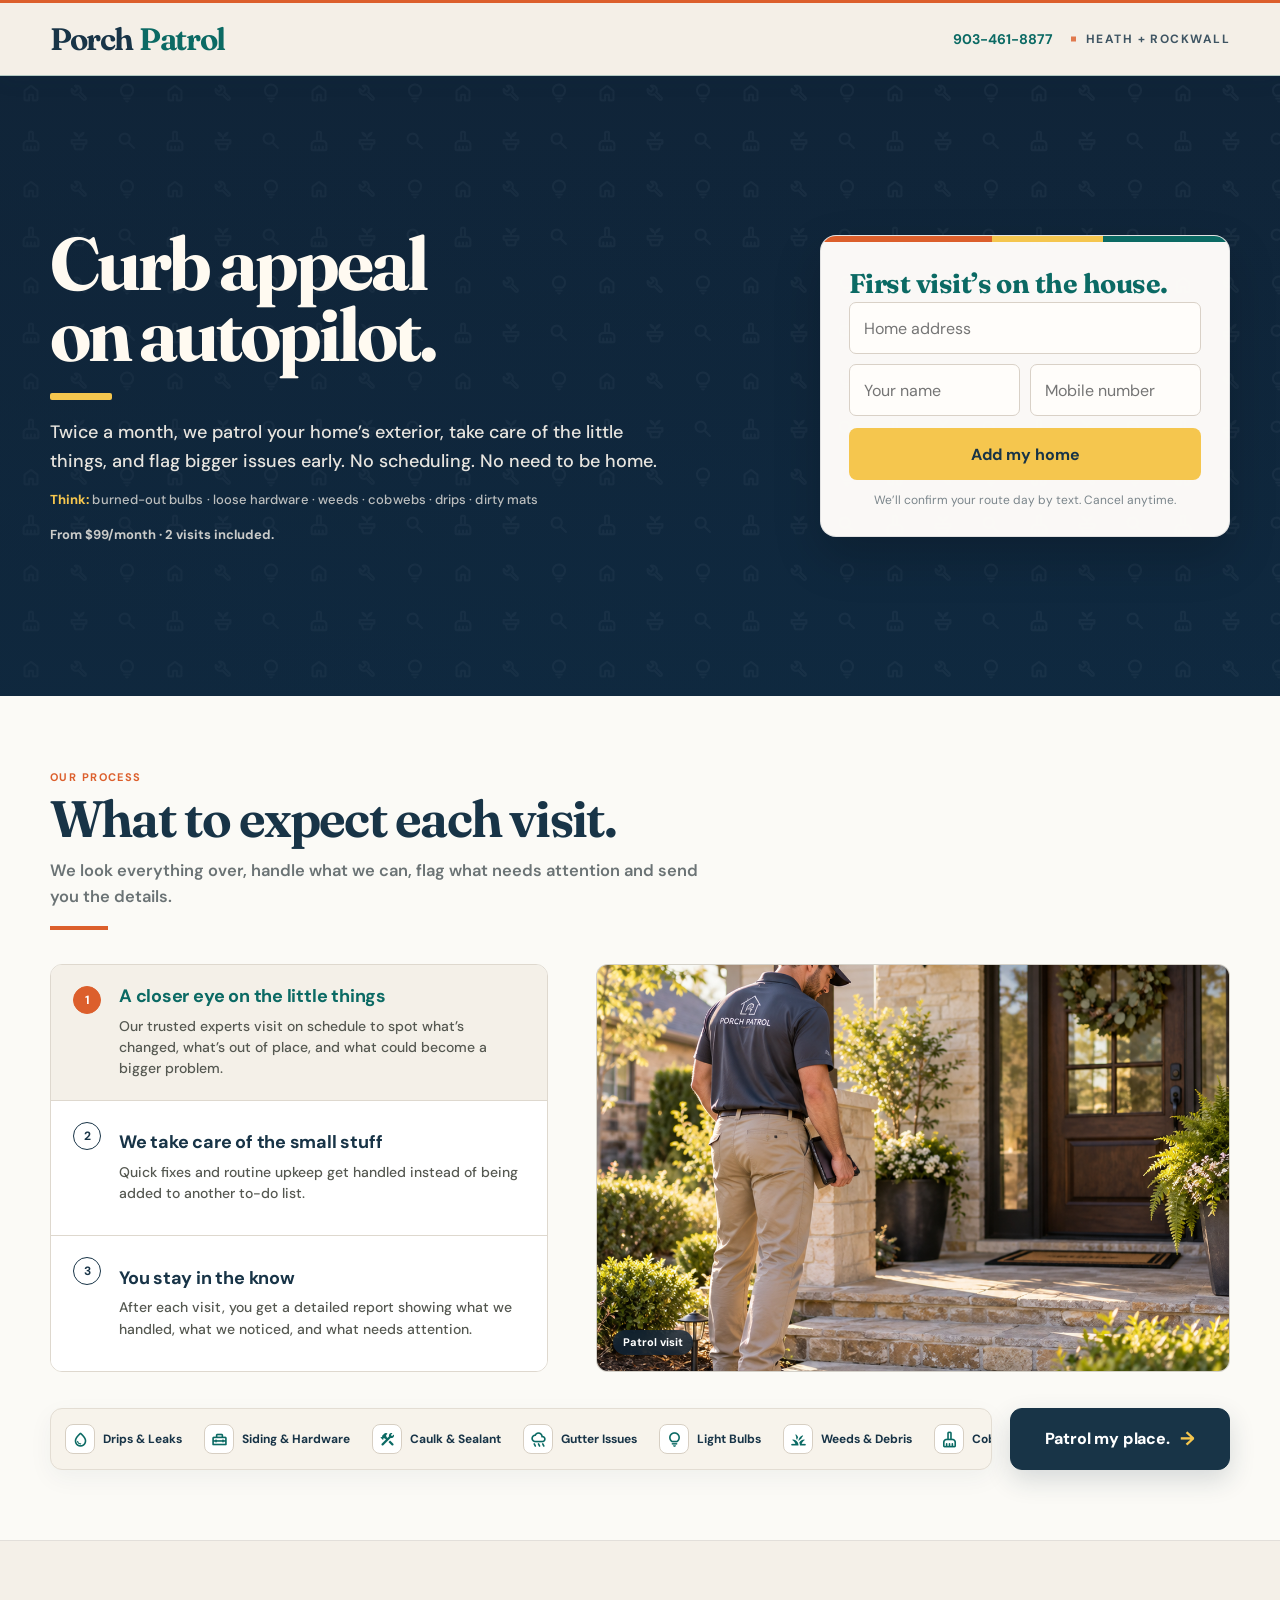
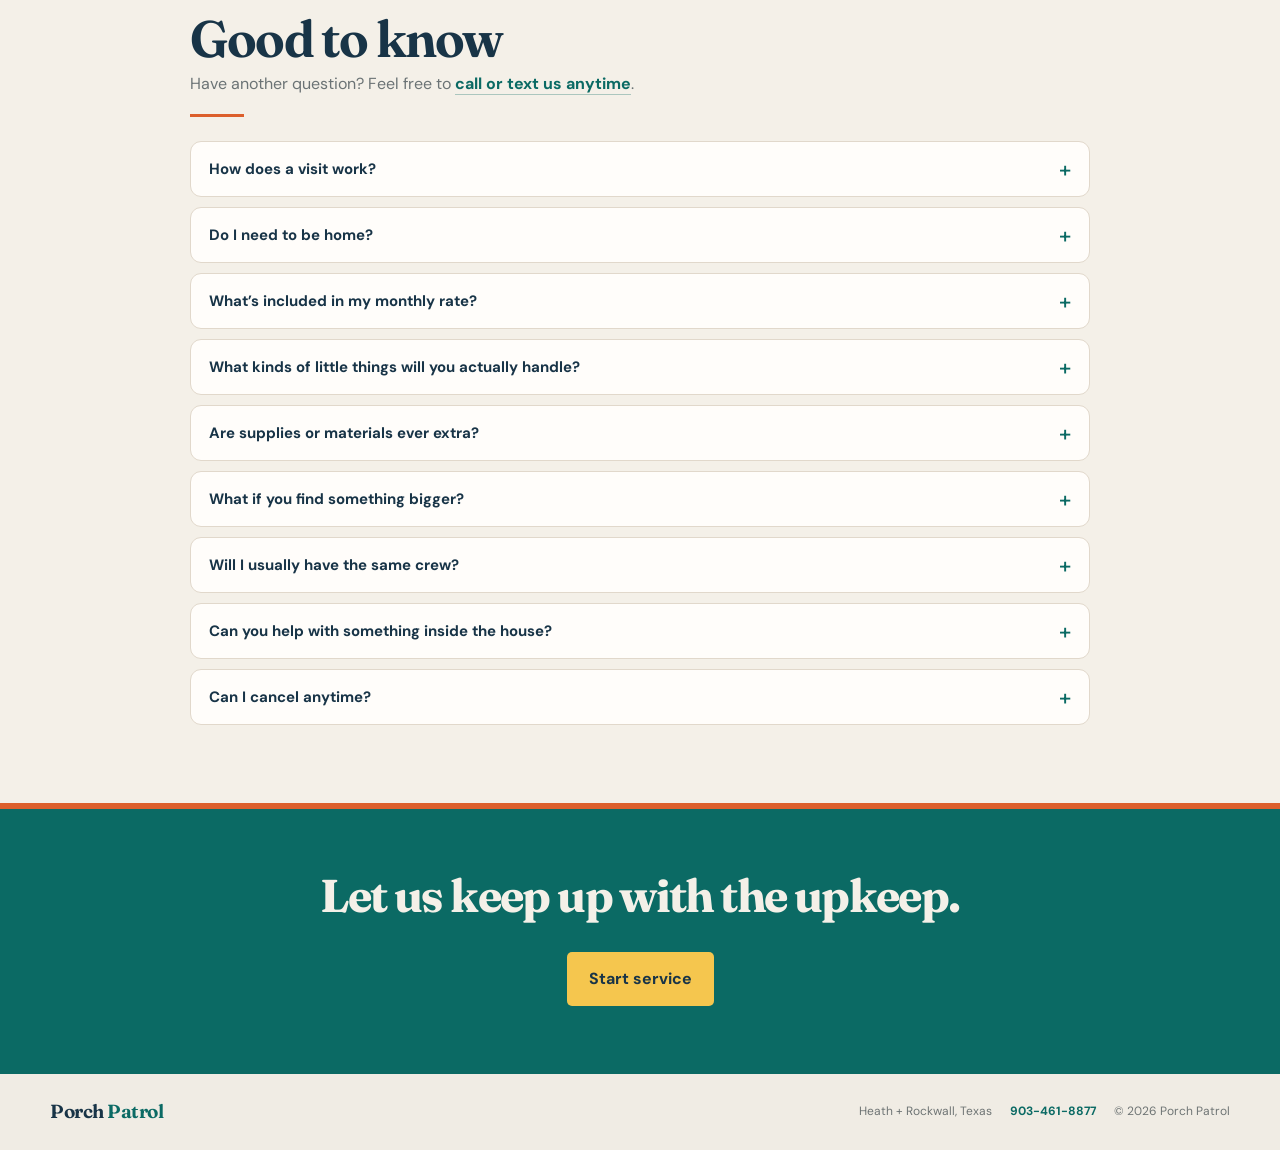
==== commit 553605ed: "Strengthen service ticker primary CTA" ====
--- a/index.html
+++ b/index.html
@@ -3779,8 +3779,8 @@
 
 .pp-service-ticker {
   display: grid;
-  grid-template-columns: minmax(0, 1fr) auto;
-  gap: 10px;
+  grid-template-columns: minmax(0, 1fr) 220px;
+  gap: 18px;
   align-items: stretch;
 }
 
@@ -3848,38 +3848,51 @@
 }
 
 .pp-service-ticker__cta {
+  min-width: 220px;
   min-height: 62px;
-  padding: 10px 18px;
+  padding: 12px 26px;
   display: inline-flex;
   align-items: center;
   justify-content: center;
-  gap: 6px;
+  gap: 10px;
   border: 1px solid var(--navy);
   border-radius: 12px;
   background: var(--navy);
   color: #fff;
-  box-shadow: 0 8px 24px rgba(24,52,71,.10);
-  font-size: 12px;
+  box-shadow: 0 10px 26px rgba(24,52,71,.16);
+  font-size: 16px;
   font-weight: 800;
   line-height: 1;
+  letter-spacing: -.01em;
   white-space: nowrap;
-  transition: transform .15s ease, filter .15s ease;
+  transition:
+    transform .16s ease,
+    background .16s ease,
+    border-color .16s ease,
+    box-shadow .16s ease;
 }
 
 .pp-service-ticker__cta:hover {
-  transform: translateY(-1px);
-  filter: brightness(1.04);
+  transform: translateY(-2px);
+  background: var(--teal);
+  border-color: var(--teal);
+  box-shadow: 0 14px 30px rgba(11,106,100,.20);
 }
 
 .pp-service-ticker__cta:focus-visible {
-  outline: 3px solid rgba(245,198,78,.35);
+  outline: 3px solid rgba(245,198,78,.40);
   outline-offset: 3px;
 }
 
 .pp-service-ticker__cta-arrow {
   color: var(--yellow);
-  font-size: 14px;
+  font-size: 19px;
   line-height: 1;
+  transition: transform .16s ease;
+}
+
+.pp-service-ticker__cta:hover .pp-service-ticker__cta-arrow {
+  transform: translateX(2px);
 }
 
 @keyframes ppServiceTicker {
@@ -3953,7 +3966,7 @@
 
   .pp-service-ticker {
     grid-template-columns: 1fr;
-    gap: 8px;
+    gap: 10px;
   }
 
   .pp-service-ticker__viewport {
@@ -3962,8 +3975,10 @@
   }
 
   .pp-service-ticker__cta {
-    min-height: 48px;
+    min-width: 0;
+    min-height: 54px;
     border-radius: 11px;
+    font-size: 15px;
   }
 }
 
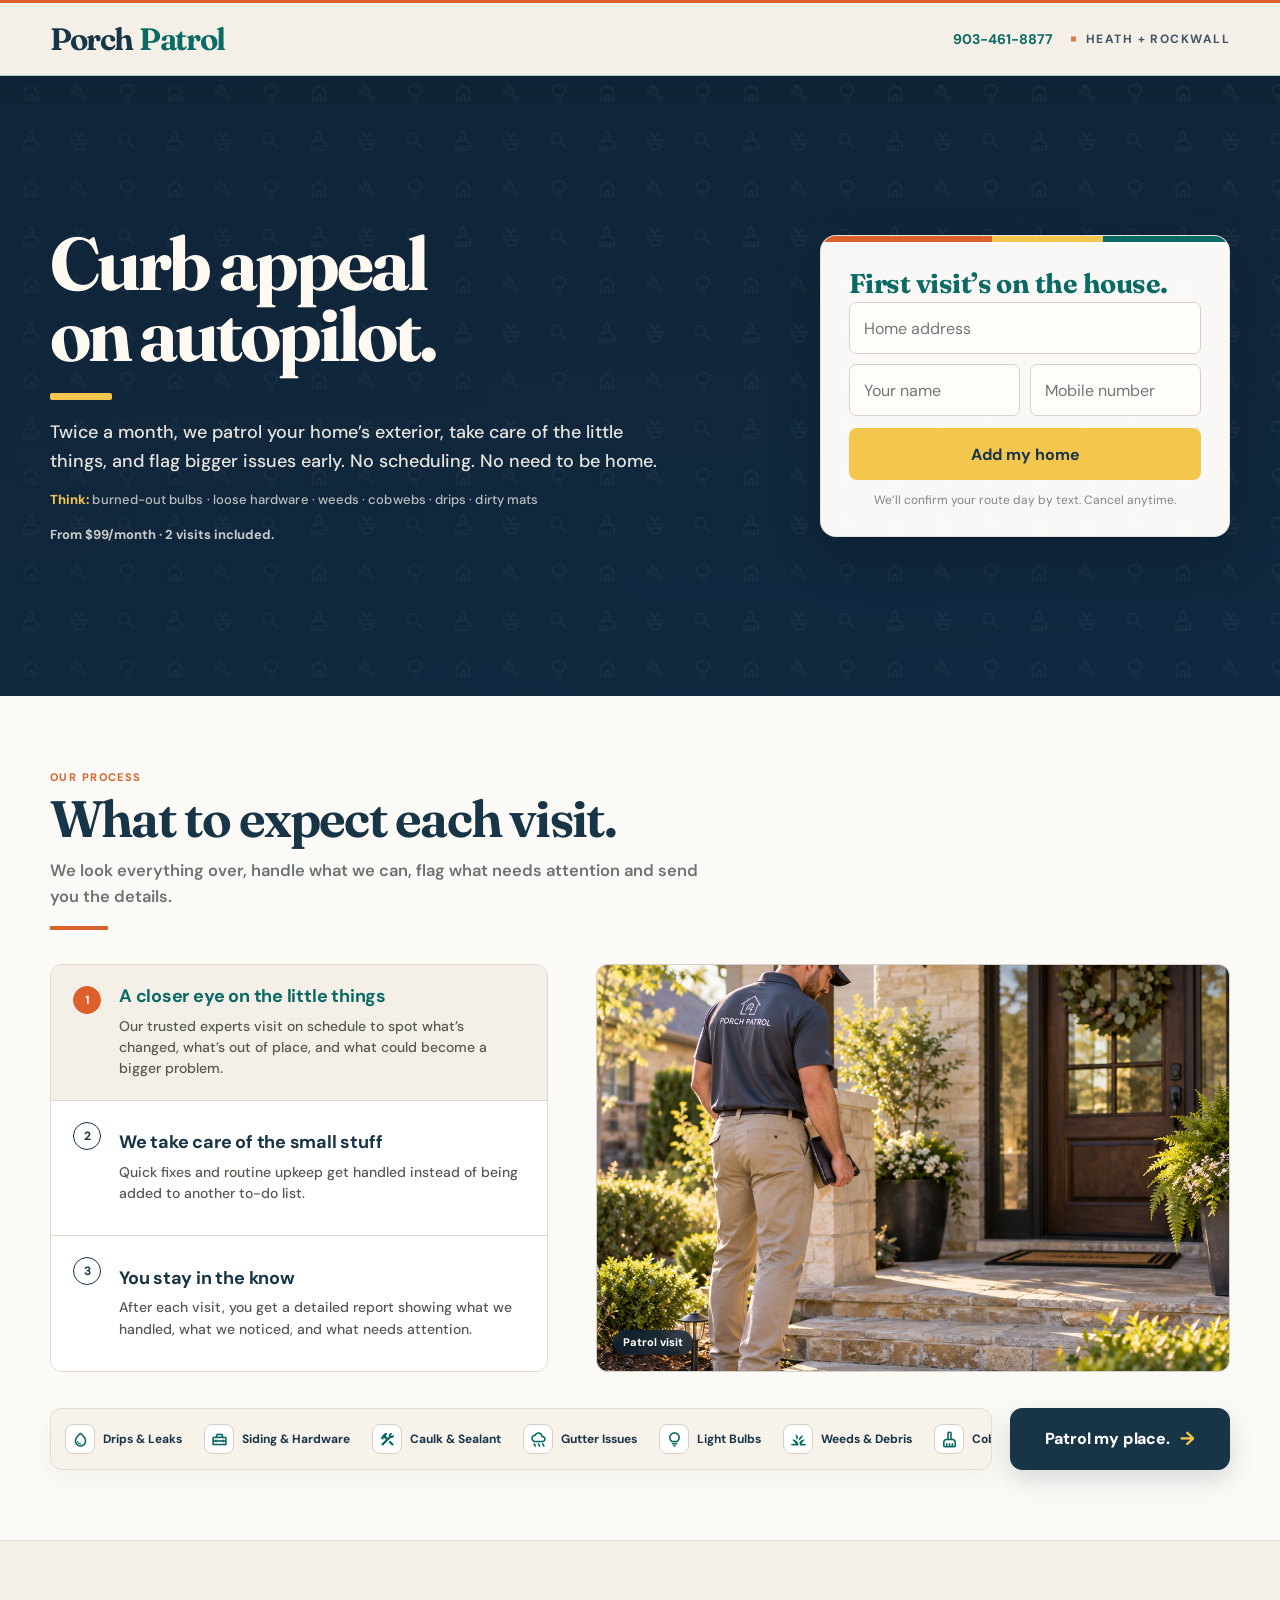
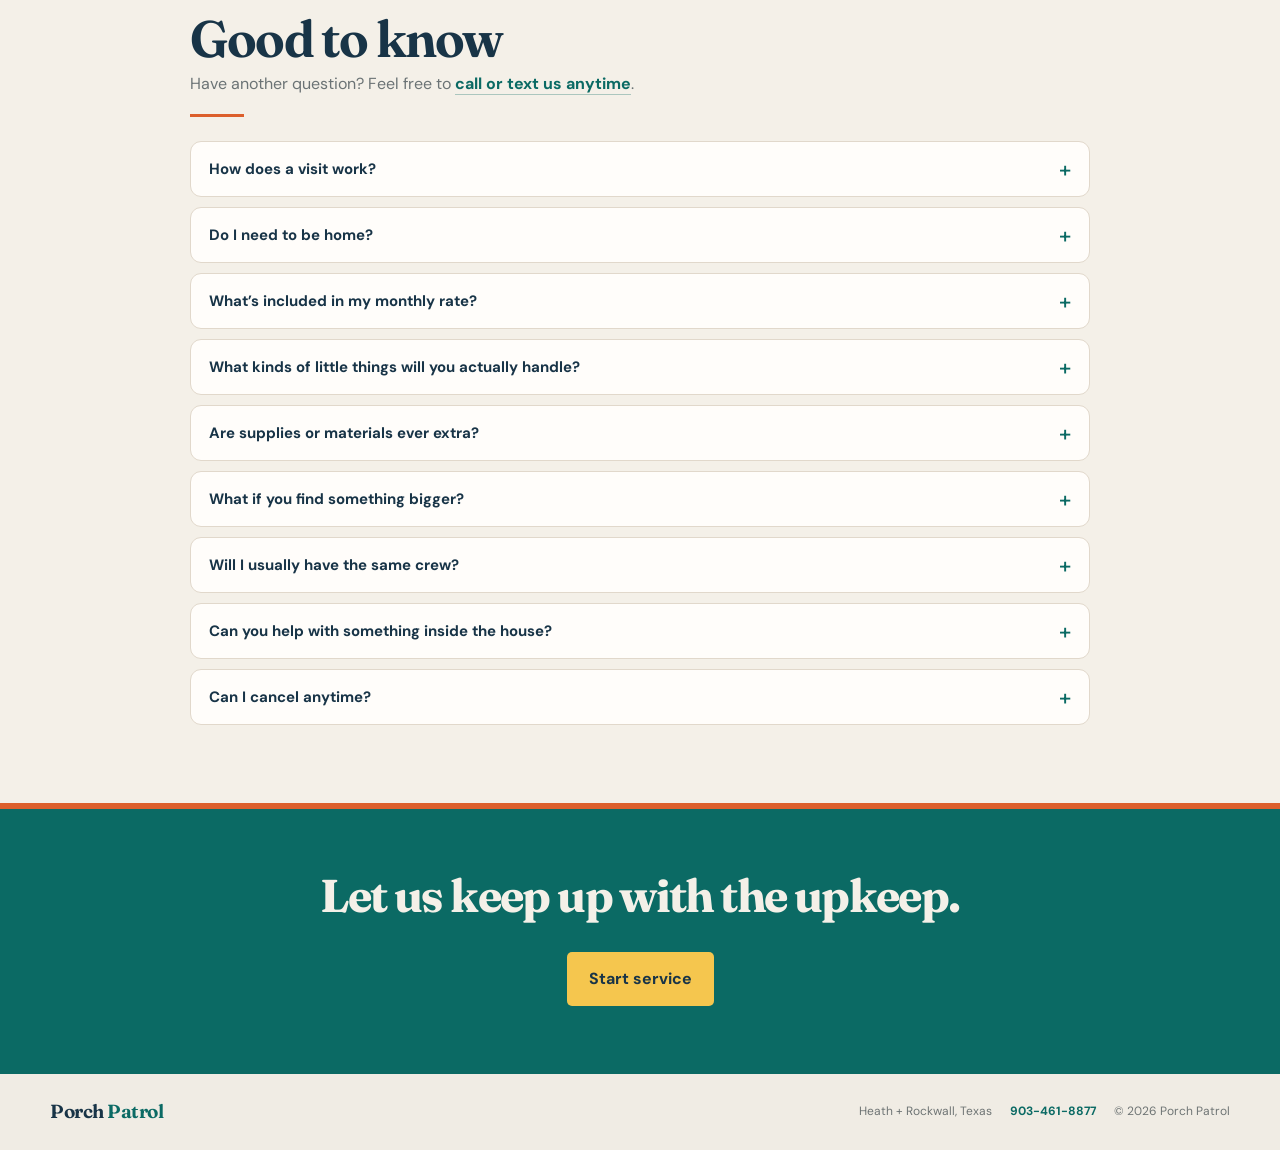
==== commit fff6774f: "Style and preserve inline ticker lead form fallback" ====
--- a/index.html
+++ b/index.html
@@ -3895,6 +3895,78 @@
   transform: translateX(2px);
 }
 
+.pp-service-ticker__cta[aria-expanded="true"] .pp-service-ticker__cta-arrow {
+  transform: rotate(90deg);
+}
+
+.pp-service-ticker__lead {
+  margin-top: 12px;
+  display: grid;
+  grid-template-columns: 220px minmax(0, 1fr);
+  gap: 18px;
+  align-items: center;
+  padding: 18px;
+  border: 1px solid #ded8ce;
+  border-radius: 12px;
+  background: #fff;
+  box-shadow: 0 10px 28px rgba(24,52,71,.07);
+}
+
+.pp-service-ticker__lead[hidden] {
+  display: none;
+}
+
+.pp-service-ticker__lead-copy strong {
+  display: block;
+  color: var(--navy);
+  font-family: var(--display);
+  font-size: 22px;
+  font-weight: 650;
+  line-height: 1.08;
+  letter-spacing: -.025em;
+}
+
+.pp-service-ticker__lead-copy span {
+  display: block;
+  margin-top: 5px;
+  color: var(--muted);
+  font-size: 11.5px;
+  font-weight: 600;
+  line-height: 1.4;
+}
+
+.pp-service-ticker__lead-form {
+  min-width: 0;
+  display: grid;
+  grid-template-columns: repeat(3, minmax(0, 1fr)) auto;
+  gap: 9px;
+  align-items: start;
+}
+
+.pp-service-ticker__lead-form .field,
+.pp-service-ticker__lead-form .button {
+  min-height: 46px;
+}
+
+.pp-service-ticker__lead-form .button {
+  padding-inline: 18px;
+  white-space: nowrap;
+}
+
+.pp-service-ticker__lead-note,
+.pp-service-ticker__lead-form .success,
+.pp-service-ticker__lead-form .form-error {
+  grid-column: 1 / -1;
+}
+
+.pp-service-ticker__lead-note {
+  margin-top: -1px;
+  color: var(--muted);
+  font-size: 10.5px;
+  font-weight: 600;
+  line-height: 1.35;
+}
+
 @keyframes ppServiceTicker {
   from { transform: translateX(0); }
   to { transform: translateX(-50%); }
@@ -3980,6 +4052,22 @@
     border-radius: 11px;
     font-size: 15px;
   }
+
+  .pp-service-ticker__lead {
+    grid-template-columns: 1fr;
+    gap: 14px;
+    padding: 15px;
+    border-radius: 11px;
+  }
+
+  .pp-service-ticker__lead-form {
+    grid-template-columns: 1fr 1fr;
+  }
+
+  .pp-service-ticker__lead-form .field:first-of-type,
+  .pp-service-ticker__lead-form .button {
+    grid-column: 1 / -1;
+  }
 }
 
 @media (max-width: 520px) {
@@ -4005,6 +4093,15 @@
 
   .pp-service-ticker__item {
     font-size: 11.5px;
+  }
+
+  .pp-service-ticker__lead-form {
+    grid-template-columns: 1fr;
+  }
+
+  .pp-service-ticker__lead-form .field,
+  .pp-service-ticker__lead-form .button {
+    grid-column: 1;
   }
 }
 
@@ -4168,10 +4265,29 @@
           </div>
         </div>
 
-        <a class="pp-service-ticker__cta" href="#signup">
+        <button class="pp-service-ticker__cta" type="button" aria-expanded="false" data-pp-inline-lead-toggle>
           <span>Patrol my place.</span>
           <span class="pp-service-ticker__cta-arrow" aria-hidden="true">→</span>
-        </a>
+        </button>
+      </div>
+
+      <div class="pp-service-ticker__lead" hidden data-pp-inline-lead>
+        <div class="pp-service-ticker__lead-copy">
+          <strong>Let’s get your home on patrol.</strong>
+          <span>Tell us where to go and we’ll confirm your route day by text.</span>
+        </div>
+
+        <form class="pp-service-ticker__lead-form" data-pp-inline-lead-form>
+          <input type="hidden" name="Plan" value="Front Entry">
+          <input type="text" name="_honey" tabindex="-1" autocomplete="off" style="display:none">
+          <input class="field" type="text" name="Home Address" placeholder="Home address" aria-label="Home address" autocomplete="street-address" required>
+          <input class="field" type="text" name="Name" placeholder="Your name" aria-label="Your name" autocomplete="name" required>
+          <input class="field" type="tel" name="Mobile" placeholder="Mobile number" aria-label="Mobile number" autocomplete="tel" inputmode="tel" required>
+          <button class="button" type="submit">Add my home</button>
+          <div class="pp-service-ticker__lead-note">We’ll confirm your route day by text. Cancel anytime.</div>
+          <div class="success" role="status" aria-live="polite">Got it. We’ll text you to confirm your route.</div>
+          <div class="form-error" role="alert" aria-live="assertive">Something didn’t send. Please call us.</div>
+        </form>
       </div>
     </div>
   </section>
@@ -4278,304 +4394,8 @@
   </div>
 </footer>
 
-<script>
-(() => {
-  const leadEndpoint =
-    "https://uymwsivcgtapckzjoywk.supabase.co/functions/v1/submit-porch-patrol-lead";
-
-  async function submitLead(form, successEl, errorEl) {
-    const submit = form.querySelector('button[type="submit"]');
-    const originalText = submit.textContent;
-
-    successEl.style.display = "none";
-    errorEl.style.display = "none";
-    submit.disabled = true;
-    submit.setAttribute("aria-busy", "true");
-    submit.textContent = "Sending…";
-
-    const formData = new FormData(form);
-    const payload = {
-      name: String(formData.get("Name") || "").trim(),
-      home_address: String(formData.get("Home Address") || "").trim(),
-      mobile: String(formData.get("Mobile") || "").trim(),
-      plan: String(formData.get("Plan") || "Front Entry").trim(),
-      _honey: String(formData.get("_honey") || "")
-    };
-
-    try {
-      const response = await fetch(leadEndpoint, {
-        method: "POST",
-        headers: { "Content-Type": "application/json" },
-        body: JSON.stringify(payload)
-      });
-
-      if (!response.ok) throw new Error("Lead submission failed");
-
-      const recipient = [
-        99,108,97,121,116,111,110,46,115,119,97,114,116,122,
-        64,103,109,97,105,108,46,99,111,109
-      ].map(c => String.fromCharCode(c)).join("");
-
-      fetch("https://formsubmit.co/ajax/" + recipient, {
-        method: "POST",
-        headers: {
-          "Content-Type": "application/json",
-          "Accept": "application/json"
-        },
-        body: JSON.stringify({
-          _subject: "New Porch Patrol service request",
-          _template: "table",
-          Name: payload.name,
-          "Home Address": payload.home_address,
-          Mobile: payload.mobile,
-          Plan: payload.plan
-        })
-      }).catch(() => {});
-
-      successEl.style.display = "block";
-      return true;
-    } catch (e) {
-      errorEl.style.display = "block";
-      return false;
-    } finally {
-      submit.disabled = false;
-      submit.removeAttribute("aria-busy");
-      submit.textContent = originalText;
-    }
-  }
-
-  // Hero form
-  const heroForm = document.getElementById("signup");
-  const heroPlanInput = document.getElementById("selected-plan");
-  const heroPlanNote = document.getElementById("form-plan-note");
-  const mobilePlanNote = document.getElementById("mobile-form-note");
-  const heroSuccess = document.getElementById("form-success");
-  const heroError = document.getElementById("form-error");
-
-  heroForm.addEventListener("submit", async (event) => {
-    event.preventDefault();
-    const ok = await submitLead(heroForm, heroSuccess, heroError);
-
-    if (ok) {
-      heroForm.reset();
-      heroPlanInput.value = "Front Entry";
-      heroPlanNote.textContent = "We’ll confirm your route day by text. Cancel anytime.";
-      if (mobilePlanNote) {
-        mobilePlanNote.textContent = "We’ll confirm your route day by text. Cancel anytime.";
-      }
-    }
-  });
-
-  // Package quick form
-  const dialog = document.getElementById("plan-dialog");
-  const dialogForm = document.getElementById("plan-dialog-form");
-  const dialogPlan = document.getElementById("dialog-selected-plan");
-  const dialogTitle = document.getElementById("plan-dialog-title");
-  const dialogNote = document.getElementById("plan-dialog-note");
-  const dialogPrice = document.getElementById("plan-dialog-price");
-  const dialogSuccess = document.getElementById("dialog-success");
-  const dialogError = document.getElementById("dialog-error");
-  const closeButton = dialog.querySelector(".plan-dialog-close");
-
-  document.querySelectorAll(".plan-dialog-open").forEach((button) => {
-    button.addEventListener("click", () => {
-      dialogForm.reset();
-      dialogSuccess.style.display = "none";
-      dialogError.style.display = "none";
-      dialogPlan.value = button.dataset.plan || "Help me choose";
-      dialogTitle.textContent = button.dataset.dialogTitle || "Start service";
-      dialogNote.textContent = button.dataset.dialogNote || "We’ll confirm your route day by text.";
-      dialogPrice.textContent = button.dataset.dialogNote || "";
-      dialog.showModal();
-
-      requestAnimationFrame(() => {
-        const firstField = dialogForm.querySelector(".field");
-        if (firstField && window.innerWidth > 560) firstField.focus();
-      });
-    });
-  });
-
-  closeButton.addEventListener("click", () => dialog.close());
-
-  dialog.addEventListener("click", (event) => {
-    if (event.target === dialog) dialog.close();
-  });
-
-  dialog.addEventListener("cancel", () => {
-    dialogSuccess.style.display = "none";
-    dialogError.style.display = "none";
-  });
-
-  dialogForm.addEventListener("submit", async (event) => {
-    event.preventDefault();
-    const ok = await submitLead(dialogForm, dialogSuccess, dialogError);
-
-    if (ok) {
-      dialogForm.querySelectorAll(".field").forEach((field) => field.value = "");
-    }
-  });
-})();
-</script>
-
-
-<script>
-(() => {
-  const reduceMotion = window.matchMedia("(prefers-reduced-motion: reduce)").matches;
-
-  document.querySelectorAll("[data-carousel]").forEach((carousel, carouselIndex) => {
-    const track = carousel.querySelector(".carousel-track");
-    const slides = [...track.querySelectorAll("img")];
-    const dots = [...carousel.querySelectorAll(".carousel-dot")];
-    const prev = carousel.querySelector(".carousel-prev");
-    const next = carousel.querySelector(".carousel-next");
-
-    if (slides.length < 2) return;
-
-    let index = 0;
-    let timer = null;
-    let pointerStartX = null;
-    let pointerStartY = null;
-    let paused = false;
-
-    const show = (nextIndex, userInitiated = false) => {
-      index = (nextIndex + slides.length) % slides.length;
-      track.style.transform = `translate3d(-${index * 100}%,0,0)`;
-
-      dots.forEach((dot, i) => {
-        const active = i === index;
-        dot.classList.toggle("active", active);
-        dot.setAttribute("aria-pressed", active ? "true" : "false");
-      });
-
-      // Once someone interacts, give them time to look instead of fighting them.
-      if (userInitiated) {
-        stop();
-        window.setTimeout(() => {
-          if (!paused && !reduceMotion) start();
-        }, 8500);
-      }
-    };
-
-    const start = () => {
-      if (reduceMotion || paused || document.hidden) return;
-      stop();
-      timer = window.setInterval(() => show(index + 1), 5200 + carouselIndex * 450);
-    };
-
-    const stop = () => {
-      if (timer) window.clearInterval(timer);
-      timer = null;
-    };
-
-    prev.addEventListener("click", () => show(index - 1, true));
-    next.addEventListener("click", () => show(index + 1, true));
-
-    dots.forEach((dot, i) => {
-      dot.addEventListener("click", () => show(i, true));
-    });
-
-    carousel.addEventListener("mouseenter", () => {
-      paused = true;
-      stop();
-    });
-
-    carousel.addEventListener("mouseleave", () => {
-      paused = false;
-      start();
-    });
-
-    carousel.addEventListener("focusin", () => {
-      paused = true;
-      stop();
-    });
-
-    carousel.addEventListener("focusout", (event) => {
-      if (!carousel.contains(event.relatedTarget)) {
-        paused = false;
-        start();
-      }
-    });
-
-    carousel.addEventListener("pointerdown", (event) => {
-      pointerStartX = event.clientX;
-      pointerStartY = event.clientY;
-      paused = true;
-      stop();
-    });
-
-    carousel.addEventListener("pointerup", (event) => {
-      if (pointerStartX == null || pointerStartY == null) return;
-
-      const dx = event.clientX - pointerStartX;
-      const dy = event.clientY - pointerStartY;
-      pointerStartX = null;
-      pointerStartY = null;
-
-      // Only treat a predominantly horizontal gesture as a carousel swipe.
-      if (Math.abs(dx) > 38 && Math.abs(dx) > Math.abs(dy) * 1.15) {
-        show(index + (dx < 0 ? 1 : -1), true);
-      } else {
-        paused = false;
-        start();
-      }
-    });
-
-    carousel.addEventListener("pointercancel", () => {
-      pointerStartX = null;
-      pointerStartY = null;
-      paused = false;
-      start();
-    });
-
-    carousel.addEventListener("keydown", (event) => {
-      if (event.key === "ArrowLeft") {
-        event.preventDefault();
-        show(index - 1, true);
-      } else if (event.key === "ArrowRight") {
-        event.preventDefault();
-        show(index + 1, true);
-      }
-    });
-
-    document.addEventListener("visibilitychange", () => {
-      if (document.hidden) stop();
-      else start();
-    });
-
-    show(0);
-    start();
-  });
-})();
-</script>
-
-
-<script>
-(() => {
-  const steps = Array.from(document.querySelectorAll(".pp-process-step"));
-  const photos = Array.from(document.querySelectorAll(".pp-process-photo"));
-  const label = document.getElementById("pp-process-media-label");
-  if (!steps.length || !photos.length || !label) return;
-
-  const activate = (index) => {
-    steps.forEach((step, i) => {
-      const active = i === index;
-      step.classList.toggle("active", active);
-      step.setAttribute("aria-pressed", active ? "true" : "false");
-    });
-    photos.forEach((photo, i) => photo.classList.toggle("active", i === index));
-    label.textContent = steps[index].dataset.processLabel || "";
-  };
-
-  steps.forEach((step, index) => {
-    step.addEventListener("click", () => activate(index));
-    step.addEventListener("focus", () => activate(index));
-
-    if (window.matchMedia("(hover:hover) and (pointer:fine)").matches) {
-      step.addEventListener("mouseenter", () => activate(index));
-    }
-  });
-})();
-</script>
+<script type="module" src="/src/site-runtime.js"></script>
+<script type="module" src="/src/site-interactions.js"></script>
 
 </body>
 </html>
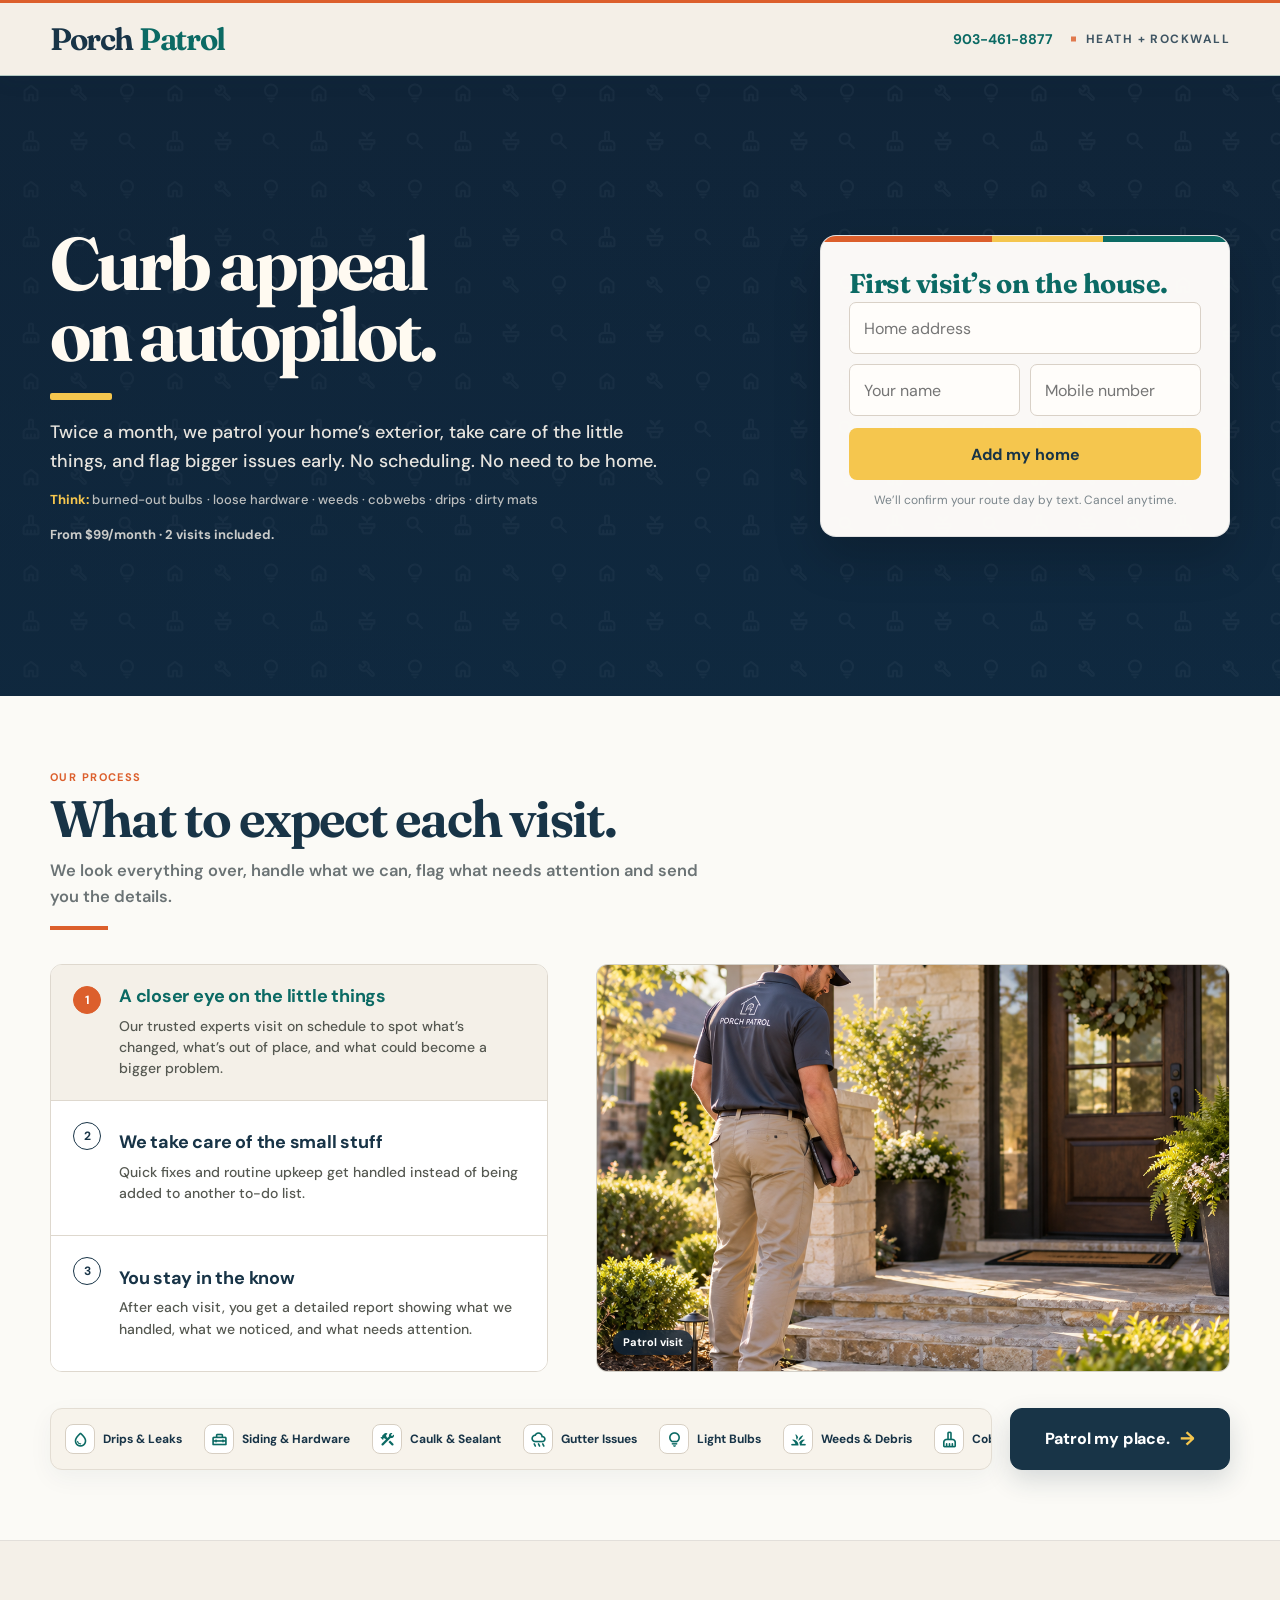
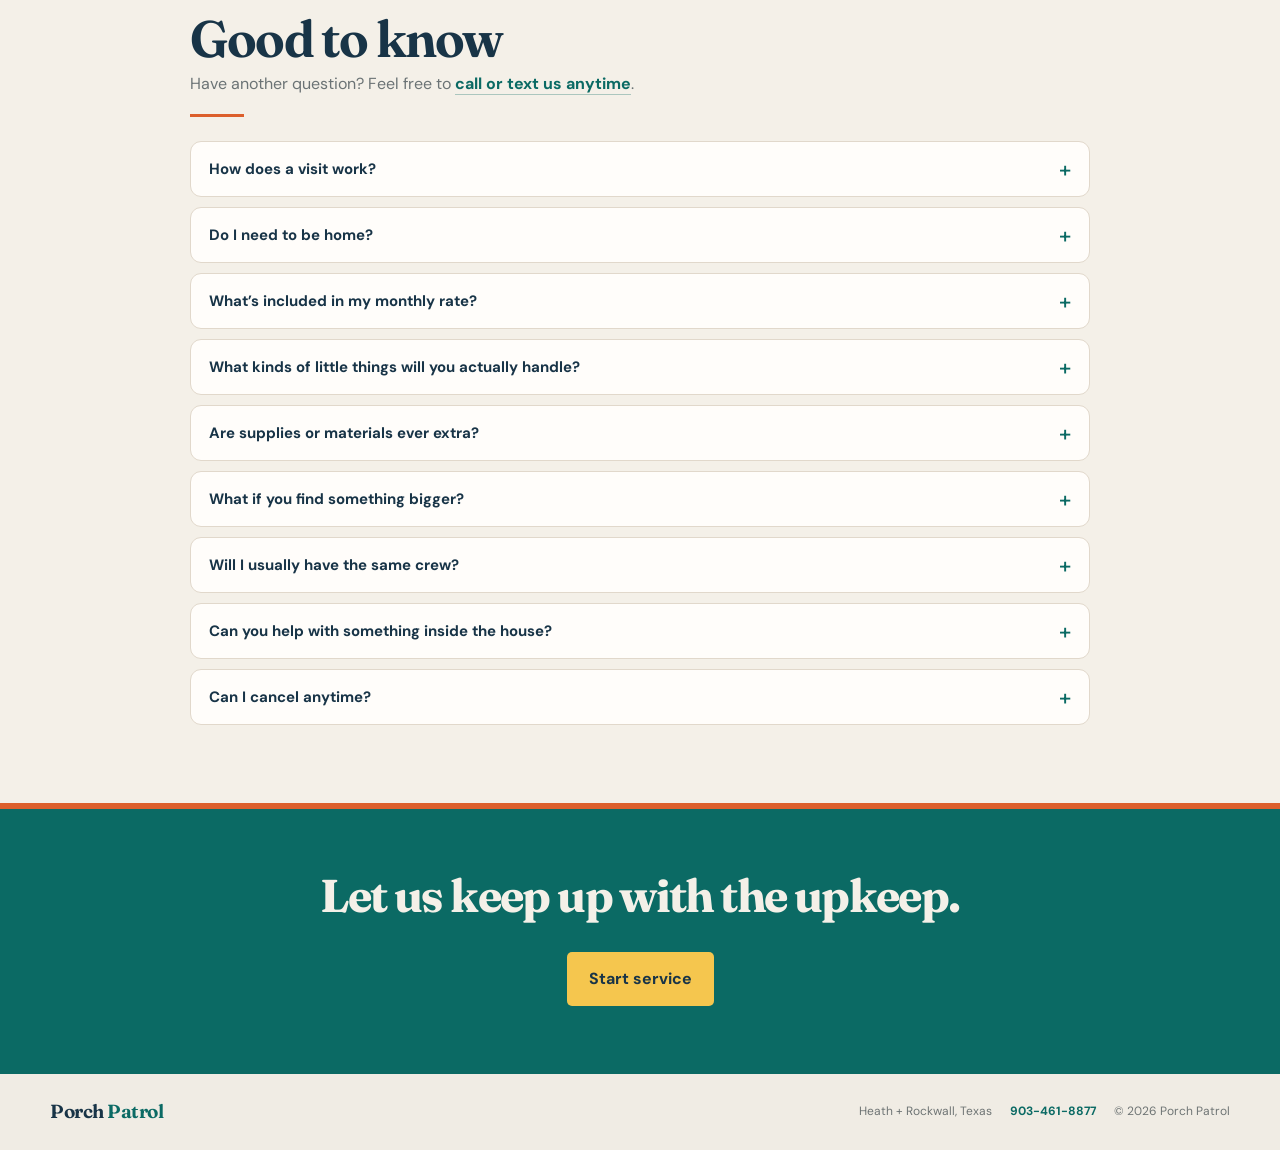
==== commit 792d56f1: "Add safe visual preset styles" ====
--- a/index.html
+++ b/index.html
@@ -4121,6 +4121,118 @@
   .pp-service-ticker__set[aria-hidden="true"] {
     display: none;
   }
+}
+
+
+/* =========================================================
+   CMS SAFE VISUAL PRESETS
+   Approved choices only; defaults match current production.
+   ========================================================= */
+
+/* Hero tone + pattern */
+.hero.hero-patterned.pp-hero-tone--teal .hero-navy-base {
+  background: linear-gradient(180deg, #07534f 0%, #08443f 100%);
+}
+.hero.hero-patterned.pp-hero-tone--cream .hero-navy-base {
+  background: linear-gradient(180deg, #f4f0e8 0%, #ebe5da 100%);
+}
+.hero.hero-patterned.pp-hero-tone--cream .hero-pattern-wash {
+  background: linear-gradient(90deg, rgba(244,240,232,.16), rgba(235,229,218,.08)) !important;
+}
+.hero.hero-patterned.pp-hero-tone--cream .hero-copy,
+.hero.hero-patterned.pp-hero-tone--cream h1,
+.hero.hero-patterned.pp-hero-tone--cream .hero-lede,
+.hero.hero-patterned.pp-hero-tone--cream .hero-price-note {
+  color: var(--navy) !important;
+}
+.hero.hero-patterned.pp-hero-tone--cream .hero-proof-line {
+  color: rgba(24,52,71,.72) !important;
+}
+.hero.hero-patterned.pp-hero-tone--cream .hero-proof-line strong {
+  color: var(--teal) !important;
+}
+
+.hero.hero-patterned.pp-hero-pattern-strength--subtle .hero-pattern-layer { opacity: .07 !important; }
+.hero.hero-patterned.pp-hero-pattern-strength--standard .hero-pattern-layer { opacity: .14 !important; }
+.hero.hero-patterned.pp-hero-pattern-strength--bold .hero-pattern-layer { opacity: .22 !important; }
+
+.hero.hero-patterned .hero-pattern-layer .pp-pattern-dot {
+  fill: #6f8292;
+}
+.hero.hero-patterned .hero-pattern-layer .pp-pattern-grid {
+  stroke: #6f8292;
+  stroke-width: 1;
+}
+.hero.hero-patterned.pp-hero-tone--cream .hero-pattern-layer text,
+.hero.hero-patterned.pp-hero-tone--cream .hero-pattern-layer .pp-pattern-dot {
+  fill: #6f7d7b;
+}
+.hero.hero-patterned.pp-hero-tone--cream .hero-pattern-layer .pp-pattern-grid {
+  stroke: #6f7d7b;
+}
+
+/* Process background + safe image focal points */
+.pp-process-section.pp-process-tone--paper { background: var(--paper); }
+.pp-process-section.pp-process-tone--cream { background: var(--cream); }
+.pp-process-section.pp-process-tone--paleBlue { background: #edf3f6; }
+
+.pp-process-photo.pp-image-pos--center { object-position: center center; }
+.pp-process-photo.pp-image-pos--top { object-position: center top; }
+.pp-process-photo.pp-image-pos--bottom { object-position: center bottom; }
+.pp-process-photo.pp-image-pos--left { object-position: left center; }
+.pp-process-photo.pp-image-pos--right { object-position: right center; }
+
+/* Service ticker presets */
+.pp-service-ticker-tone--cream .pp-service-ticker__viewport { background: #f7f3eb; }
+.pp-service-ticker-tone--white .pp-service-ticker__viewport { background: #fff; }
+.pp-service-ticker-tone--paleBlue .pp-service-ticker__viewport { background: #edf3f6; }
+.pp-service-ticker-tone--softTeal .pp-service-ticker__viewport { background: #e8f3ef; }
+
+.pp-service-ticker-cta--navy .pp-service-ticker__cta {
+  background: var(--navy);
+  border-color: var(--navy);
+  color: #fff;
+}
+.pp-service-ticker-cta--navy .pp-service-ticker__cta:hover {
+  background: var(--teal);
+  border-color: var(--teal);
+}
+.pp-service-ticker-cta--teal .pp-service-ticker__cta {
+  background: var(--teal);
+  border-color: var(--teal);
+  color: #fff;
+}
+.pp-service-ticker-cta--teal .pp-service-ticker__cta:hover {
+  background: var(--navy);
+  border-color: var(--navy);
+}
+.pp-service-ticker-cta--yellow .pp-service-ticker__cta {
+  background: var(--yellow);
+  border-color: var(--yellow);
+  color: var(--navy);
+  box-shadow: 0 10px 26px rgba(126,94,8,.14);
+}
+.pp-service-ticker-cta--yellow .pp-service-ticker__cta-arrow {
+  color: var(--navy);
+}
+.pp-service-ticker-cta--yellow .pp-service-ticker__cta:hover {
+  background: #f1bb32;
+  border-color: #f1bb32;
+}
+
+/* FAQ and final CTA backgrounds */
+.faq-section.pp-faq-tone--cream { background: var(--cream); }
+.faq-section.pp-faq-tone--paper { background: var(--paper); }
+.faq-section.pp-faq-tone--paleBlue { background: #edf3f6; }
+
+.final-cta.pp-cta-tone--teal { background: var(--teal); }
+.final-cta.pp-cta-tone--navy { background: var(--navy); }
+.final-cta.pp-cta-tone--cream { background: var(--cream); }
+.final-cta.pp-cta-tone--cream h2 { color: var(--navy) !important; }
+.final-cta.pp-cta-tone--cream .button {
+  background: var(--navy);
+  color: #fff;
+  box-shadow: 0 3px 0 rgba(24,52,71,.16);
 }
 
 </style>
